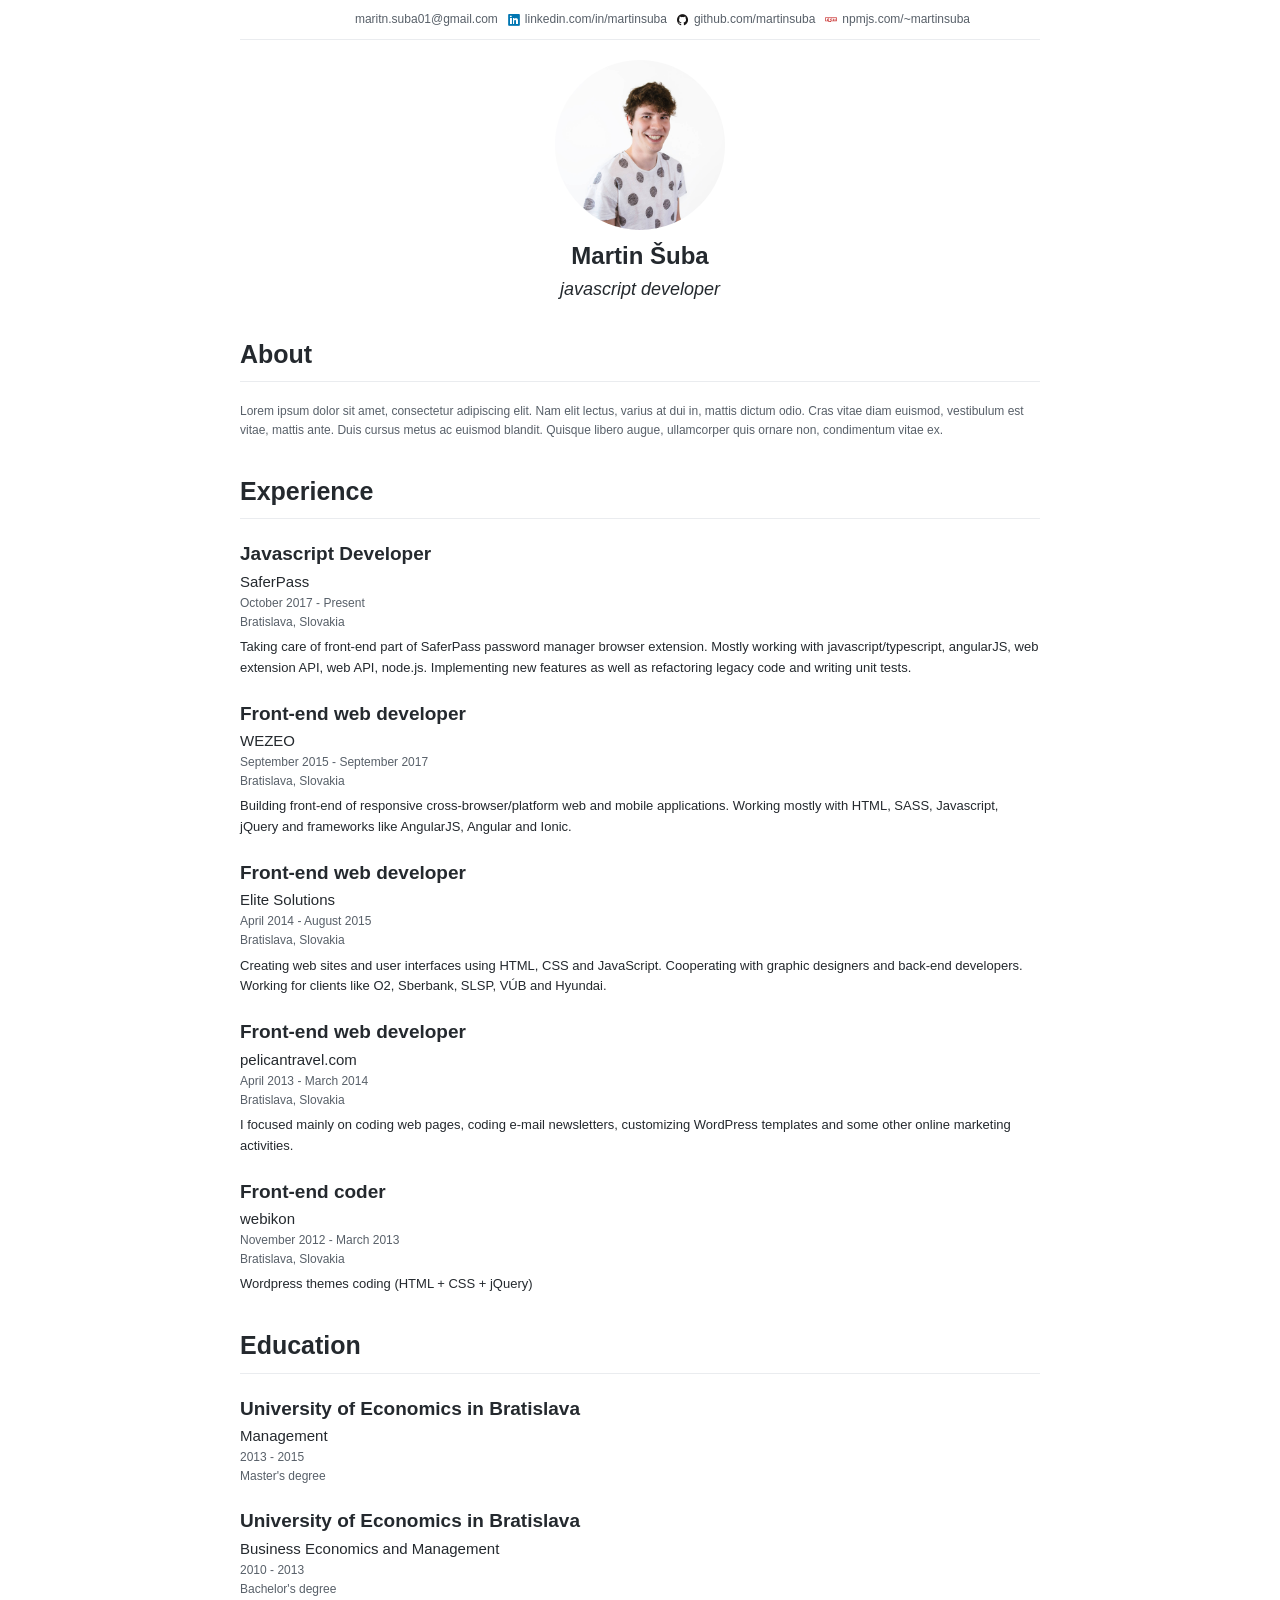
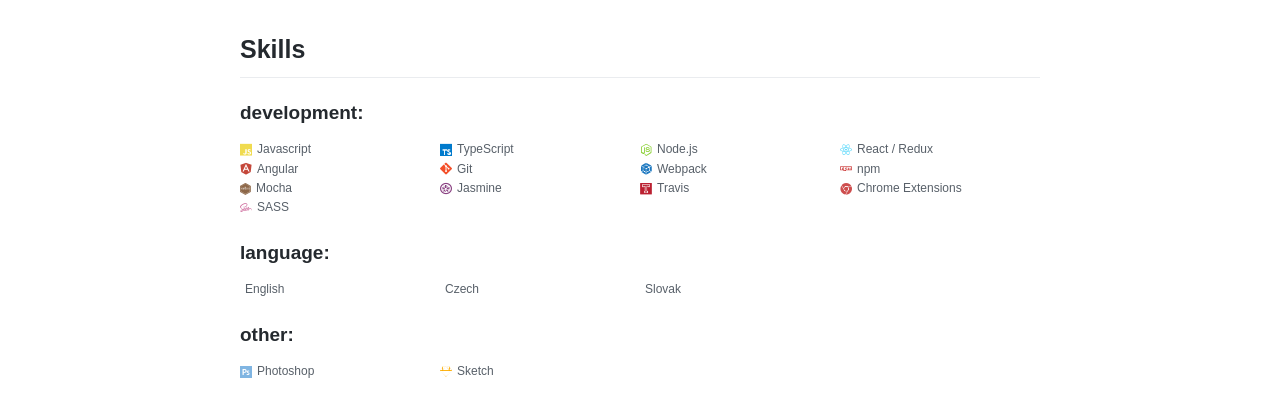
==== index.html @ a65c4b2e "Init" ====
<!DOCTYPE html><html lang="en"><head><meta charset="utf-8"><title>cv</title><meta name="viewport" content="width=device-width,initial-scale=1"><meta name="mobile-web-app-capable" content="yes"><meta name="apple-mobile-web-app-capable" content="yes"><link rel="manifest" href="/manifest.json"><style>.photo{display:inline-block;width:170px;height:170px;overflow:hidden;border-radius:50%}.photo img{width:100%}header h2{font-weight:400;font-style:italic;margin:0}.contact{margin:10px 0 20px;list-style:none;color:#586069;padding-bottom:10px;border-bottom:1px solid #eaecef}.contact li{display:inline-block;margin:0 5px}.contact li>*{vertical-align:middle}.about div{margin-top:20px}.skills ul{padding:0}.skills ul li{margin:0;padding:0;display:inline-block;width:25%}.skills ul li>*{vertical-align:middle}body,html{font:12px/1.21 -apple-system,BlinkMacSystemFont,Segoe UI,Helvetica,Arial,sans-serif,Apple Color Emoji,Segoe UI Emoji;font-weight:400;text-align:center;line-height:1.6}a,body,html{color:#586069}a{text-decoration:none}h1,h2,h3{font-weight:600;margin:0;color:#24292e}i[class^=devicon]{margin-right:5px}section{text-align:left;margin:30px 0}section a{color:#24292e}section h1{font-size:25px;padding-bottom:.3em;border-bottom:1px solid #eaecef}section h2{font-size:19px}section h3{font-size:15px;font-weight:500}.container{width:800px;margin:0 auto}.item{margin:20px 0}.item .description{color:#24292e;margin-top:5px;font-size:13px}[class^=devicon-]{font-family:devicon;speak:none;font-style:normal;font-weight:400;font-variant:normal;text-transform:none;line-height:1;-webkit-font-smoothing:antialiased;-moz-osx-font-smoothing:grayscale}.devicon-sketch-line:before{content:"\e94d"}.devicon-npm-original-wordmark:before{content:"\e952"}.devicon-linkedin-plain:before{content:"\e947"}.devicon-webpack-plain:before{content:"\e929"}.devicon-typescript-plain:before{content:"\e920"}.devicon-mocha-plain:before{content:"\e919"}.devicon-jasmine-plain:before{content:"\e91a"}.devicon-github-plain:before{content:"\e909"}.devicon-angularjs-plain:before{content:"\e61d"}.devicon-chrome-plain:before{content:"\e666"}.devicon-git-plain:before{content:"\e7a8"}.devicon-javascript-plain:before{content:"\e845"}.devicon-nodejs-plain:before{content:"\eb6a"}.devicon-photoshop-plain:before{content:"\eb6d"}.devicon-react-original:before{content:"\e601"}.devicon-sass-original:before{content:"\ebcb"}.devicon-travis-plain:before{content:"\ebcd"}.devicon-sketch-line.colored{color:#fdad00}.devicon-npm-original-wordmark.colored{color:#cb3837}.devicon-linkedin-plain.colored{color:#0076b2}.devicon-webpack-plain.colored{color:#1c78c0}.devicon-github-plain.colored{color:#181616}.devicon-angularjs-plain.colored{color:#c4473a}.devicon-chrome-plain.colored{color:#ce4e4e}.devicon-git-plain.colored{color:#f34f29}.devicon-jasmine-plain.colored{color:#8a4182}.devicon-javascript-plain.colored{color:#f0db4f}.devicon-mocha-plain.colored{color:#8d6748}.devicon-nodejs-plain.colored{color:#83cd29}.devicon-photoshop-plain.colored{color:#80b5e2}.devicon-react-original.colored{color:#61dafb}.devicon-sass-original.colored{color:#c69}.devicon-travis-plain.colored{color:#bb2031}.devicon-typescript-plain.colored{color:#007acc}</style><link href="/bundle.f0334.css" rel="preload" as="style"></head><body><div class="container"><header><ul class="contact"><li><i class="devicon-null colored"></i><a href="mailto:maritn.suba01@gmail.com" target="_blank">maritn.suba01@gmail.com</a></li><li><i class="devicon-linkedin-plain colored"></i><a href="https://linkedin.com/in/martinsuba" target="_blank">linkedin.com/in/martinsuba</a></li><li><i class="devicon-github-plain colored"></i><a href="https://github.com/martinsuba" target="_blank">github.com/martinsuba</a></li><li><i class="devicon-npm-original-wordmark colored"></i><a href="https://npmjs.com/~martinsuba" target="_blank">npmjs.com/~martinsuba</a></li></ul><div class="photo"><img src="/6a4fb73b2607c39f4966632fc3dfd135.jpg"></div><h1>Martin Šuba</h1><h2>javascript developer</h2></header><section class="about"><h1>About</h1><div>Lorem ipsum dolor sit amet, consectetur adipiscing elit. Nam elit lectus, varius at dui in, mattis dictum odio. Cras vitae diam euismod, vestibulum est vitae, mattis ante. Duis cursus metus ac euismod blandit. Quisque libero augue, ullamcorper quis ornare non, condimentum vitae ex.</div></section><section class="experience"><h1>Experience</h1><div class="item"><h2>Javascript Developer</h2><h3><a href="https://saferpass.net" target="_blank">SaferPass</a></h3><span>October 2017 - Present</span><div>Bratislava, Slovakia</div><div class="description">Taking care of front-end part of SaferPass password manager browser extension. Mostly working with javascript/typescript, angularJS, web extension API, web API, node.js. Implementing new features as well as refactoring legacy code and writing unit tests.</div></div><div class="item"><h2>Front-end web developer</h2><h3><a href="https://www.wezeo.com/" target="_blank">WEZEO</a></h3><span>September 2015 - September 2017</span><div>Bratislava, Slovakia</div><div class="description">Building front-end of responsive cross-browser/platform web and mobile applications. Working mostly with HTML, SASS, Javascript, jQuery and frameworks like AngularJS, Angular and Ionic.</div></div><div class="item"><h2>Front-end web developer</h2><h3><a href="https://www.elitesolutions.sk" target="_blank">Elite Solutions</a></h3><span>April 2014 - August 2015</span><div>Bratislava, Slovakia</div><div class="description">Creating web sites and user interfaces using HTML, CSS and JavaScript. Cooperating with graphic designers and back-end developers. Working for clients like O2, Sberbank, SLSP, VÚB and Hyundai.</div></div><div class="item"><h2>Front-end web developer</h2><h3><a href="https://www.pelikan.sk/sk" target="_blank">pelicantravel.com</a></h3><span>April 2013 - March 2014</span><div>Bratislava, Slovakia</div><div class="description">I focused mainly on coding web pages, coding e-mail newsletters, customizing WordPress templates and some other online marketing activities.</div></div><div class="item"><h2>Front-end coder</h2><h3><a href="https://webikon.sk/" target="_blank">webikon</a></h3><span>November 2012 - March 2013</span><div>Bratislava, Slovakia</div><div class="description">Wordpress themes coding (HTML + CSS + jQuery)</div></div></section><section class="education"><h1>Education</h1><div class="item"><h2>University of Economics in Bratislava</h2><h3>Management</h3><span>2013 - 2015</span><div>Master's degree</div></div><div class="item"><h2>University of Economics in Bratislava</h2><h3>Business Economics and Management</h3><span>2010 - 2013</span><div>Bachelor's degree</div></div></section><section class="skills"><h1>Skills</h1><div class="item"><h2>development:</h2><ul><li><i class="devicon-javascript-plain colored"></i><span>Javascript</span></li><li><i class="devicon-typescript-plain colored"></i><span>TypeScript</span></li><li><i class="devicon-nodejs-plain colored"></i><span>Node.js</span></li><li><i class="devicon-react-original colored"></i><span>React / Redux</span></li><li><i class="devicon-angularjs-plain colored"></i><span>Angular</span></li><li><i class="devicon-git-plain colored"></i><span>Git</span></li><li><i class="devicon-webpack-plain colored"></i><span>Webpack</span></li><li><i class="devicon-npm-original-wordmark colored"></i><span>npm</span></li><li><i class="devicon-mocha-plain colored"></i><span>Mocha</span></li><li><i class="devicon-jasmine-plain colored"></i><span>Jasmine</span></li><li><i class="devicon-travis-plain colored"></i><span>Travis</span></li><li><i class="devicon-chrome-plain colored"></i><span>Chrome Extensions</span></li><li><i class="devicon-sass-original colored"></i><span>SASS</span></li></ul></div><div class="item"><h2>language:</h2><ul><li><i class="devicon-null colored"></i><span>English</span></li><li><i class="devicon-null colored"></i><span>Czech</span></li><li><i class="devicon-null colored"></i><span>Slovak</span></li></ul></div><div class="item"><h2>other:</h2><ul><li><i class="devicon-photoshop-plain colored"></i><span>Photoshop</span></li><li><i class="devicon-sketch-line colored"></i><span>Sketch</span></li></ul></div></section></div><script type="__PREACT_CLI_DATA__">{"preRenderData":{"url":"/"}}</script><script nomodule="">!function(){var e=document,t=e.createElement("script");if(!("noModule"in t)&&"onbeforeload"in t){var n=!1;e.addEventListener("beforeload",function(e){if(e.target===t)n=!0;else if(!e.target.hasAttribute("nomodule")||!n)return;e.preventDefault()},!0),t.type="module",t.src=".",e.head.appendChild(t),t.remove()}}();</script><script crossorigin="anonymous" src="/bundle.2d855.esm.js" type="module"></script><script nomodule="" src="/polyfills.ea3a1.js"></script><script nomodule="" defer="defer" src="/bundle.e63c0.js"></script><link rel="stylesheet" href="/bundle.f0334.css"></body></html>
---- bundle.f0334.css ----
.photo{display:inline-block;width:170px;height:170px;overflow:hidden;border-radius:50%}.photo img{width:100%}header h2{font-weight:400;font-style:italic;margin:0}.contact{margin:10px 0 20px;list-style:none;color:#586069;padding-bottom:10px;border-bottom:1px solid #eaecef}.contact li{display:inline-block;margin:0 5px}.contact li>*{vertical-align:middle}.about div{margin-top:20px}.skills ul{padding:0}.skills ul li{margin:0;padding:0;display:inline-block;width:25%}.skills ul li>*{vertical-align:middle}body,html{font:12px/1.21 -apple-system,BlinkMacSystemFont,Segoe UI,Helvetica,Arial,sans-serif,Apple Color Emoji,Segoe UI Emoji;font-weight:400;text-align:center;line-height:1.6}a,body,html{color:#586069}a{text-decoration:none}h1,h2,h3,h4{font-weight:600;margin:0;color:#24292e}i[class^=devicon]{margin-right:5px}section{text-align:left;margin:30px 0}section a{color:#24292e}section h1{font-size:25px;padding-bottom:.3em;border-bottom:1px solid #eaecef}section h2{font-size:19px}section h3{font-size:15px;font-weight:500}.container{width:800px;margin:0 auto}.item{margin:20px 0}.item .description{color:#24292e;margin-top:5px;font-size:13px}@font-face{font-family:devicon;src:url(/681fa39a79c22f0035a0720e2b2bda3b.eot);src:url(/681fa39a79c22f0035a0720e2b2bda3b.eot?#iefix-hdf3wh) format("embedded-opentype"),url(/0f964a72f8fbdf9c8d4e0122b8effb40.woff) format("woff"),url(/29f80b00a7b4641183f96f08be374697.ttf) format("truetype"),url(/74e6e6c3dcfca56767adabe83a510f2e.svg#devicon) format("svg");font-weight:400;font-style:normal}[class*=" devicon-"],[class^=devicon-]{font-family:devicon;speak:none;font-style:normal;font-weight:400;font-variant:normal;text-transform:none;line-height:1;-webkit-font-smoothing:antialiased;-moz-osx-font-smoothing:grayscale}.devicon-sketch-line-wordmark:before{content:"\e94c"}.devicon-sketch-line:before{content:"\e94d"}.devicon-npm-original-wordmark:before{content:"\e952"}.devicon-ionic-original-wordmark:before{content:"\e953"}.devicon-ionic-original:before{content:"\e954"}.devicon-ember-original-wordmark:before{content:"\e955"}.devicon-electron-original-wordmark:before{content:"\e956"}.devicon-electron-original:before{content:"\e957"}.devicon-vagrant-plain-wordmark:before{content:"\e94e"}.devicon-vagrant-plain:before{content:"\e94f"}.devicon-yarn-plain-wordmark:before{content:"\e950"}.devicon-yarn-plain:before{content:"\e951"}.devicon-handlebars-plain-wordmark:before{content:"\e94a"}.devicon-handlebars-plain:before{content:"\e94b"}.devicon-couchdb-plain-wordmark:before{content:"\e948"}.devicon-couchdb-plain:before{content:"\e949"}.devicon-behance-plain-wordmark:before{content:"\e943"}.devicon-behance-plain:before{content:"\e945"}.devicon-linkedin-plain-wordmark:before{content:"\e946"}.devicon-linkedin-plain:before{content:"\e947"}.devicon-ceylon-plain-wordmark:before{content:"\e943"}.devicon-ceylon-plain:before{content:"\e944"}.devicon-elm-plain-wordmark:before{content:"\e941"}.devicon-elm-plain:before{content:"\e942"}.devicon-cakephp-plain-wordmark:before{content:"\e93f"}.devicon-cakephp-plain:before{content:"\e940"}.devicon-stylus-original:before{content:"\e93e"}.devicon-express-original-wordmark:before{content:"\e93c"}.devicon-express-original:before{content:"\e93d"}.devicon-devicon-plain-wordmark:before{content:"\e93a"}.devicon-devicon-plain:before{content:"\e93b"}.devicon-intellij-plain-wordmark:before{content:"\e932"}.devicon-intellij-plain:before{content:"\e933"}.devicon-pycharm-plain-wordmark:before{content:"\e934"}.devicon-pycharm-plain:before{content:"\e935"}.devicon-rubymine-plain-wordmark:before{content:"\e936"}.devicon-rubymine-plain:before{content:"\e937"}.devicon-webstorm-plain-wordmark:before{content:"\e938"}.devicon-webstorm-plain:before{content:"\e939"}.devicon-tomcat-line-wordmark:before{content:"\e92c"}.devicon-tomcat-line:before{content:"\e92d"}.devicon-vuejs-line-wordmark:before{content:"\e92e"}.devicon-vuejs-line:before{content:"\e92f"}.devicon-vuejs-plain-wordmark:before{content:"\e930"}.devicon-vuejs-plain:before{content:"\e931"}.devicon-swift-plain-wordmark:before{content:"\e92a"}.devicon-swift-plain:before{content:"\e92b"}.devicon-webpack-plain-wordmark:before{content:"\e928"}.devicon-webpack-plain:before{content:"\e929"}.devicon-visualstudio-plain-wordmark:before{content:"\e926"}.devicon-visualstudio-plain:before{content:"\e927"}.devicon-slack-plain-wordmark:before{content:"\e924"}.devicon-slack-plain:before{content:"\e925"}.devicon-facebook-original:before,.devicon-facebook-plain:before{content:"\e91c"}.devicon-typescript-original:before,.devicon-typescript-plain:before{content:"\e920"}.devicon-babel-original:before,.devicon-babel-plain:before{content:"\e921"}.devicon-mocha-plain:before{content:"\e919"}.devicon-jasmine-plain-wordmark:before{content:"\e91b"}.devicon-jasmine-plain:before{content:"\e91a"}.devicon-gatling-plain-wordmark:before{content:"\e918"}.devicon-gatling-plain:before{content:"\e917"}.devicon-ssh-original-wordmark:before,.devicon-ssh-plain-wordmark:before{content:"\e916"}.devicon-ssh-original:before,.devicon-ssh-plain:before{content:"\e915"}.devicon-sourcetree-original-wordmark:before,.devicon-sourcetree-plain-wordmark:before{content:"\e914"}.devicon-sourcetree-original:before,.devicon-sourcetree-plain:before{content:"\e913"}.devicon-phpstorm-plain-wordmark:before{content:"\e912"}.devicon-phpstorm-plain:before{content:"\e911"}.devicon-protractor-plain-wordmark:before{content:"\e901"}.devicon-protractor-plain:before{content:"\e900"}.devicon-gradle-plain-wordmark:before{content:"\e8f1"}.devicon-gradle-plain:before{content:"\e902"}.devicon-cucumber-plain-wordmark:before{content:"\e905"}.devicon-cucumber-plain:before{content:"\e904"}.devicon-jeet-plain-wordmark:before{content:"\e906"}.devicon-jeet-plain:before{content:"\e903"}.devicon-gitlab-plain-wordmark:before{content:"\e908"}.devicon-gitlab-plain:before{content:"\e907"}.devicon-github-original-wordmark:before,.devicon-github-plain-wordmark:before{content:"\e90a"}.devicon-github-original:before,.devicon-github-plain:before{content:"\e909"}.devicon-d3js-plain:before{content:"\e90c"}.devicon-confluence-original-wordmark:before,.devicon-confluence-plain-wordmark:before{content:"\e90e"}.devicon-confluence-original:before,.devicon-confluence-plain:before{content:"\e90d"}.devicon-bitbucket-original-wordmark:before,.devicon-bitbucket-plain-wordmark:before{content:"\e910"}.devicon-bitbucket-original:before,.devicon-bitbucket-plain:before{content:"\e90f"}.devicon-safari-line-wordmark:before{content:"\e632"}.devicon-safari-line:before{content:"\e63a"}.devicon-safari-plain-wordmark:before{content:"\e63b"}.devicon-safari-plain:before{content:"\e63c"}.devicon-jetbrains-line-wordmark:before,.devicon-jetbrains-line:before,.devicon-jetbrains-plain-wordmark:before,.devicon-jetbrains-plain:before{content:"\e63d"}.devicon-django-line-wordmark:before,.devicon-django-line:before{content:"\e63e"}.devicon-django-plain-wordmark:before,.devicon-django-plain:before{content:"\e63f"}.devicon-gimp-plain:before{content:"\e633"}.devicon-redhat-plain-wordmark:before{content:"\e62a"}.devicon-redhat-plain:before{content:"\e62b"}.devicon-cplusplus-line-wordmark:before,.devicon-cplusplus-line:before{content:"\e634"}.devicon-cplusplus-plain-wordmark:before,.devicon-cplusplus-plain:before{content:"\e635"}.devicon-csharp-line-wordmark:before,.devicon-csharp-line:before{content:"\e636"}.devicon-csharp-plain-wordmark:before,.devicon-csharp-plain:before{content:"\e637"}.devicon-c-line-wordmark:before,.devicon-c-line:before{content:"\e638"}.devicon-c-plain-wordmark:before,.devicon-c-plain:before{content:"\e639"}.devicon-nodewebkit-line-wordmark:before{content:"\e611"}.devicon-nodewebkit-line:before{content:"\e612"}.devicon-nodewebkit-plain-wordmark:before{content:"\e613"}.devicon-nodewebkit-plain:before{content:"\e614"}.devicon-nginx-original-wordmark:before,.devicon-nginx-original:before,.devicon-nginx-plain-wordmark:before,.devicon-nginx-plain:before{content:"\e615"}.devicon-erlang-plain-wordmark:before{content:"\e616"}.devicon-erlang-plain:before{content:"\e617"}.devicon-doctrine-line-wordmark:before{content:"\e618"}.devicon-doctrine-line:before{content:"\e619"}.devicon-doctrine-plain-wordmark:before{content:"\e61a"}.devicon-doctrine-plain:before{content:"\e625"}.devicon-apache-line-wordmark:before{content:"\e626"}.devicon-apache-line:before{content:"\e627"}.devicon-apache-plain-wordmark:before{content:"\e628"}.devicon-apache-plain:before{content:"\e629"}.devicon-go-line:before{content:"\e610"}.devicon-redis-plain-wordmark:before{content:"\e606"}.devicon-redis-plain:before{content:"\e607"}.devicon-meteor-plain-wordmark:before{content:"\e608"}.devicon-meteor-plain:before{content:"\e609"}.devicon-heroku-line-wordmark:before,.devicon-heroku-original-wordmark:before{content:"\e60a"}.devicon-heroku-line:before,.devicon-heroku-original:before{content:"\e60b"}.devicon-heroku-plain-wordmark:before{content:"\e60c"}.devicon-heroku-plain:before{content:"\e60f"}.devicon-go-plain:before{content:"\e61b"}.devicon-docker-plain-wordmark:before{content:"\e61e"}.devicon-docker-plain:before{content:"\e61f"}.devicon-amazonwebservices-original:before,.devicon-amazonwebservices-plain:before{content:"\e603"}.devicon-amazonwebservices-plain-wordmark:before{content:"\e604"}.devicon-android-plain-wordmark:before{content:"\e60d"}.devicon-android-plain:before{content:"\e60e"}.devicon-angularjs-plain-wordmark:before{content:"\e61c"}.devicon-angularjs-plain:before{content:"\e61d"}.devicon-appcelerator-original:before,.devicon-appcelerator-plain:before{content:"\e620"}.devicon-appcelerator-plain-wordmark:before{content:"\e621"}.devicon-apple-original:before,.devicon-apple-plain:before{content:"\e622"}.devicon-atom-original-wordmark:before,.devicon-atom-plain-wordmark:before{content:"\e623"}.devicon-atom-original:before,.devicon-atom-plain:before{content:"\e624"}.devicon-backbonejs-plain-wordmark:before{content:"\e62c"}.devicon-backbonejs-plain:before{content:"\e62d"}.devicon-bootstrap-plain-wordmark:before{content:"\e62e"}.devicon-bootstrap-plain:before{content:"\e62f"}.devicon-bower-line-wordmark:before{content:"\e630"}.devicon-bower-line:before{content:"\e631"}.devicon-bower-plain-wordmark:before{content:"\e64e"}.devicon-bower-plain:before{content:"\e64f"}.devicon-chrome-plain-wordmark:before{content:"\e665"}.devicon-chrome-plain:before{content:"\e666"}.devicon-codeigniter-plain-wordmark:before{content:"\e667"}.devicon-codeigniter-plain:before{content:"\e668"}.devicon-coffeescript-original-wordmark:before,.devicon-coffeescript-plain-wordmark:before{content:"\e669"}.devicon-coffeescript-original:before,.devicon-coffeescript-plain:before{content:"\e66a"}.devicon-css3-plain-wordmark:before{content:"\e678"}.devicon-css3-plain:before{content:"\e679"}.devicon-debian-plain-wordmark:before{content:"\e67e"}.devicon-debian-plain:before{content:"\e67f"}.devicon-dot-net-plain-wordmark:before{content:"\e6d3"}.devicon-dot-net-plain:before{content:"\e6d4"}.devicon-drupal-plain-wordmark:before{content:"\e6e2"}.devicon-drupal-plain:before{content:"\e6e3"}.devicon-firefox-plain-wordmark:before{content:"\e75d"}.devicon-firefox-plain:before{content:"\e75e"}.devicon-foundation-plain-wordmark:before{content:"\e7a2"}.devicon-foundation-plain:before{content:"\e7a3"}.devicon-git-plain-wordmark:before{content:"\e7a7"}.devicon-git-plain:before{content:"\e7a8"}.devicon-google-original-wordmark:before,.devicon-google-plain-wordmark:before{content:"\e91d"}.devicon-google-original:before,.devicon-google-plain:before{content:"\e91e"}.devicon-grunt-line-wordmark:before{content:"\e7a9"}.devicon-grunt-line:before{content:"\e7aa"}.devicon-grunt-plain-wordmark:before{content:"\e7ea"}.devicon-grunt-plain:before{content:"\e7eb"}.devicon-gulp-plain:before{content:"\e7ec"}.devicon-html5-plain-wordmark:before{content:"\e7f6"}.devicon-html5-plain:before{content:"\e7f7"}.devicon-ie10-original:before,.devicon-ie10-plain:before{content:"\e7f8"}.devicon-illustrator-line:before{content:"\e7f9"}.devicon-illustrator-plain:before{content:"\e7fa"}.devicon-inkscape-plain-wordmark:before{content:"\e834"}.devicon-inkscape-plain:before{content:"\e835"}.devicon-java-plain-wordmark:before{content:"\e841"}.devicon-java-plain:before{content:"\e842"}.devicon-javascript-plain:before{content:"\e845"}.devicon-jquery-plain-wordmark:before{content:"\e849"}.devicon-jquery-plain:before{content:"\e84a"}.devicon-krakenjs-plain-wordmark:before{content:"\e84f"}.devicon-krakenjs-plain:before{content:"\e850"}.devicon-laravel-plain-wordmark:before{content:"\e851"}.devicon-laravel-plain:before{content:"\e852"}.devicon-less-plain-wordmark:before{content:"\e853"}.devicon-linux-plain:before{content:"\eb1c"}.devicon-mongodb-plain-wordmark:before{content:"\eb43"}.devicon-mongodb-plain:before{content:"\eb44"}.devicon-moodle-plain-wordmark:before{content:"\eb5a"}.devicon-moodle-plain:before{content:"\eb5b"}.devicon-mysql-plain-wordmark:before{content:"\eb60"}.devicon-mysql-plain:before{content:"\eb61"}.devicon-nodejs-plain-wordmark:before{content:"\eb69"}.devicon-nodejs-plain:before{content:"\eb6a"}.devicon-oracle-original:before,.devicon-oracle-plain:before{content:"\eb6b"}.devicon-photoshop-line:before{content:"\eb6c"}.devicon-photoshop-plain:before{content:"\eb6d"}.devicon-php-plain:before{content:"\eb71"}.devicon-postgresql-plain-wordmark:before{content:"\eb7c"}.devicon-postgresql-plain:before{content:"\eb7d"}.devicon-python-plain-wordmark:before{content:"\eb88"}.devicon-python-plain:before{content:"\eb89"}.devicon-rails-plain-wordmark:before{content:"\eba2"}.devicon-rails-plain:before{content:"\eba3"}.devicon-react-original-wordmark:before,.devicon-react-plain-wordmark:before{content:"\e600"}.devicon-react-original:before,.devicon-react-plain:before{content:"\e601"}.devicon-ruby-plain-wordmark:before{content:"\ebc9"}.devicon-ruby-plain:before{content:"\ebca"}.devicon-sass-original:before,.devicon-sass-plain:before{content:"\ebcb"}.devicon-sequelize-original-wordmark:before,.devicon-sequelize-plain-wordmark:before{content:"\e922"}.devicon-sequelize-original:before,.devicon-sequelize-plain:before{content:"\e923"}.devicon-symfony-original-wordmark:before,.devicon-symfony-plain-wordmark:before{content:"\e602"}.devicon-symfony-original:before,.devicon-symfony-plain:before{content:"\e605"}.devicon-travis-plain-wordmark:before{content:"\ebcc"}.devicon-travis-plain:before{content:"\ebcd"}.devicon-trello-plain-wordmark:before{content:"\ebce"}.devicon-trello-plain:before{content:"\ebcf"}.devicon-twitter-original:before,.devicon-twitter-plain:before{content:"\e91f"}.devicon-ubuntu-plain-wordmark:before{content:"\ebd0"}.devicon-ubuntu-plain:before{content:"\ebd1"}.devicon-vim-plain:before{content:"\ebf3"}.devicon-windows8-original-wordmark:before,.devicon-windows8-plain-wordmark:before{content:"\ebf4"}.devicon-windows8-original:before,.devicon-windows8-plain:before{content:"\ebf5"}.devicon-wordpress-plain-wordmark:before{content:"\ebfd"}.devicon-wordpress-plain:before{content:"\ebfe"}.devicon-yii-plain-wordmark:before{content:"\ec01"}.devicon-yii-plain:before{content:"\ec02"}.devicon-zend-plain-wordmark:before{content:"\ec03"}.devicon-zend-plain:before{content:"\ec04"}.devicon-sketch-line-wordmark.colored,.devicon-sketch-line.colored{color:#fdad00}.devicon-npm-original-wordmark.colored{color:#cb3837}.devicon-ionic-original-wordmark.colored,.devicon-ionic-original.colored{color:#4e8ef7}.devicon-ember-original-wordmark.colored{color:#dd3f24}.devicon-electron-original-wordmark.colored,.devicon-electron-original.colored{color:#47848f}.devicon-vagrant-plain-wordmark.colored,.devicon-vagrant-plain.colored{color:#127eff}.devicon-yarn-plain-wordmark.colored,.devicon-yarn-plain.colored{color:#2c8ebb}.devicon-handlebars-plain-wordmark.colored,.devicon-handlebars-plain.colored{color:#000}.devicon-couchdb-plain-wordmark.colored,.devicon-couchdb-plain.colored{color:#e42528}.devicon-behance-plain-wordmark.colored,.devicon-behance-plain.colored{color:#0071e0}.devicon-linkedin-plain-wordmark.colored,.devicon-linkedin-plain.colored{color:#0076b2}.devicon-ceylon-plain-wordmark.colored,.devicon-ceylon-plain.colored{color:#ab710a}.devicon-elm-plain-wordmark.colored,.devicon-elm-plain.colored{color:#34495e}.devicon-cakephp-plain-wordmark.colored,.devicon-cakephp-plain.colored{color:#d43d44}.devicon-stylus-original.colored{color:#333}.devicon-express-original-wordmark.colored,.devicon-express-original.colored{color:#444}.devicon-devicon-plain-wordmark.colored,.devicon-devicon-plain.colored{color:#60be86}.devicon-intellij-plain-wordmark.colored,.devicon-intellij-plain.colored{color:#136ba2}.devicon-pycharm-plain-wordmark.colored,.devicon-pycharm-plain.colored{color:#4d8548}.devicon-rubymine-plain-wordmark.colored,.devicon-rubymine-plain.colored{color:#c12c4c}.devicon-webstorm-plain-wordmark.colored,.devicon-webstorm-plain.colored{color:#2788b5}.devicon-tomcat-line-wordmark.colored,.devicon-tomcat-line.colored{color:#d1a41a}.devicon-vuejs-line-wordmark.colored,.devicon-vuejs-line.colored,.devicon-vuejs-plain-wordmark.colored,.devicon-vuejs-plain.colored{color:#41b883}.devicon-swift-plain-wordmark.colored,.devicon-swift-plain.colored{color:#f05138}.devicon-webpack-plain-wordmark.colored,.devicon-webpack-plain.colored{color:#1c78c0}.devicon-visualstudio-plain-wordmark.colored,.devicon-visualstudio-plain.colored{color:#68217a}.devicon-slack-plain-wordmark.colored,.devicon-slack-plain.colored{color:#2d333a}.devicon-gatling-plain-wordmark.colored,.devicon-gatling-plain.colored{color:#e77500}.devicon-ssh-original-wordmark.colored,.devicon-ssh-original.colored,.devicon-ssh-plain-wordmark.colored,.devicon-ssh-plain.colored{color:#231f20}.devicon-sourcetree-original-wordmark.colored,.devicon-sourcetree-original.colored,.devicon-sourcetree-plain-wordmark.colored,.devicon-sourcetree-plain.colored{color:#205081}.devicon-phpstorm-plain-wordmark.colored,.devicon-phpstorm-plain.colored{color:#5058a6}.devicon-protractor-plain-wordmark.colored,.devicon-protractor-plain.colored{color:#b7111d}.devicon-cucumber-plain-wordmark.colored,.devicon-cucumber-plain.colored{color:#00a818}.devicon-gradle-plain-wordmark.colored,.devicon-gradle-plain.colored{color:#02303a}.devicon-jeet-plain-wordmark.colored,.devicon-jeet-plain.colored{color:#ff664a}.devicon-gitlab-plain-wordmark.colored,.devicon-gitlab-plain.colored{color:#e24329}.devicon-github-original-wordmark.colored,.devicon-github-original.colored,.devicon-github-plain-wordmark.colored,.devicon-github-plain.colored{color:#181616}.devicon-d3js-plain.colored{color:#f7974e}.devicon-bitbucket-original-wordmark.colored,.devicon-bitbucket-original.colored,.devicon-bitbucket-plain-wordmark.colored,.devicon-bitbucket-plain.colored,.devicon-confluence-original-wordmark.colored,.devicon-confluence-original.colored,.devicon-confluence-plain-wordmark.colored,.devicon-confluence-plain.colored{color:#205081}.devicon-amazonwebservices-original.colored,.devicon-amazonwebservices-plain-wordmark.colored,.devicon-amazonwebservices-plain.colored{color:#f7a80d}.devicon-android-plain-wordmark.colored,.devicon-android-plain.colored{color:#a4c439}.devicon-angularjs-plain-wordmark.colored,.devicon-angularjs-plain.colored{color:#c4473a}.devicon-apache-line-wordmark.colored,.devicon-apache-line.colored,.devicon-apache-plain-wordmark.colored,.devicon-apache-plain.colored{color:#303284}.devicon-appcelerator-original.colored,.devicon-appcelerator-plain-wordmark.colored,.devicon-appcelerator-plain.colored{color:#ac162c}.devicon-apple-original.colored,.devicon-apple-plain.colored{color:#000}.devicon-atom-original-wordmark.colored,.devicon-atom-original.colored,.devicon-atom-plain-wordmark.colored,.devicon-atom-plain.colored{color:#67595d}.devicon-babel-original.colored,.devicon-babel-plain.colored{color:#f9dc3e}.devicon-backbonejs-plain-wordmark.colored,.devicon-backbonejs-plain.colored{color:#002a41}.devicon-bootstrap-plain-wordmark.colored,.devicon-bootstrap-plain.colored{color:#59407f}.devicon-bower-line-wordmark.colored,.devicon-bower-line.colored,.devicon-bower-plain-wordmark.colored,.devicon-bower-plain.colored{color:#ef5734}.devicon-c-line-wordmark.colored,.devicon-c-line.colored,.devicon-c-plain-wordmark.colored,.devicon-c-plain.colored{color:#03599c}.devicon-chrome-plain-wordmark.colored,.devicon-chrome-plain.colored{color:#ce4e4e}.devicon-codeigniter-plain-wordmark.colored,.devicon-codeigniter-plain.colored{color:#ee4323}.devicon-coffeescript-original-wordmark.colored,.devicon-coffeescript-original.colored,.devicon-coffeescript-plain-wordmark.colored,.devicon-coffeescript-plain.colored{color:#28334c}.devicon-cplusplus-line-wordmark.colored,.devicon-cplusplus-line.colored,.devicon-cplusplus-plain-wordmark.colored,.devicon-cplusplus-plain.colored{color:#9c033a}.devicon-csharp-line-wordmark.colored,.devicon-csharp-line.colored,.devicon-csharp-plain-wordmark.colored,.devicon-csharp-plain.colored{color:#68217a}.devicon-css3-plain-wordmark.colored,.devicon-css3-plain.colored{color:#3d8fc6}.devicon-debian-plain-wordmark.colored,.devicon-debian-plain.colored{color:#a80030}.devicon-django-line-wordmark.colored,.devicon-django-line.colored,.devicon-django-plain-wordmark.colored,.devicon-django-plain.colored{color:#003a2b}.devicon-docker-plain-wordmark.colored,.devicon-docker-plain.colored{color:#019bc6}.devicon-doctrine-line-wordmark.colored,.devicon-doctrine-line.colored,.devicon-doctrine-plain-wordmark.colored,.devicon-doctrine-plain.colored{color:#f56d39}.devicon-dot-net-plain-wordmark.colored,.devicon-dot-net-plain.colored{color:#1384c8}.devicon-drupal-plain-wordmark.colored,.devicon-drupal-plain.colored{color:#0073ba}.devicon-erlang-plain-wordmark.colored,.devicon-erlang-plain.colored{color:#a90533}.devicon-facebook-original.colored,.devicon-facebook-plain.colored{color:#3d5a98}.devicon-firefox-plain-wordmark.colored,.devicon-firefox-plain.colored{color:#dd732a}.devicon-foundation-plain-wordmark.colored,.devicon-foundation-plain.colored{color:#008cba}.devicon-gimp-plain-wordmark.colored,.devicon-gimp-plain.colored{color:#716955}.devicon-git-plain-wordmark.colored,.devicon-git-plain.colored{color:#f34f29}.devicon-go-line.colored,.devicon-go-plain.colored{color:#000}.devicon-google-original-wordmark.colored,.devicon-google-original.colored,.devicon-google-plain-wordmark.colored,.devicon-google-plain.colored{color:#587dbd}.devicon-grunt-line-wordmark.colored,.devicon-grunt-line.colored,.devicon-grunt-plain-wordmark.colored,.devicon-grunt-plain.colored{color:#fcaa1a}.devicon-gulp-plain.colored{color:#eb4a4b}.devicon-heroku-line-wordmark.colored,.devicon-heroku-line.colored,.devicon-heroku-original-wordmark.colored,.devicon-heroku-original.colored,.devicon-heroku-plain-wordmark.colored,.devicon-heroku-plain.colored{color:#6762a6}.devicon-html5-plain-wordmark.colored,.devicon-html5-plain.colored{color:#e54d26}.devicon-ie10-original.colored,.devicon-ie10-plain.colored{color:#1ebbee}.devicon-illustrator-line.colored,.devicon-illustrator-plain.colored{color:#faa625}.devicon-inkscape-plain-wordmark.colored,.devicon-inkscape-plain.colored{color:#000}.devicon-java-plain-wordmark.colored,.devicon-java-plain.colored{color:#ea2d2e}.devicon-jasmine-plain-wordmark.colored,.devicon-jasmine-plain.colored{color:#8a4182}.devicon-javascript-plain.colored{color:#f0db4f}.devicon-jetbrains-line-wordmark.colored,.devicon-jetbrains-line.colored,.devicon-jetbrains-plain-wordmark.colored,.devicon-jetbrains-plain.colored{color:#f68b1f}.devicon-jquery-plain-wordmark.colored,.devicon-jquery-plain.colored{color:#0769ad}.devicon-krakenjs-plain-wordmark.colored,.devicon-krakenjs-plain.colored{color:#0081c2}.devicon-laravel-plain-wordmark.colored,.devicon-laravel-plain.colored{color:#fd4f31}.devicon-less-plain-wordmark.colored{color:#2a4d80}.devicon-linux-plain.colored{color:#000}.devicon-meteor-plain-wordmark.colored,.devicon-meteor-plain.colored{color:#df5052}.devicon-mocha-plain.colored{color:#8d6748}.devicon-mongodb-plain-wordmark.colored,.devicon-mongodb-plain.colored{color:#4faa41}.devicon-moodle-plain-wordmark.colored,.devicon-moodle-plain.colored{color:#f7931e}.devicon-mysql-plain-wordmark.colored,.devicon-mysql-plain.colored{color:#00618a}.devicon-nginx-original-wordmark.colored,.devicon-nginx-original.colored,.devicon-nginx-plain-wordmark.colored,.devicon-nginx-plain.colored{color:#090}.devicon-nodejs-plain-wordmark.colored,.devicon-nodejs-plain.colored{color:#83cd29}.devicon-nodewebkit-line-wordmark.colored,.devicon-nodewebkit-line.colored,.devicon-nodewebkit-plain-wordmark.colored,.devicon-nodewebkit-plain.colored{color:#3d3b47}.devicon-oracle-original.colored,.devicon-oracle-plain-wordmark.colored,.devicon-oracle-plain.colored{color:#ea1b22}.devicon-photoshop-line.colored,.devicon-photoshop-plain.colored{color:#80b5e2}.devicon-php-plain.colored{color:#6181b6}.devicon-postgresql-plain-wordmark.colored,.devicon-postgresql-plain.colored{color:#336791}.devicon-python-plain-wordmark.colored,.devicon-python-plain.colored{color:#ffd845}.devicon-rails-plain-wordmark.colored,.devicon-rails-plain.colored{color:#a62c46}.devicon-ruby-plain-wordmark.colored,.devicon-ruby-plain.colored{color:#d91404}.devicon-safari-line-wordmark.colored,.devicon-safari-line.colored,.devicon-safari-plain-wordmark.colored,.devicon-safari-plain.colored{color:#1b88ca}.devicon-react-original-wordmark.colored,.devicon-react-original.colored,.devicon-react-plain-wordmark.colored,.devicon-react-plain.colored{color:#61dafb}.devicon-redhat-original-wordmark.colored,.devicon-redhat-original.colored,.devicon-redhat-plain-wordmark.colored,.devicon-redhat-plain.colored{color:#e93442}.devicon-redis-plain-wordmark.colored,.devicon-redis-plain.colored{color:#d82c20}.devicon-sass-original.colored,.devicon-sass-plain-wordmark.colored,.devicon-sass-plain.colored{color:#c69}.devicon-sequelize-original-wordmark.colored,.devicon-sequelize-original.colored,.devicon-sequelize-plain-wordmark.colored,.devicon-sequelize-plain.colored{color:#3b4b72}.devicon-symfony-original-wordmark.colored,.devicon-symfony-original.colored,.devicon-symfony-plain-wordmark.colored,.devicon-symfony-plain.colored{color:#1a171b}.devicon-travis-plain-wordmark.colored,.devicon-travis-plain.colored{color:#bb2031}.devicon-trello-plain-wordmark.colored,.devicon-trello-plain.colored{color:#23719f}.devicon-twitter-original.colored,.devicon-twitter-plain.colored{color:#1da1f2}.devicon-typescript-original.colored,.devicon-typescript-plain.colored{color:#007acc}.devicon-ubuntu-plain-wordmark.colored,.devicon-ubuntu-plain.colored{color:#dd4814}.devicon-vim-plain.colored{color:#179a33}.devicon-windows8-original-wordmark.colored,.devicon-windows8-original.colored,.devicon-windows8-plain-wordmark.colored,.devicon-windows8-plain.colored{color:#00adef}.devicon-wordpress-plain-wordmark.colored,.devicon-wordpress-plain.colored{color:#494949}.devicon-yii-plain-wordmark.colored,.devicon-yii-plain.colored{color:#0073bb}.devicon-zend-plain-wordmark.colored,.devicon-zend-plain.colored{color:#68b604}
---- bundle.f0334.css ----
.photo{display:inline-block;width:170px;height:170px;overflow:hidden;border-radius:50%}.photo img{width:100%}header h2{font-weight:400;font-style:italic;margin:0}.contact{margin:10px 0 20px;list-style:none;color:#586069;padding-bottom:10px;border-bottom:1px solid #eaecef}.contact li{display:inline-block;margin:0 5px}.contact li>*{vertical-align:middle}.about div{margin-top:20px}.skills ul{padding:0}.skills ul li{margin:0;padding:0;display:inline-block;width:25%}.skills ul li>*{vertical-align:middle}body,html{font:12px/1.21 -apple-system,BlinkMacSystemFont,Segoe UI,Helvetica,Arial,sans-serif,Apple Color Emoji,Segoe UI Emoji;font-weight:400;text-align:center;line-height:1.6}a,body,html{color:#586069}a{text-decoration:none}h1,h2,h3,h4{font-weight:600;margin:0;color:#24292e}i[class^=devicon]{margin-right:5px}section{text-align:left;margin:30px 0}section a{color:#24292e}section h1{font-size:25px;padding-bottom:.3em;border-bottom:1px solid #eaecef}section h2{font-size:19px}section h3{font-size:15px;font-weight:500}.container{width:800px;margin:0 auto}.item{margin:20px 0}.item .description{color:#24292e;margin-top:5px;font-size:13px}@font-face{font-family:devicon;src:url(/681fa39a79c22f0035a0720e2b2bda3b.eot);src:url(/681fa39a79c22f0035a0720e2b2bda3b.eot?#iefix-hdf3wh) format("embedded-opentype"),url(/0f964a72f8fbdf9c8d4e0122b8effb40.woff) format("woff"),url(/29f80b00a7b4641183f96f08be374697.ttf) format("truetype"),url(/74e6e6c3dcfca56767adabe83a510f2e.svg#devicon) format("svg");font-weight:400;font-style:normal}[class*=" devicon-"],[class^=devicon-]{font-family:devicon;speak:none;font-style:normal;font-weight:400;font-variant:normal;text-transform:none;line-height:1;-webkit-font-smoothing:antialiased;-moz-osx-font-smoothing:grayscale}.devicon-sketch-line-wordmark:before{content:"\e94c"}.devicon-sketch-line:before{content:"\e94d"}.devicon-npm-original-wordmark:before{content:"\e952"}.devicon-ionic-original-wordmark:before{content:"\e953"}.devicon-ionic-original:before{content:"\e954"}.devicon-ember-original-wordmark:before{content:"\e955"}.devicon-electron-original-wordmark:before{content:"\e956"}.devicon-electron-original:before{content:"\e957"}.devicon-vagrant-plain-wordmark:before{content:"\e94e"}.devicon-vagrant-plain:before{content:"\e94f"}.devicon-yarn-plain-wordmark:before{content:"\e950"}.devicon-yarn-plain:before{content:"\e951"}.devicon-handlebars-plain-wordmark:before{content:"\e94a"}.devicon-handlebars-plain:before{content:"\e94b"}.devicon-couchdb-plain-wordmark:before{content:"\e948"}.devicon-couchdb-plain:before{content:"\e949"}.devicon-behance-plain-wordmark:before{content:"\e943"}.devicon-behance-plain:before{content:"\e945"}.devicon-linkedin-plain-wordmark:before{content:"\e946"}.devicon-linkedin-plain:before{content:"\e947"}.devicon-ceylon-plain-wordmark:before{content:"\e943"}.devicon-ceylon-plain:before{content:"\e944"}.devicon-elm-plain-wordmark:before{content:"\e941"}.devicon-elm-plain:before{content:"\e942"}.devicon-cakephp-plain-wordmark:before{content:"\e93f"}.devicon-cakephp-plain:before{content:"\e940"}.devicon-stylus-original:before{content:"\e93e"}.devicon-express-original-wordmark:before{content:"\e93c"}.devicon-express-original:before{content:"\e93d"}.devicon-devicon-plain-wordmark:before{content:"\e93a"}.devicon-devicon-plain:before{content:"\e93b"}.devicon-intellij-plain-wordmark:before{content:"\e932"}.devicon-intellij-plain:before{content:"\e933"}.devicon-pycharm-plain-wordmark:before{content:"\e934"}.devicon-pycharm-plain:before{content:"\e935"}.devicon-rubymine-plain-wordmark:before{content:"\e936"}.devicon-rubymine-plain:before{content:"\e937"}.devicon-webstorm-plain-wordmark:before{content:"\e938"}.devicon-webstorm-plain:before{content:"\e939"}.devicon-tomcat-line-wordmark:before{content:"\e92c"}.devicon-tomcat-line:before{content:"\e92d"}.devicon-vuejs-line-wordmark:before{content:"\e92e"}.devicon-vuejs-line:before{content:"\e92f"}.devicon-vuejs-plain-wordmark:before{content:"\e930"}.devicon-vuejs-plain:before{content:"\e931"}.devicon-swift-plain-wordmark:before{content:"\e92a"}.devicon-swift-plain:before{content:"\e92b"}.devicon-webpack-plain-wordmark:before{content:"\e928"}.devicon-webpack-plain:before{content:"\e929"}.devicon-visualstudio-plain-wordmark:before{content:"\e926"}.devicon-visualstudio-plain:before{content:"\e927"}.devicon-slack-plain-wordmark:before{content:"\e924"}.devicon-slack-plain:before{content:"\e925"}.devicon-facebook-original:before,.devicon-facebook-plain:before{content:"\e91c"}.devicon-typescript-original:before,.devicon-typescript-plain:before{content:"\e920"}.devicon-babel-original:before,.devicon-babel-plain:before{content:"\e921"}.devicon-mocha-plain:before{content:"\e919"}.devicon-jasmine-plain-wordmark:before{content:"\e91b"}.devicon-jasmine-plain:before{content:"\e91a"}.devicon-gatling-plain-wordmark:before{content:"\e918"}.devicon-gatling-plain:before{content:"\e917"}.devicon-ssh-original-wordmark:before,.devicon-ssh-plain-wordmark:before{content:"\e916"}.devicon-ssh-original:before,.devicon-ssh-plain:before{content:"\e915"}.devicon-sourcetree-original-wordmark:before,.devicon-sourcetree-plain-wordmark:before{content:"\e914"}.devicon-sourcetree-original:before,.devicon-sourcetree-plain:before{content:"\e913"}.devicon-phpstorm-plain-wordmark:before{content:"\e912"}.devicon-phpstorm-plain:before{content:"\e911"}.devicon-protractor-plain-wordmark:before{content:"\e901"}.devicon-protractor-plain:before{content:"\e900"}.devicon-gradle-plain-wordmark:before{content:"\e8f1"}.devicon-gradle-plain:before{content:"\e902"}.devicon-cucumber-plain-wordmark:before{content:"\e905"}.devicon-cucumber-plain:before{content:"\e904"}.devicon-jeet-plain-wordmark:before{content:"\e906"}.devicon-jeet-plain:before{content:"\e903"}.devicon-gitlab-plain-wordmark:before{content:"\e908"}.devicon-gitlab-plain:before{content:"\e907"}.devicon-github-original-wordmark:before,.devicon-github-plain-wordmark:before{content:"\e90a"}.devicon-github-original:before,.devicon-github-plain:before{content:"\e909"}.devicon-d3js-plain:before{content:"\e90c"}.devicon-confluence-original-wordmark:before,.devicon-confluence-plain-wordmark:before{content:"\e90e"}.devicon-confluence-original:before,.devicon-confluence-plain:before{content:"\e90d"}.devicon-bitbucket-original-wordmark:before,.devicon-bitbucket-plain-wordmark:before{content:"\e910"}.devicon-bitbucket-original:before,.devicon-bitbucket-plain:before{content:"\e90f"}.devicon-safari-line-wordmark:before{content:"\e632"}.devicon-safari-line:before{content:"\e63a"}.devicon-safari-plain-wordmark:before{content:"\e63b"}.devicon-safari-plain:before{content:"\e63c"}.devicon-jetbrains-line-wordmark:before,.devicon-jetbrains-line:before,.devicon-jetbrains-plain-wordmark:before,.devicon-jetbrains-plain:before{content:"\e63d"}.devicon-django-line-wordmark:before,.devicon-django-line:before{content:"\e63e"}.devicon-django-plain-wordmark:before,.devicon-django-plain:before{content:"\e63f"}.devicon-gimp-plain:before{content:"\e633"}.devicon-redhat-plain-wordmark:before{content:"\e62a"}.devicon-redhat-plain:before{content:"\e62b"}.devicon-cplusplus-line-wordmark:before,.devicon-cplusplus-line:before{content:"\e634"}.devicon-cplusplus-plain-wordmark:before,.devicon-cplusplus-plain:before{content:"\e635"}.devicon-csharp-line-wordmark:before,.devicon-csharp-line:before{content:"\e636"}.devicon-csharp-plain-wordmark:before,.devicon-csharp-plain:before{content:"\e637"}.devicon-c-line-wordmark:before,.devicon-c-line:before{content:"\e638"}.devicon-c-plain-wordmark:before,.devicon-c-plain:before{content:"\e639"}.devicon-nodewebkit-line-wordmark:before{content:"\e611"}.devicon-nodewebkit-line:before{content:"\e612"}.devicon-nodewebkit-plain-wordmark:before{content:"\e613"}.devicon-nodewebkit-plain:before{content:"\e614"}.devicon-nginx-original-wordmark:before,.devicon-nginx-original:before,.devicon-nginx-plain-wordmark:before,.devicon-nginx-plain:before{content:"\e615"}.devicon-erlang-plain-wordmark:before{content:"\e616"}.devicon-erlang-plain:before{content:"\e617"}.devicon-doctrine-line-wordmark:before{content:"\e618"}.devicon-doctrine-line:before{content:"\e619"}.devicon-doctrine-plain-wordmark:before{content:"\e61a"}.devicon-doctrine-plain:before{content:"\e625"}.devicon-apache-line-wordmark:before{content:"\e626"}.devicon-apache-line:before{content:"\e627"}.devicon-apache-plain-wordmark:before{content:"\e628"}.devicon-apache-plain:before{content:"\e629"}.devicon-go-line:before{content:"\e610"}.devicon-redis-plain-wordmark:before{content:"\e606"}.devicon-redis-plain:before{content:"\e607"}.devicon-meteor-plain-wordmark:before{content:"\e608"}.devicon-meteor-plain:before{content:"\e609"}.devicon-heroku-line-wordmark:before,.devicon-heroku-original-wordmark:before{content:"\e60a"}.devicon-heroku-line:before,.devicon-heroku-original:before{content:"\e60b"}.devicon-heroku-plain-wordmark:before{content:"\e60c"}.devicon-heroku-plain:before{content:"\e60f"}.devicon-go-plain:before{content:"\e61b"}.devicon-docker-plain-wordmark:before{content:"\e61e"}.devicon-docker-plain:before{content:"\e61f"}.devicon-amazonwebservices-original:before,.devicon-amazonwebservices-plain:before{content:"\e603"}.devicon-amazonwebservices-plain-wordmark:before{content:"\e604"}.devicon-android-plain-wordmark:before{content:"\e60d"}.devicon-android-plain:before{content:"\e60e"}.devicon-angularjs-plain-wordmark:before{content:"\e61c"}.devicon-angularjs-plain:before{content:"\e61d"}.devicon-appcelerator-original:before,.devicon-appcelerator-plain:before{content:"\e620"}.devicon-appcelerator-plain-wordmark:before{content:"\e621"}.devicon-apple-original:before,.devicon-apple-plain:before{content:"\e622"}.devicon-atom-original-wordmark:before,.devicon-atom-plain-wordmark:before{content:"\e623"}.devicon-atom-original:before,.devicon-atom-plain:before{content:"\e624"}.devicon-backbonejs-plain-wordmark:before{content:"\e62c"}.devicon-backbonejs-plain:before{content:"\e62d"}.devicon-bootstrap-plain-wordmark:before{content:"\e62e"}.devicon-bootstrap-plain:before{content:"\e62f"}.devicon-bower-line-wordmark:before{content:"\e630"}.devicon-bower-line:before{content:"\e631"}.devicon-bower-plain-wordmark:before{content:"\e64e"}.devicon-bower-plain:before{content:"\e64f"}.devicon-chrome-plain-wordmark:before{content:"\e665"}.devicon-chrome-plain:before{content:"\e666"}.devicon-codeigniter-plain-wordmark:before{content:"\e667"}.devicon-codeigniter-plain:before{content:"\e668"}.devicon-coffeescript-original-wordmark:before,.devicon-coffeescript-plain-wordmark:before{content:"\e669"}.devicon-coffeescript-original:before,.devicon-coffeescript-plain:before{content:"\e66a"}.devicon-css3-plain-wordmark:before{content:"\e678"}.devicon-css3-plain:before{content:"\e679"}.devicon-debian-plain-wordmark:before{content:"\e67e"}.devicon-debian-plain:before{content:"\e67f"}.devicon-dot-net-plain-wordmark:before{content:"\e6d3"}.devicon-dot-net-plain:before{content:"\e6d4"}.devicon-drupal-plain-wordmark:before{content:"\e6e2"}.devicon-drupal-plain:before{content:"\e6e3"}.devicon-firefox-plain-wordmark:before{content:"\e75d"}.devicon-firefox-plain:before{content:"\e75e"}.devicon-foundation-plain-wordmark:before{content:"\e7a2"}.devicon-foundation-plain:before{content:"\e7a3"}.devicon-git-plain-wordmark:before{content:"\e7a7"}.devicon-git-plain:before{content:"\e7a8"}.devicon-google-original-wordmark:before,.devicon-google-plain-wordmark:before{content:"\e91d"}.devicon-google-original:before,.devicon-google-plain:before{content:"\e91e"}.devicon-grunt-line-wordmark:before{content:"\e7a9"}.devicon-grunt-line:before{content:"\e7aa"}.devicon-grunt-plain-wordmark:before{content:"\e7ea"}.devicon-grunt-plain:before{content:"\e7eb"}.devicon-gulp-plain:before{content:"\e7ec"}.devicon-html5-plain-wordmark:before{content:"\e7f6"}.devicon-html5-plain:before{content:"\e7f7"}.devicon-ie10-original:before,.devicon-ie10-plain:before{content:"\e7f8"}.devicon-illustrator-line:before{content:"\e7f9"}.devicon-illustrator-plain:before{content:"\e7fa"}.devicon-inkscape-plain-wordmark:before{content:"\e834"}.devicon-inkscape-plain:before{content:"\e835"}.devicon-java-plain-wordmark:before{content:"\e841"}.devicon-java-plain:before{content:"\e842"}.devicon-javascript-plain:before{content:"\e845"}.devicon-jquery-plain-wordmark:before{content:"\e849"}.devicon-jquery-plain:before{content:"\e84a"}.devicon-krakenjs-plain-wordmark:before{content:"\e84f"}.devicon-krakenjs-plain:before{content:"\e850"}.devicon-laravel-plain-wordmark:before{content:"\e851"}.devicon-laravel-plain:before{content:"\e852"}.devicon-less-plain-wordmark:before{content:"\e853"}.devicon-linux-plain:before{content:"\eb1c"}.devicon-mongodb-plain-wordmark:before{content:"\eb43"}.devicon-mongodb-plain:before{content:"\eb44"}.devicon-moodle-plain-wordmark:before{content:"\eb5a"}.devicon-moodle-plain:before{content:"\eb5b"}.devicon-mysql-plain-wordmark:before{content:"\eb60"}.devicon-mysql-plain:before{content:"\eb61"}.devicon-nodejs-plain-wordmark:before{content:"\eb69"}.devicon-nodejs-plain:before{content:"\eb6a"}.devicon-oracle-original:before,.devicon-oracle-plain:before{content:"\eb6b"}.devicon-photoshop-line:before{content:"\eb6c"}.devicon-photoshop-plain:before{content:"\eb6d"}.devicon-php-plain:before{content:"\eb71"}.devicon-postgresql-plain-wordmark:before{content:"\eb7c"}.devicon-postgresql-plain:before{content:"\eb7d"}.devicon-python-plain-wordmark:before{content:"\eb88"}.devicon-python-plain:before{content:"\eb89"}.devicon-rails-plain-wordmark:before{content:"\eba2"}.devicon-rails-plain:before{content:"\eba3"}.devicon-react-original-wordmark:before,.devicon-react-plain-wordmark:before{content:"\e600"}.devicon-react-original:before,.devicon-react-plain:before{content:"\e601"}.devicon-ruby-plain-wordmark:before{content:"\ebc9"}.devicon-ruby-plain:before{content:"\ebca"}.devicon-sass-original:before,.devicon-sass-plain:before{content:"\ebcb"}.devicon-sequelize-original-wordmark:before,.devicon-sequelize-plain-wordmark:before{content:"\e922"}.devicon-sequelize-original:before,.devicon-sequelize-plain:before{content:"\e923"}.devicon-symfony-original-wordmark:before,.devicon-symfony-plain-wordmark:before{content:"\e602"}.devicon-symfony-original:before,.devicon-symfony-plain:before{content:"\e605"}.devicon-travis-plain-wordmark:before{content:"\ebcc"}.devicon-travis-plain:before{content:"\ebcd"}.devicon-trello-plain-wordmark:before{content:"\ebce"}.devicon-trello-plain:before{content:"\ebcf"}.devicon-twitter-original:before,.devicon-twitter-plain:before{content:"\e91f"}.devicon-ubuntu-plain-wordmark:before{content:"\ebd0"}.devicon-ubuntu-plain:before{content:"\ebd1"}.devicon-vim-plain:before{content:"\ebf3"}.devicon-windows8-original-wordmark:before,.devicon-windows8-plain-wordmark:before{content:"\ebf4"}.devicon-windows8-original:before,.devicon-windows8-plain:before{content:"\ebf5"}.devicon-wordpress-plain-wordmark:before{content:"\ebfd"}.devicon-wordpress-plain:before{content:"\ebfe"}.devicon-yii-plain-wordmark:before{content:"\ec01"}.devicon-yii-plain:before{content:"\ec02"}.devicon-zend-plain-wordmark:before{content:"\ec03"}.devicon-zend-plain:before{content:"\ec04"}.devicon-sketch-line-wordmark.colored,.devicon-sketch-line.colored{color:#fdad00}.devicon-npm-original-wordmark.colored{color:#cb3837}.devicon-ionic-original-wordmark.colored,.devicon-ionic-original.colored{color:#4e8ef7}.devicon-ember-original-wordmark.colored{color:#dd3f24}.devicon-electron-original-wordmark.colored,.devicon-electron-original.colored{color:#47848f}.devicon-vagrant-plain-wordmark.colored,.devicon-vagrant-plain.colored{color:#127eff}.devicon-yarn-plain-wordmark.colored,.devicon-yarn-plain.colored{color:#2c8ebb}.devicon-handlebars-plain-wordmark.colored,.devicon-handlebars-plain.colored{color:#000}.devicon-couchdb-plain-wordmark.colored,.devicon-couchdb-plain.colored{color:#e42528}.devicon-behance-plain-wordmark.colored,.devicon-behance-plain.colored{color:#0071e0}.devicon-linkedin-plain-wordmark.colored,.devicon-linkedin-plain.colored{color:#0076b2}.devicon-ceylon-plain-wordmark.colored,.devicon-ceylon-plain.colored{color:#ab710a}.devicon-elm-plain-wordmark.colored,.devicon-elm-plain.colored{color:#34495e}.devicon-cakephp-plain-wordmark.colored,.devicon-cakephp-plain.colored{color:#d43d44}.devicon-stylus-original.colored{color:#333}.devicon-express-original-wordmark.colored,.devicon-express-original.colored{color:#444}.devicon-devicon-plain-wordmark.colored,.devicon-devicon-plain.colored{color:#60be86}.devicon-intellij-plain-wordmark.colored,.devicon-intellij-plain.colored{color:#136ba2}.devicon-pycharm-plain-wordmark.colored,.devicon-pycharm-plain.colored{color:#4d8548}.devicon-rubymine-plain-wordmark.colored,.devicon-rubymine-plain.colored{color:#c12c4c}.devicon-webstorm-plain-wordmark.colored,.devicon-webstorm-plain.colored{color:#2788b5}.devicon-tomcat-line-wordmark.colored,.devicon-tomcat-line.colored{color:#d1a41a}.devicon-vuejs-line-wordmark.colored,.devicon-vuejs-line.colored,.devicon-vuejs-plain-wordmark.colored,.devicon-vuejs-plain.colored{color:#41b883}.devicon-swift-plain-wordmark.colored,.devicon-swift-plain.colored{color:#f05138}.devicon-webpack-plain-wordmark.colored,.devicon-webpack-plain.colored{color:#1c78c0}.devicon-visualstudio-plain-wordmark.colored,.devicon-visualstudio-plain.colored{color:#68217a}.devicon-slack-plain-wordmark.colored,.devicon-slack-plain.colored{color:#2d333a}.devicon-gatling-plain-wordmark.colored,.devicon-gatling-plain.colored{color:#e77500}.devicon-ssh-original-wordmark.colored,.devicon-ssh-original.colored,.devicon-ssh-plain-wordmark.colored,.devicon-ssh-plain.colored{color:#231f20}.devicon-sourcetree-original-wordmark.colored,.devicon-sourcetree-original.colored,.devicon-sourcetree-plain-wordmark.colored,.devicon-sourcetree-plain.colored{color:#205081}.devicon-phpstorm-plain-wordmark.colored,.devicon-phpstorm-plain.colored{color:#5058a6}.devicon-protractor-plain-wordmark.colored,.devicon-protractor-plain.colored{color:#b7111d}.devicon-cucumber-plain-wordmark.colored,.devicon-cucumber-plain.colored{color:#00a818}.devicon-gradle-plain-wordmark.colored,.devicon-gradle-plain.colored{color:#02303a}.devicon-jeet-plain-wordmark.colored,.devicon-jeet-plain.colored{color:#ff664a}.devicon-gitlab-plain-wordmark.colored,.devicon-gitlab-plain.colored{color:#e24329}.devicon-github-original-wordmark.colored,.devicon-github-original.colored,.devicon-github-plain-wordmark.colored,.devicon-github-plain.colored{color:#181616}.devicon-d3js-plain.colored{color:#f7974e}.devicon-bitbucket-original-wordmark.colored,.devicon-bitbucket-original.colored,.devicon-bitbucket-plain-wordmark.colored,.devicon-bitbucket-plain.colored,.devicon-confluence-original-wordmark.colored,.devicon-confluence-original.colored,.devicon-confluence-plain-wordmark.colored,.devicon-confluence-plain.colored{color:#205081}.devicon-amazonwebservices-original.colored,.devicon-amazonwebservices-plain-wordmark.colored,.devicon-amazonwebservices-plain.colored{color:#f7a80d}.devicon-android-plain-wordmark.colored,.devicon-android-plain.colored{color:#a4c439}.devicon-angularjs-plain-wordmark.colored,.devicon-angularjs-plain.colored{color:#c4473a}.devicon-apache-line-wordmark.colored,.devicon-apache-line.colored,.devicon-apache-plain-wordmark.colored,.devicon-apache-plain.colored{color:#303284}.devicon-appcelerator-original.colored,.devicon-appcelerator-plain-wordmark.colored,.devicon-appcelerator-plain.colored{color:#ac162c}.devicon-apple-original.colored,.devicon-apple-plain.colored{color:#000}.devicon-atom-original-wordmark.colored,.devicon-atom-original.colored,.devicon-atom-plain-wordmark.colored,.devicon-atom-plain.colored{color:#67595d}.devicon-babel-original.colored,.devicon-babel-plain.colored{color:#f9dc3e}.devicon-backbonejs-plain-wordmark.colored,.devicon-backbonejs-plain.colored{color:#002a41}.devicon-bootstrap-plain-wordmark.colored,.devicon-bootstrap-plain.colored{color:#59407f}.devicon-bower-line-wordmark.colored,.devicon-bower-line.colored,.devicon-bower-plain-wordmark.colored,.devicon-bower-plain.colored{color:#ef5734}.devicon-c-line-wordmark.colored,.devicon-c-line.colored,.devicon-c-plain-wordmark.colored,.devicon-c-plain.colored{color:#03599c}.devicon-chrome-plain-wordmark.colored,.devicon-chrome-plain.colored{color:#ce4e4e}.devicon-codeigniter-plain-wordmark.colored,.devicon-codeigniter-plain.colored{color:#ee4323}.devicon-coffeescript-original-wordmark.colored,.devicon-coffeescript-original.colored,.devicon-coffeescript-plain-wordmark.colored,.devicon-coffeescript-plain.colored{color:#28334c}.devicon-cplusplus-line-wordmark.colored,.devicon-cplusplus-line.colored,.devicon-cplusplus-plain-wordmark.colored,.devicon-cplusplus-plain.colored{color:#9c033a}.devicon-csharp-line-wordmark.colored,.devicon-csharp-line.colored,.devicon-csharp-plain-wordmark.colored,.devicon-csharp-plain.colored{color:#68217a}.devicon-css3-plain-wordmark.colored,.devicon-css3-plain.colored{color:#3d8fc6}.devicon-debian-plain-wordmark.colored,.devicon-debian-plain.colored{color:#a80030}.devicon-django-line-wordmark.colored,.devicon-django-line.colored,.devicon-django-plain-wordmark.colored,.devicon-django-plain.colored{color:#003a2b}.devicon-docker-plain-wordmark.colored,.devicon-docker-plain.colored{color:#019bc6}.devicon-doctrine-line-wordmark.colored,.devicon-doctrine-line.colored,.devicon-doctrine-plain-wordmark.colored,.devicon-doctrine-plain.colored{color:#f56d39}.devicon-dot-net-plain-wordmark.colored,.devicon-dot-net-plain.colored{color:#1384c8}.devicon-drupal-plain-wordmark.colored,.devicon-drupal-plain.colored{color:#0073ba}.devicon-erlang-plain-wordmark.colored,.devicon-erlang-plain.colored{color:#a90533}.devicon-facebook-original.colored,.devicon-facebook-plain.colored{color:#3d5a98}.devicon-firefox-plain-wordmark.colored,.devicon-firefox-plain.colored{color:#dd732a}.devicon-foundation-plain-wordmark.colored,.devicon-foundation-plain.colored{color:#008cba}.devicon-gimp-plain-wordmark.colored,.devicon-gimp-plain.colored{color:#716955}.devicon-git-plain-wordmark.colored,.devicon-git-plain.colored{color:#f34f29}.devicon-go-line.colored,.devicon-go-plain.colored{color:#000}.devicon-google-original-wordmark.colored,.devicon-google-original.colored,.devicon-google-plain-wordmark.colored,.devicon-google-plain.colored{color:#587dbd}.devicon-grunt-line-wordmark.colored,.devicon-grunt-line.colored,.devicon-grunt-plain-wordmark.colored,.devicon-grunt-plain.colored{color:#fcaa1a}.devicon-gulp-plain.colored{color:#eb4a4b}.devicon-heroku-line-wordmark.colored,.devicon-heroku-line.colored,.devicon-heroku-original-wordmark.colored,.devicon-heroku-original.colored,.devicon-heroku-plain-wordmark.colored,.devicon-heroku-plain.colored{color:#6762a6}.devicon-html5-plain-wordmark.colored,.devicon-html5-plain.colored{color:#e54d26}.devicon-ie10-original.colored,.devicon-ie10-plain.colored{color:#1ebbee}.devicon-illustrator-line.colored,.devicon-illustrator-plain.colored{color:#faa625}.devicon-inkscape-plain-wordmark.colored,.devicon-inkscape-plain.colored{color:#000}.devicon-java-plain-wordmark.colored,.devicon-java-plain.colored{color:#ea2d2e}.devicon-jasmine-plain-wordmark.colored,.devicon-jasmine-plain.colored{color:#8a4182}.devicon-javascript-plain.colored{color:#f0db4f}.devicon-jetbrains-line-wordmark.colored,.devicon-jetbrains-line.colored,.devicon-jetbrains-plain-wordmark.colored,.devicon-jetbrains-plain.colored{color:#f68b1f}.devicon-jquery-plain-wordmark.colored,.devicon-jquery-plain.colored{color:#0769ad}.devicon-krakenjs-plain-wordmark.colored,.devicon-krakenjs-plain.colored{color:#0081c2}.devicon-laravel-plain-wordmark.colored,.devicon-laravel-plain.colored{color:#fd4f31}.devicon-less-plain-wordmark.colored{color:#2a4d80}.devicon-linux-plain.colored{color:#000}.devicon-meteor-plain-wordmark.colored,.devicon-meteor-plain.colored{color:#df5052}.devicon-mocha-plain.colored{color:#8d6748}.devicon-mongodb-plain-wordmark.colored,.devicon-mongodb-plain.colored{color:#4faa41}.devicon-moodle-plain-wordmark.colored,.devicon-moodle-plain.colored{color:#f7931e}.devicon-mysql-plain-wordmark.colored,.devicon-mysql-plain.colored{color:#00618a}.devicon-nginx-original-wordmark.colored,.devicon-nginx-original.colored,.devicon-nginx-plain-wordmark.colored,.devicon-nginx-plain.colored{color:#090}.devicon-nodejs-plain-wordmark.colored,.devicon-nodejs-plain.colored{color:#83cd29}.devicon-nodewebkit-line-wordmark.colored,.devicon-nodewebkit-line.colored,.devicon-nodewebkit-plain-wordmark.colored,.devicon-nodewebkit-plain.colored{color:#3d3b47}.devicon-oracle-original.colored,.devicon-oracle-plain-wordmark.colored,.devicon-oracle-plain.colored{color:#ea1b22}.devicon-photoshop-line.colored,.devicon-photoshop-plain.colored{color:#80b5e2}.devicon-php-plain.colored{color:#6181b6}.devicon-postgresql-plain-wordmark.colored,.devicon-postgresql-plain.colored{color:#336791}.devicon-python-plain-wordmark.colored,.devicon-python-plain.colored{color:#ffd845}.devicon-rails-plain-wordmark.colored,.devicon-rails-plain.colored{color:#a62c46}.devicon-ruby-plain-wordmark.colored,.devicon-ruby-plain.colored{color:#d91404}.devicon-safari-line-wordmark.colored,.devicon-safari-line.colored,.devicon-safari-plain-wordmark.colored,.devicon-safari-plain.colored{color:#1b88ca}.devicon-react-original-wordmark.colored,.devicon-react-original.colored,.devicon-react-plain-wordmark.colored,.devicon-react-plain.colored{color:#61dafb}.devicon-redhat-original-wordmark.colored,.devicon-redhat-original.colored,.devicon-redhat-plain-wordmark.colored,.devicon-redhat-plain.colored{color:#e93442}.devicon-redis-plain-wordmark.colored,.devicon-redis-plain.colored{color:#d82c20}.devicon-sass-original.colored,.devicon-sass-plain-wordmark.colored,.devicon-sass-plain.colored{color:#c69}.devicon-sequelize-original-wordmark.colored,.devicon-sequelize-original.colored,.devicon-sequelize-plain-wordmark.colored,.devicon-sequelize-plain.colored{color:#3b4b72}.devicon-symfony-original-wordmark.colored,.devicon-symfony-original.colored,.devicon-symfony-plain-wordmark.colored,.devicon-symfony-plain.colored{color:#1a171b}.devicon-travis-plain-wordmark.colored,.devicon-travis-plain.colored{color:#bb2031}.devicon-trello-plain-wordmark.colored,.devicon-trello-plain.colored{color:#23719f}.devicon-twitter-original.colored,.devicon-twitter-plain.colored{color:#1da1f2}.devicon-typescript-original.colored,.devicon-typescript-plain.colored{color:#007acc}.devicon-ubuntu-plain-wordmark.colored,.devicon-ubuntu-plain.colored{color:#dd4814}.devicon-vim-plain.colored{color:#179a33}.devicon-windows8-original-wordmark.colored,.devicon-windows8-original.colored,.devicon-windows8-plain-wordmark.colored,.devicon-windows8-plain.colored{color:#00adef}.devicon-wordpress-plain-wordmark.colored,.devicon-wordpress-plain.colored{color:#494949}.devicon-yii-plain-wordmark.colored,.devicon-yii-plain.colored{color:#0073bb}.devicon-zend-plain-wordmark.colored,.devicon-zend-plain.colored{color:#68b604}
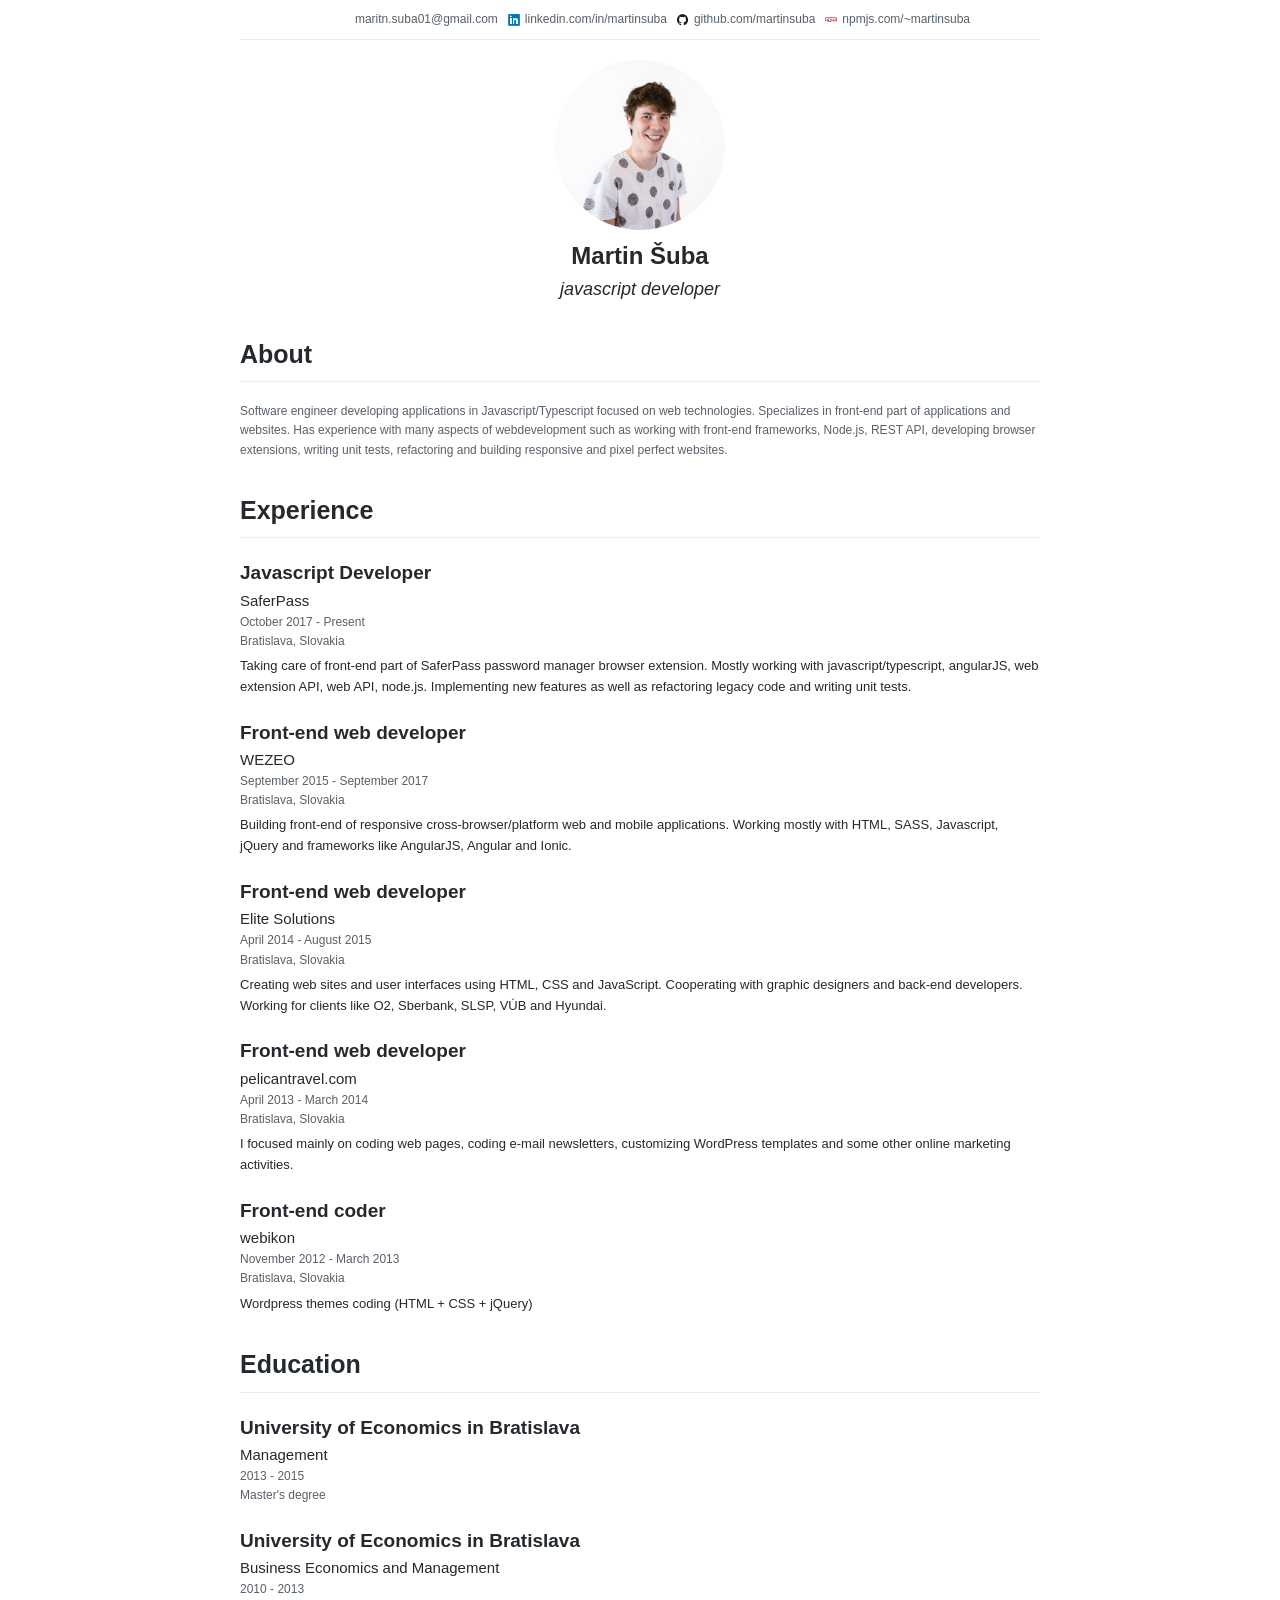
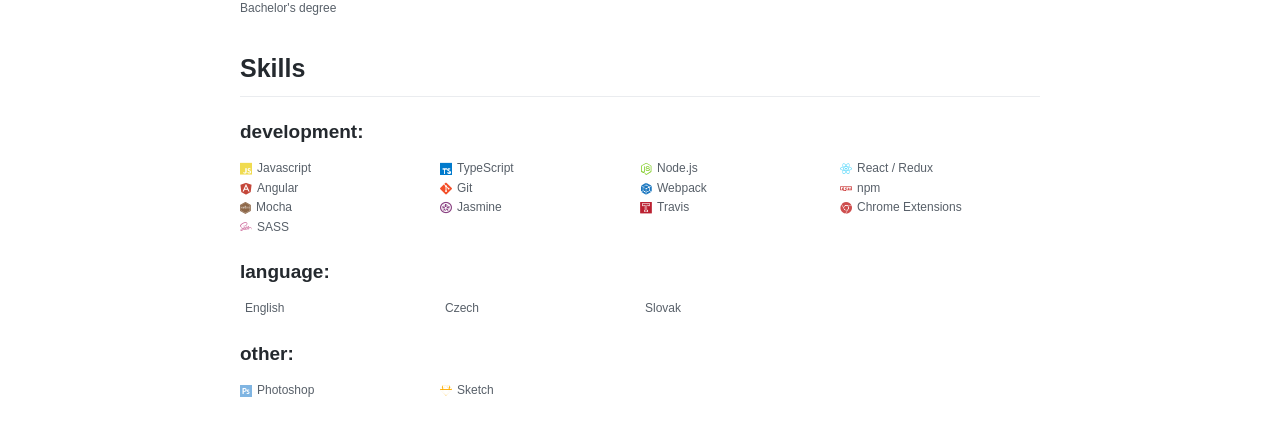
==== commit 38b796f2: "build" ====
--- a/index.html
+++ b/index.html
@@ -1 +1 @@
-<!DOCTYPE html><html lang="en"><head><meta charset="utf-8"><title>cv</title><meta name="viewport" content="width=device-width,initial-scale=1"><meta name="mobile-web-app-capable" content="yes"><meta name="apple-mobile-web-app-capable" content="yes"><link rel="manifest" href="/manifest.json"><style>.photo{display:inline-block;width:170px;height:170px;overflow:hidden;border-radius:50%}.photo img{width:100%}header h2{font-weight:400;font-style:italic;margin:0}.contact{margin:10px 0 20px;list-style:none;color:#586069;padding-bottom:10px;border-bottom:1px solid #eaecef}.contact li{display:inline-block;margin:0 5px}.contact li>*{vertical-align:middle}.about div{margin-top:20px}.skills ul{padding:0}.skills ul li{margin:0;padding:0;display:inline-block;width:25%}.skills ul li>*{vertical-align:middle}body,html{font:12px/1.21 -apple-system,BlinkMacSystemFont,Segoe UI,Helvetica,Arial,sans-serif,Apple Color Emoji,Segoe UI Emoji;font-weight:400;text-align:center;line-height:1.6}a,body,html{color:#586069}a{text-decoration:none}h1,h2,h3{font-weight:600;margin:0;color:#24292e}i[class^=devicon]{margin-right:5px}section{text-align:left;margin:30px 0}section a{color:#24292e}section h1{font-size:25px;padding-bottom:.3em;border-bottom:1px solid #eaecef}section h2{font-size:19px}section h3{font-size:15px;font-weight:500}.container{width:800px;margin:0 auto}.item{margin:20px 0}.item .description{color:#24292e;margin-top:5px;font-size:13px}[class^=devicon-]{font-family:devicon;speak:none;font-style:normal;font-weight:400;font-variant:normal;text-transform:none;line-height:1;-webkit-font-smoothing:antialiased;-moz-osx-font-smoothing:grayscale}.devicon-sketch-line:before{content:"\e94d"}.devicon-npm-original-wordmark:before{content:"\e952"}.devicon-linkedin-plain:before{content:"\e947"}.devicon-webpack-plain:before{content:"\e929"}.devicon-typescript-plain:before{content:"\e920"}.devicon-mocha-plain:before{content:"\e919"}.devicon-jasmine-plain:before{content:"\e91a"}.devicon-github-plain:before{content:"\e909"}.devicon-angularjs-plain:before{content:"\e61d"}.devicon-chrome-plain:before{content:"\e666"}.devicon-git-plain:before{content:"\e7a8"}.devicon-javascript-plain:before{content:"\e845"}.devicon-nodejs-plain:before{content:"\eb6a"}.devicon-photoshop-plain:before{content:"\eb6d"}.devicon-react-original:before{content:"\e601"}.devicon-sass-original:before{content:"\ebcb"}.devicon-travis-plain:before{content:"\ebcd"}.devicon-sketch-line.colored{color:#fdad00}.devicon-npm-original-wordmark.colored{color:#cb3837}.devicon-linkedin-plain.colored{color:#0076b2}.devicon-webpack-plain.colored{color:#1c78c0}.devicon-github-plain.colored{color:#181616}.devicon-angularjs-plain.colored{color:#c4473a}.devicon-chrome-plain.colored{color:#ce4e4e}.devicon-git-plain.colored{color:#f34f29}.devicon-jasmine-plain.colored{color:#8a4182}.devicon-javascript-plain.colored{color:#f0db4f}.devicon-mocha-plain.colored{color:#8d6748}.devicon-nodejs-plain.colored{color:#83cd29}.devicon-photoshop-plain.colored{color:#80b5e2}.devicon-react-original.colored{color:#61dafb}.devicon-sass-original.colored{color:#c69}.devicon-travis-plain.colored{color:#bb2031}.devicon-typescript-plain.colored{color:#007acc}</style><link href="/bundle.f0334.css" rel="preload" as="style"></head><body><div class="container"><header><ul class="contact"><li><i class="devicon-null colored"></i><a href="mailto:maritn.suba01@gmail.com" target="_blank">maritn.suba01@gmail.com</a></li><li><i class="devicon-linkedin-plain colored"></i><a href="https://linkedin.com/in/martinsuba" target="_blank">linkedin.com/in/martinsuba</a></li><li><i class="devicon-github-plain colored"></i><a href="https://github.com/martinsuba" target="_blank">github.com/martinsuba</a></li><li><i class="devicon-npm-original-wordmark colored"></i><a href="https://npmjs.com/~martinsuba" target="_blank">npmjs.com/~martinsuba</a></li></ul><div class="photo"><img src="/6a4fb73b2607c39f4966632fc3dfd135.jpg"></div><h1>Martin Šuba</h1><h2>javascript developer</h2></header><section class="about"><h1>About</h1><div>Lorem ipsum dolor sit amet, consectetur adipiscing elit. Nam elit lectus, varius at dui in, mattis dictum odio. Cras vitae diam euismod, vestibulum est vitae, mattis ante. Duis cursus metus ac euismod blandit. Quisque libero augue, ullamcorper quis ornare non, condimentum vitae ex.</div></section><section class="experience"><h1>Experience</h1><div class="item"><h2>Javascript Developer</h2><h3><a href="https://saferpass.net" target="_blank">SaferPass</a></h3><span>October 2017 - Present</span><div>Bratislava, Slovakia</div><div class="description">Taking care of front-end part of SaferPass password manager browser extension. Mostly working with javascript/typescript, angularJS, web extension API, web API, node.js. Implementing new features as well as refactoring legacy code and writing unit tests.</div></div><div class="item"><h2>Front-end web developer</h2><h3><a href="https://www.wezeo.com/" target="_blank">WEZEO</a></h3><span>September 2015 - September 2017</span><div>Bratislava, Slovakia</div><div class="description">Building front-end of responsive cross-browser/platform web and mobile applications. Working mostly with HTML, SASS, Javascript, jQuery and frameworks like AngularJS, Angular and Ionic.</div></div><div class="item"><h2>Front-end web developer</h2><h3><a href="https://www.elitesolutions.sk" target="_blank">Elite Solutions</a></h3><span>April 2014 - August 2015</span><div>Bratislava, Slovakia</div><div class="description">Creating web sites and user interfaces using HTML, CSS and JavaScript. Cooperating with graphic designers and back-end developers. Working for clients like O2, Sberbank, SLSP, VÚB and Hyundai.</div></div><div class="item"><h2>Front-end web developer</h2><h3><a href="https://www.pelikan.sk/sk" target="_blank">pelicantravel.com</a></h3><span>April 2013 - March 2014</span><div>Bratislava, Slovakia</div><div class="description">I focused mainly on coding web pages, coding e-mail newsletters, customizing WordPress templates and some other online marketing activities.</div></div><div class="item"><h2>Front-end coder</h2><h3><a href="https://webikon.sk/" target="_blank">webikon</a></h3><span>November 2012 - March 2013</span><div>Bratislava, Slovakia</div><div class="description">Wordpress themes coding (HTML + CSS + jQuery)</div></div></section><section class="education"><h1>Education</h1><div class="item"><h2>University of Economics in Bratislava</h2><h3>Management</h3><span>2013 - 2015</span><div>Master's degree</div></div><div class="item"><h2>University of Economics in Bratislava</h2><h3>Business Economics and Management</h3><span>2010 - 2013</span><div>Bachelor's degree</div></div></section><section class="skills"><h1>Skills</h1><div class="item"><h2>development:</h2><ul><li><i class="devicon-javascript-plain colored"></i><span>Javascript</span></li><li><i class="devicon-typescript-plain colored"></i><span>TypeScript</span></li><li><i class="devicon-nodejs-plain colored"></i><span>Node.js</span></li><li><i class="devicon-react-original colored"></i><span>React / Redux</span></li><li><i class="devicon-angularjs-plain colored"></i><span>Angular</span></li><li><i class="devicon-git-plain colored"></i><span>Git</span></li><li><i class="devicon-webpack-plain colored"></i><span>Webpack</span></li><li><i class="devicon-npm-original-wordmark colored"></i><span>npm</span></li><li><i class="devicon-mocha-plain colored"></i><span>Mocha</span></li><li><i class="devicon-jasmine-plain colored"></i><span>Jasmine</span></li><li><i class="devicon-travis-plain colored"></i><span>Travis</span></li><li><i class="devicon-chrome-plain colored"></i><span>Chrome Extensions</span></li><li><i class="devicon-sass-original colored"></i><span>SASS</span></li></ul></div><div class="item"><h2>language:</h2><ul><li><i class="devicon-null colored"></i><span>English</span></li><li><i class="devicon-null colored"></i><span>Czech</span></li><li><i class="devicon-null colored"></i><span>Slovak</span></li></ul></div><div class="item"><h2>other:</h2><ul><li><i class="devicon-photoshop-plain colored"></i><span>Photoshop</span></li><li><i class="devicon-sketch-line colored"></i><span>Sketch</span></li></ul></div></section></div><script type="__PREACT_CLI_DATA__">{"preRenderData":{"url":"/"}}</script><script nomodule="">!function(){var e=document,t=e.createElement("script");if(!("noModule"in t)&&"onbeforeload"in t){var n=!1;e.addEventListener("beforeload",function(e){if(e.target===t)n=!0;else if(!e.target.hasAttribute("nomodule")||!n)return;e.preventDefault()},!0),t.type="module",t.src=".",e.head.appendChild(t),t.remove()}}();</script><script crossorigin="anonymous" src="/bundle.2d855.esm.js" type="module"></script><script nomodule="" src="/polyfills.ea3a1.js"></script><script nomodule="" defer="defer" src="/bundle.e63c0.js"></script><link rel="stylesheet" href="/bundle.f0334.css"></body></html>+<!DOCTYPE html><html lang="en"><head><meta charset="utf-8"><title>cv</title><meta name="viewport" content="width=device-width,initial-scale=1"><meta name="mobile-web-app-capable" content="yes"><meta name="apple-mobile-web-app-capable" content="yes"><link rel="manifest" href="/manifest.json"><style>.photo{display:inline-block;width:170px;height:170px;overflow:hidden;border-radius:50%}.photo img{width:100%}header h2{font-weight:400;font-style:italic;margin:0}.contact{margin:10px 0 20px;list-style:none;color:#586069;padding-bottom:10px;border-bottom:1px solid #eaecef}.contact li{display:inline-block;margin:0 5px}.contact li>*{vertical-align:middle}.about div{margin-top:20px}.skills ul{padding:0}.skills ul li{margin:0;padding:0;display:inline-block;width:25%}.skills ul li>*{vertical-align:middle}body,html{font:12px/1.21 -apple-system,BlinkMacSystemFont,Segoe UI,Helvetica,Arial,sans-serif,Apple Color Emoji,Segoe UI Emoji;font-weight:400;text-align:center;line-height:1.6}a,body,html{color:#586069}a{text-decoration:none}h1,h2,h3{font-weight:600;margin:0;color:#24292e}i[class^=devicon]{margin-right:5px}section{text-align:left;margin:30px 0}section a{color:#24292e}section h1{font-size:25px;padding-bottom:.3em;border-bottom:1px solid #eaecef}section h2{font-size:19px}section h3{font-size:15px;font-weight:500}.container{width:800px;margin:0 auto}.item{margin:20px 0}.item .description{color:#24292e;margin-top:5px;font-size:13px}@media print{.item{page-break-inside:avoid}}[class^=devicon-]{font-family:devicon;speak:none;font-style:normal;font-weight:400;font-variant:normal;text-transform:none;line-height:1;-webkit-font-smoothing:antialiased;-moz-osx-font-smoothing:grayscale}.devicon-sketch-line:before{content:"\e94d"}.devicon-npm-original-wordmark:before{content:"\e952"}.devicon-linkedin-plain:before{content:"\e947"}.devicon-webpack-plain:before{content:"\e929"}.devicon-typescript-plain:before{content:"\e920"}.devicon-mocha-plain:before{content:"\e919"}.devicon-jasmine-plain:before{content:"\e91a"}.devicon-github-plain:before{content:"\e909"}.devicon-angularjs-plain:before{content:"\e61d"}.devicon-chrome-plain:before{content:"\e666"}.devicon-git-plain:before{content:"\e7a8"}.devicon-javascript-plain:before{content:"\e845"}.devicon-nodejs-plain:before{content:"\eb6a"}.devicon-photoshop-plain:before{content:"\eb6d"}.devicon-react-original:before{content:"\e601"}.devicon-sass-original:before{content:"\ebcb"}.devicon-travis-plain:before{content:"\ebcd"}.devicon-sketch-line.colored{color:#fdad00}.devicon-npm-original-wordmark.colored{color:#cb3837}.devicon-linkedin-plain.colored{color:#0076b2}.devicon-webpack-plain.colored{color:#1c78c0}.devicon-github-plain.colored{color:#181616}.devicon-angularjs-plain.colored{color:#c4473a}.devicon-chrome-plain.colored{color:#ce4e4e}.devicon-git-plain.colored{color:#f34f29}.devicon-jasmine-plain.colored{color:#8a4182}.devicon-javascript-plain.colored{color:#f0db4f}.devicon-mocha-plain.colored{color:#8d6748}.devicon-nodejs-plain.colored{color:#83cd29}.devicon-photoshop-plain.colored{color:#80b5e2}.devicon-react-original.colored{color:#61dafb}.devicon-sass-original.colored{color:#c69}.devicon-travis-plain.colored{color:#bb2031}.devicon-typescript-plain.colored{color:#007acc}</style><link href="/bundle.d82a9.css" rel="preload" as="style"></head><body><div class="container"><header><ul class="contact"><li><i class="devicon-null colored"></i><a href="mailto:maritn.suba01@gmail.com" target="_blank">maritn.suba01@gmail.com</a></li><li><i class="devicon-linkedin-plain colored"></i><a href="https://linkedin.com/in/martinsuba" target="_blank">linkedin.com/in/martinsuba</a></li><li><i class="devicon-github-plain colored"></i><a href="https://github.com/martinsuba" target="_blank">github.com/martinsuba</a></li><li><i class="devicon-npm-original-wordmark colored"></i><a href="https://npmjs.com/~martinsuba" target="_blank">npmjs.com/~martinsuba</a></li></ul><div class="photo"><img src="/6a4fb73b2607c39f4966632fc3dfd135.jpg"></div><h1>Martin Šuba</h1><h2>javascript developer</h2></header><section class="about"><h1>About</h1><div>Software engineer developing applications in Javascript/Typescript focused on web technologies. Specializes in front-end part of applications and websites. Has experience with many aspects of webdevelopment such as working with front-end frameworks, Node.js, REST API, developing browser extensions, writing unit tests, refactoring and building responsive and pixel perfect websites.</div></section><section class="experience"><h1>Experience</h1><div class="item"><h2>Javascript Developer</h2><h3><a href="https://saferpass.net" target="_blank">SaferPass</a></h3><span>October 2017 - Present</span><div>Bratislava, Slovakia</div><div class="description">Taking care of front-end part of SaferPass password manager browser extension. Mostly working with javascript/typescript, angularJS, web extension API, web API, node.js. Implementing new features as well as refactoring legacy code and writing unit tests.</div></div><div class="item"><h2>Front-end web developer</h2><h3><a href="https://www.wezeo.com/" target="_blank">WEZEO</a></h3><span>September 2015 - September 2017</span><div>Bratislava, Slovakia</div><div class="description">Building front-end of responsive cross-browser/platform web and mobile applications. Working mostly with HTML, SASS, Javascript, jQuery and frameworks like AngularJS, Angular and Ionic.</div></div><div class="item"><h2>Front-end web developer</h2><h3><a href="https://www.elitesolutions.sk" target="_blank">Elite Solutions</a></h3><span>April 2014 - August 2015</span><div>Bratislava, Slovakia</div><div class="description">Creating web sites and user interfaces using HTML, CSS and JavaScript. Cooperating with graphic designers and back-end developers. Working for clients like O2, Sberbank, SLSP, VÚB and Hyundai.</div></div><div class="item"><h2>Front-end web developer</h2><h3><a href="https://www.pelikan.sk/sk" target="_blank">pelicantravel.com</a></h3><span>April 2013 - March 2014</span><div>Bratislava, Slovakia</div><div class="description">I focused mainly on coding web pages, coding e-mail newsletters, customizing WordPress templates and some other online marketing activities.</div></div><div class="item"><h2>Front-end coder</h2><h3><a href="https://webikon.sk/" target="_blank">webikon</a></h3><span>November 2012 - March 2013</span><div>Bratislava, Slovakia</div><div class="description">Wordpress themes coding (HTML + CSS + jQuery)</div></div></section><section class="education"><h1>Education</h1><div class="item"><h2>University of Economics in Bratislava</h2><h3>Management</h3><span>2013 - 2015</span><div>Master's degree</div></div><div class="item"><h2>University of Economics in Bratislava</h2><h3>Business Economics and Management</h3><span>2010 - 2013</span><div>Bachelor's degree</div></div></section><section class="skills"><h1>Skills</h1><div class="item"><h2>development:</h2><ul><li><i class="devicon-javascript-plain colored"></i><span>Javascript</span></li><li><i class="devicon-typescript-plain colored"></i><span>TypeScript</span></li><li><i class="devicon-nodejs-plain colored"></i><span>Node.js</span></li><li><i class="devicon-react-original colored"></i><span>React / Redux</span></li><li><i class="devicon-angularjs-plain colored"></i><span>Angular</span></li><li><i class="devicon-git-plain colored"></i><span>Git</span></li><li><i class="devicon-webpack-plain colored"></i><span>Webpack</span></li><li><i class="devicon-npm-original-wordmark colored"></i><span>npm</span></li><li><i class="devicon-mocha-plain colored"></i><span>Mocha</span></li><li><i class="devicon-jasmine-plain colored"></i><span>Jasmine</span></li><li><i class="devicon-travis-plain colored"></i><span>Travis</span></li><li><i class="devicon-chrome-plain colored"></i><span>Chrome Extensions</span></li><li><i class="devicon-sass-original colored"></i><span>SASS</span></li></ul></div><div class="item"><h2>language:</h2><ul><li><i class="devicon-null colored"></i><span>English</span></li><li><i class="devicon-null colored"></i><span>Czech</span></li><li><i class="devicon-null colored"></i><span>Slovak</span></li></ul></div><div class="item"><h2>other:</h2><ul><li><i class="devicon-photoshop-plain colored"></i><span>Photoshop</span></li><li><i class="devicon-sketch-line colored"></i><span>Sketch</span></li></ul></div></section></div><script type="__PREACT_CLI_DATA__">{"preRenderData":{"url":"/"}}</script><script nomodule="">!function(){var e=document,t=e.createElement("script");if(!("noModule"in t)&&"onbeforeload"in t){var n=!1;e.addEventListener("beforeload",function(e){if(e.target===t)n=!0;else if(!e.target.hasAttribute("nomodule")||!n)return;e.preventDefault()},!0),t.type="module",t.src=".",e.head.appendChild(t),t.remove()}}();</script><script crossorigin="anonymous" src="/bundle.d9c6a.esm.js" type="module"></script><script nomodule="" src="/polyfills.ea3a1.js"></script><script nomodule="" defer="defer" src="/bundle.2158d.js"></script><link rel="stylesheet" href="/bundle.d82a9.css"></body></html>
--- a/bundle.d82a9.css
+++ b/bundle.d82a9.css
@@ -0,0 +1 @@
+.photo{display:inline-block;width:170px;height:170px;overflow:hidden;border-radius:50%}.photo img{width:100%}header h2{font-weight:400;font-style:italic;margin:0}.contact{margin:10px 0 20px;list-style:none;color:#586069;padding-bottom:10px;border-bottom:1px solid #eaecef}.contact li{display:inline-block;margin:0 5px}.contact li>*{vertical-align:middle}.about div{margin-top:20px}.skills ul{padding:0}.skills ul li{margin:0;padding:0;display:inline-block;width:25%}.skills ul li>*{vertical-align:middle}body,html{font:12px/1.21 -apple-system,BlinkMacSystemFont,Segoe UI,Helvetica,Arial,sans-serif,Apple Color Emoji,Segoe UI Emoji;font-weight:400;text-align:center;line-height:1.6}a,body,html{color:#586069}a{text-decoration:none}h1,h2,h3,h4{font-weight:600;margin:0;color:#24292e}i[class^=devicon]{margin-right:5px}section{text-align:left;margin:30px 0}section a{color:#24292e}section h1{font-size:25px;padding-bottom:.3em;border-bottom:1px solid #eaecef}section h2{font-size:19px}section h3{font-size:15px;font-weight:500}.container{width:800px;margin:0 auto}.item{margin:20px 0}.item .description{color:#24292e;margin-top:5px;font-size:13px}@media print{.item{page-break-inside:avoid}}@font-face{font-family:devicon;src:url(/681fa39a79c22f0035a0720e2b2bda3b.eot);src:url(/681fa39a79c22f0035a0720e2b2bda3b.eot?#iefix-hdf3wh) format("embedded-opentype"),url(/0f964a72f8fbdf9c8d4e0122b8effb40.woff) format("woff"),url(/29f80b00a7b4641183f96f08be374697.ttf) format("truetype"),url(/74e6e6c3dcfca56767adabe83a510f2e.svg#devicon) format("svg");font-weight:400;font-style:normal}[class*=" devicon-"],[class^=devicon-]{font-family:devicon;speak:none;font-style:normal;font-weight:400;font-variant:normal;text-transform:none;line-height:1;-webkit-font-smoothing:antialiased;-moz-osx-font-smoothing:grayscale}.devicon-sketch-line-wordmark:before{content:"\e94c"}.devicon-sketch-line:before{content:"\e94d"}.devicon-npm-original-wordmark:before{content:"\e952"}.devicon-ionic-original-wordmark:before{content:"\e953"}.devicon-ionic-original:before{content:"\e954"}.devicon-ember-original-wordmark:before{content:"\e955"}.devicon-electron-original-wordmark:before{content:"\e956"}.devicon-electron-original:before{content:"\e957"}.devicon-vagrant-plain-wordmark:before{content:"\e94e"}.devicon-vagrant-plain:before{content:"\e94f"}.devicon-yarn-plain-wordmark:before{content:"\e950"}.devicon-yarn-plain:before{content:"\e951"}.devicon-handlebars-plain-wordmark:before{content:"\e94a"}.devicon-handlebars-plain:before{content:"\e94b"}.devicon-couchdb-plain-wordmark:before{content:"\e948"}.devicon-couchdb-plain:before{content:"\e949"}.devicon-behance-plain-wordmark:before{content:"\e943"}.devicon-behance-plain:before{content:"\e945"}.devicon-linkedin-plain-wordmark:before{content:"\e946"}.devicon-linkedin-plain:before{content:"\e947"}.devicon-ceylon-plain-wordmark:before{content:"\e943"}.devicon-ceylon-plain:before{content:"\e944"}.devicon-elm-plain-wordmark:before{content:"\e941"}.devicon-elm-plain:before{content:"\e942"}.devicon-cakephp-plain-wordmark:before{content:"\e93f"}.devicon-cakephp-plain:before{content:"\e940"}.devicon-stylus-original:before{content:"\e93e"}.devicon-express-original-wordmark:before{content:"\e93c"}.devicon-express-original:before{content:"\e93d"}.devicon-devicon-plain-wordmark:before{content:"\e93a"}.devicon-devicon-plain:before{content:"\e93b"}.devicon-intellij-plain-wordmark:before{content:"\e932"}.devicon-intellij-plain:before{content:"\e933"}.devicon-pycharm-plain-wordmark:before{content:"\e934"}.devicon-pycharm-plain:before{content:"\e935"}.devicon-rubymine-plain-wordmark:before{content:"\e936"}.devicon-rubymine-plain:before{content:"\e937"}.devicon-webstorm-plain-wordmark:before{content:"\e938"}.devicon-webstorm-plain:before{content:"\e939"}.devicon-tomcat-line-wordmark:before{content:"\e92c"}.devicon-tomcat-line:before{content:"\e92d"}.devicon-vuejs-line-wordmark:before{content:"\e92e"}.devicon-vuejs-line:before{content:"\e92f"}.devicon-vuejs-plain-wordmark:before{content:"\e930"}.devicon-vuejs-plain:before{content:"\e931"}.devicon-swift-plain-wordmark:before{content:"\e92a"}.devicon-swift-plain:before{content:"\e92b"}.devicon-webpack-plain-wordmark:before{content:"\e928"}.devicon-webpack-plain:before{content:"\e929"}.devicon-visualstudio-plain-wordmark:before{content:"\e926"}.devicon-visualstudio-plain:before{content:"\e927"}.devicon-slack-plain-wordmark:before{content:"\e924"}.devicon-slack-plain:before{content:"\e925"}.devicon-facebook-original:before,.devicon-facebook-plain:before{content:"\e91c"}.devicon-typescript-original:before,.devicon-typescript-plain:before{content:"\e920"}.devicon-babel-original:before,.devicon-babel-plain:before{content:"\e921"}.devicon-mocha-plain:before{content:"\e919"}.devicon-jasmine-plain-wordmark:before{content:"\e91b"}.devicon-jasmine-plain:before{content:"\e91a"}.devicon-gatling-plain-wordmark:before{content:"\e918"}.devicon-gatling-plain:before{content:"\e917"}.devicon-ssh-original-wordmark:before,.devicon-ssh-plain-wordmark:before{content:"\e916"}.devicon-ssh-original:before,.devicon-ssh-plain:before{content:"\e915"}.devicon-sourcetree-original-wordmark:before,.devicon-sourcetree-plain-wordmark:before{content:"\e914"}.devicon-sourcetree-original:before,.devicon-sourcetree-plain:before{content:"\e913"}.devicon-phpstorm-plain-wordmark:before{content:"\e912"}.devicon-phpstorm-plain:before{content:"\e911"}.devicon-protractor-plain-wordmark:before{content:"\e901"}.devicon-protractor-plain:before{content:"\e900"}.devicon-gradle-plain-wordmark:before{content:"\e8f1"}.devicon-gradle-plain:before{content:"\e902"}.devicon-cucumber-plain-wordmark:before{content:"\e905"}.devicon-cucumber-plain:before{content:"\e904"}.devicon-jeet-plain-wordmark:before{content:"\e906"}.devicon-jeet-plain:before{content:"\e903"}.devicon-gitlab-plain-wordmark:before{content:"\e908"}.devicon-gitlab-plain:before{content:"\e907"}.devicon-github-original-wordmark:before,.devicon-github-plain-wordmark:before{content:"\e90a"}.devicon-github-original:before,.devicon-github-plain:before{content:"\e909"}.devicon-d3js-plain:before{content:"\e90c"}.devicon-confluence-original-wordmark:before,.devicon-confluence-plain-wordmark:before{content:"\e90e"}.devicon-confluence-original:before,.devicon-confluence-plain:before{content:"\e90d"}.devicon-bitbucket-original-wordmark:before,.devicon-bitbucket-plain-wordmark:before{content:"\e910"}.devicon-bitbucket-original:before,.devicon-bitbucket-plain:before{content:"\e90f"}.devicon-safari-line-wordmark:before{content:"\e632"}.devicon-safari-line:before{content:"\e63a"}.devicon-safari-plain-wordmark:before{content:"\e63b"}.devicon-safari-plain:before{content:"\e63c"}.devicon-jetbrains-line-wordmark:before,.devicon-jetbrains-line:before,.devicon-jetbrains-plain-wordmark:before,.devicon-jetbrains-plain:before{content:"\e63d"}.devicon-django-line-wordmark:before,.devicon-django-line:before{content:"\e63e"}.devicon-django-plain-wordmark:before,.devicon-django-plain:before{content:"\e63f"}.devicon-gimp-plain:before{content:"\e633"}.devicon-redhat-plain-wordmark:before{content:"\e62a"}.devicon-redhat-plain:before{content:"\e62b"}.devicon-cplusplus-line-wordmark:before,.devicon-cplusplus-line:before{content:"\e634"}.devicon-cplusplus-plain-wordmark:before,.devicon-cplusplus-plain:before{content:"\e635"}.devicon-csharp-line-wordmark:before,.devicon-csharp-line:before{content:"\e636"}.devicon-csharp-plain-wordmark:before,.devicon-csharp-plain:before{content:"\e637"}.devicon-c-line-wordmark:before,.devicon-c-line:before{content:"\e638"}.devicon-c-plain-wordmark:before,.devicon-c-plain:before{content:"\e639"}.devicon-nodewebkit-line-wordmark:before{content:"\e611"}.devicon-nodewebkit-line:before{content:"\e612"}.devicon-nodewebkit-plain-wordmark:before{content:"\e613"}.devicon-nodewebkit-plain:before{content:"\e614"}.devicon-nginx-original-wordmark:before,.devicon-nginx-original:before,.devicon-nginx-plain-wordmark:before,.devicon-nginx-plain:before{content:"\e615"}.devicon-erlang-plain-wordmark:before{content:"\e616"}.devicon-erlang-plain:before{content:"\e617"}.devicon-doctrine-line-wordmark:before{content:"\e618"}.devicon-doctrine-line:before{content:"\e619"}.devicon-doctrine-plain-wordmark:before{content:"\e61a"}.devicon-doctrine-plain:before{content:"\e625"}.devicon-apache-line-wordmark:before{content:"\e626"}.devicon-apache-line:before{content:"\e627"}.devicon-apache-plain-wordmark:before{content:"\e628"}.devicon-apache-plain:before{content:"\e629"}.devicon-go-line:before{content:"\e610"}.devicon-redis-plain-wordmark:before{content:"\e606"}.devicon-redis-plain:before{content:"\e607"}.devicon-meteor-plain-wordmark:before{content:"\e608"}.devicon-meteor-plain:before{content:"\e609"}.devicon-heroku-line-wordmark:before,.devicon-heroku-original-wordmark:before{content:"\e60a"}.devicon-heroku-line:before,.devicon-heroku-original:before{content:"\e60b"}.devicon-heroku-plain-wordmark:before{content:"\e60c"}.devicon-heroku-plain:before{content:"\e60f"}.devicon-go-plain:before{content:"\e61b"}.devicon-docker-plain-wordmark:before{content:"\e61e"}.devicon-docker-plain:before{content:"\e61f"}.devicon-amazonwebservices-original:before,.devicon-amazonwebservices-plain:before{content:"\e603"}.devicon-amazonwebservices-plain-wordmark:before{content:"\e604"}.devicon-android-plain-wordmark:before{content:"\e60d"}.devicon-android-plain:before{content:"\e60e"}.devicon-angularjs-plain-wordmark:before{content:"\e61c"}.devicon-angularjs-plain:before{content:"\e61d"}.devicon-appcelerator-original:before,.devicon-appcelerator-plain:before{content:"\e620"}.devicon-appcelerator-plain-wordmark:before{content:"\e621"}.devicon-apple-original:before,.devicon-apple-plain:before{content:"\e622"}.devicon-atom-original-wordmark:before,.devicon-atom-plain-wordmark:before{content:"\e623"}.devicon-atom-original:before,.devicon-atom-plain:before{content:"\e624"}.devicon-backbonejs-plain-wordmark:before{content:"\e62c"}.devicon-backbonejs-plain:before{content:"\e62d"}.devicon-bootstrap-plain-wordmark:before{content:"\e62e"}.devicon-bootstrap-plain:before{content:"\e62f"}.devicon-bower-line-wordmark:before{content:"\e630"}.devicon-bower-line:before{content:"\e631"}.devicon-bower-plain-wordmark:before{content:"\e64e"}.devicon-bower-plain:before{content:"\e64f"}.devicon-chrome-plain-wordmark:before{content:"\e665"}.devicon-chrome-plain:before{content:"\e666"}.devicon-codeigniter-plain-wordmark:before{content:"\e667"}.devicon-codeigniter-plain:before{content:"\e668"}.devicon-coffeescript-original-wordmark:before,.devicon-coffeescript-plain-wordmark:before{content:"\e669"}.devicon-coffeescript-original:before,.devicon-coffeescript-plain:before{content:"\e66a"}.devicon-css3-plain-wordmark:before{content:"\e678"}.devicon-css3-plain:before{content:"\e679"}.devicon-debian-plain-wordmark:before{content:"\e67e"}.devicon-debian-plain:before{content:"\e67f"}.devicon-dot-net-plain-wordmark:before{content:"\e6d3"}.devicon-dot-net-plain:before{content:"\e6d4"}.devicon-drupal-plain-wordmark:before{content:"\e6e2"}.devicon-drupal-plain:before{content:"\e6e3"}.devicon-firefox-plain-wordmark:before{content:"\e75d"}.devicon-firefox-plain:before{content:"\e75e"}.devicon-foundation-plain-wordmark:before{content:"\e7a2"}.devicon-foundation-plain:before{content:"\e7a3"}.devicon-git-plain-wordmark:before{content:"\e7a7"}.devicon-git-plain:before{content:"\e7a8"}.devicon-google-original-wordmark:before,.devicon-google-plain-wordmark:before{content:"\e91d"}.devicon-google-original:before,.devicon-google-plain:before{content:"\e91e"}.devicon-grunt-line-wordmark:before{content:"\e7a9"}.devicon-grunt-line:before{content:"\e7aa"}.devicon-grunt-plain-wordmark:before{content:"\e7ea"}.devicon-grunt-plain:before{content:"\e7eb"}.devicon-gulp-plain:before{content:"\e7ec"}.devicon-html5-plain-wordmark:before{content:"\e7f6"}.devicon-html5-plain:before{content:"\e7f7"}.devicon-ie10-original:before,.devicon-ie10-plain:before{content:"\e7f8"}.devicon-illustrator-line:before{content:"\e7f9"}.devicon-illustrator-plain:before{content:"\e7fa"}.devicon-inkscape-plain-wordmark:before{content:"\e834"}.devicon-inkscape-plain:before{content:"\e835"}.devicon-java-plain-wordmark:before{content:"\e841"}.devicon-java-plain:before{content:"\e842"}.devicon-javascript-plain:before{content:"\e845"}.devicon-jquery-plain-wordmark:before{content:"\e849"}.devicon-jquery-plain:before{content:"\e84a"}.devicon-krakenjs-plain-wordmark:before{content:"\e84f"}.devicon-krakenjs-plain:before{content:"\e850"}.devicon-laravel-plain-wordmark:before{content:"\e851"}.devicon-laravel-plain:before{content:"\e852"}.devicon-less-plain-wordmark:before{content:"\e853"}.devicon-linux-plain:before{content:"\eb1c"}.devicon-mongodb-plain-wordmark:before{content:"\eb43"}.devicon-mongodb-plain:before{content:"\eb44"}.devicon-moodle-plain-wordmark:before{content:"\eb5a"}.devicon-moodle-plain:before{content:"\eb5b"}.devicon-mysql-plain-wordmark:before{content:"\eb60"}.devicon-mysql-plain:before{content:"\eb61"}.devicon-nodejs-plain-wordmark:before{content:"\eb69"}.devicon-nodejs-plain:before{content:"\eb6a"}.devicon-oracle-original:before,.devicon-oracle-plain:before{content:"\eb6b"}.devicon-photoshop-line:before{content:"\eb6c"}.devicon-photoshop-plain:before{content:"\eb6d"}.devicon-php-plain:before{content:"\eb71"}.devicon-postgresql-plain-wordmark:before{content:"\eb7c"}.devicon-postgresql-plain:before{content:"\eb7d"}.devicon-python-plain-wordmark:before{content:"\eb88"}.devicon-python-plain:before{content:"\eb89"}.devicon-rails-plain-wordmark:before{content:"\eba2"}.devicon-rails-plain:before{content:"\eba3"}.devicon-react-original-wordmark:before,.devicon-react-plain-wordmark:before{content:"\e600"}.devicon-react-original:before,.devicon-react-plain:before{content:"\e601"}.devicon-ruby-plain-wordmark:before{content:"\ebc9"}.devicon-ruby-plain:before{content:"\ebca"}.devicon-sass-original:before,.devicon-sass-plain:before{content:"\ebcb"}.devicon-sequelize-original-wordmark:before,.devicon-sequelize-plain-wordmark:before{content:"\e922"}.devicon-sequelize-original:before,.devicon-sequelize-plain:before{content:"\e923"}.devicon-symfony-original-wordmark:before,.devicon-symfony-plain-wordmark:before{content:"\e602"}.devicon-symfony-original:before,.devicon-symfony-plain:before{content:"\e605"}.devicon-travis-plain-wordmark:before{content:"\ebcc"}.devicon-travis-plain:before{content:"\ebcd"}.devicon-trello-plain-wordmark:before{content:"\ebce"}.devicon-trello-plain:before{content:"\ebcf"}.devicon-twitter-original:before,.devicon-twitter-plain:before{content:"\e91f"}.devicon-ubuntu-plain-wordmark:before{content:"\ebd0"}.devicon-ubuntu-plain:before{content:"\ebd1"}.devicon-vim-plain:before{content:"\ebf3"}.devicon-windows8-original-wordmark:before,.devicon-windows8-plain-wordmark:before{content:"\ebf4"}.devicon-windows8-original:before,.devicon-windows8-plain:before{content:"\ebf5"}.devicon-wordpress-plain-wordmark:before{content:"\ebfd"}.devicon-wordpress-plain:before{content:"\ebfe"}.devicon-yii-plain-wordmark:before{content:"\ec01"}.devicon-yii-plain:before{content:"\ec02"}.devicon-zend-plain-wordmark:before{content:"\ec03"}.devicon-zend-plain:before{content:"\ec04"}.devicon-sketch-line-wordmark.colored,.devicon-sketch-line.colored{color:#fdad00}.devicon-npm-original-wordmark.colored{color:#cb3837}.devicon-ionic-original-wordmark.colored,.devicon-ionic-original.colored{color:#4e8ef7}.devicon-ember-original-wordmark.colored{color:#dd3f24}.devicon-electron-original-wordmark.colored,.devicon-electron-original.colored{color:#47848f}.devicon-vagrant-plain-wordmark.colored,.devicon-vagrant-plain.colored{color:#127eff}.devicon-yarn-plain-wordmark.colored,.devicon-yarn-plain.colored{color:#2c8ebb}.devicon-handlebars-plain-wordmark.colored,.devicon-handlebars-plain.colored{color:#000}.devicon-couchdb-plain-wordmark.colored,.devicon-couchdb-plain.colored{color:#e42528}.devicon-behance-plain-wordmark.colored,.devicon-behance-plain.colored{color:#0071e0}.devicon-linkedin-plain-wordmark.colored,.devicon-linkedin-plain.colored{color:#0076b2}.devicon-ceylon-plain-wordmark.colored,.devicon-ceylon-plain.colored{color:#ab710a}.devicon-elm-plain-wordmark.colored,.devicon-elm-plain.colored{color:#34495e}.devicon-cakephp-plain-wordmark.colored,.devicon-cakephp-plain.colored{color:#d43d44}.devicon-stylus-original.colored{color:#333}.devicon-express-original-wordmark.colored,.devicon-express-original.colored{color:#444}.devicon-devicon-plain-wordmark.colored,.devicon-devicon-plain.colored{color:#60be86}.devicon-intellij-plain-wordmark.colored,.devicon-intellij-plain.colored{color:#136ba2}.devicon-pycharm-plain-wordmark.colored,.devicon-pycharm-plain.colored{color:#4d8548}.devicon-rubymine-plain-wordmark.colored,.devicon-rubymine-plain.colored{color:#c12c4c}.devicon-webstorm-plain-wordmark.colored,.devicon-webstorm-plain.colored{color:#2788b5}.devicon-tomcat-line-wordmark.colored,.devicon-tomcat-line.colored{color:#d1a41a}.devicon-vuejs-line-wordmark.colored,.devicon-vuejs-line.colored,.devicon-vuejs-plain-wordmark.colored,.devicon-vuejs-plain.colored{color:#41b883}.devicon-swift-plain-wordmark.colored,.devicon-swift-plain.colored{color:#f05138}.devicon-webpack-plain-wordmark.colored,.devicon-webpack-plain.colored{color:#1c78c0}.devicon-visualstudio-plain-wordmark.colored,.devicon-visualstudio-plain.colored{color:#68217a}.devicon-slack-plain-wordmark.colored,.devicon-slack-plain.colored{color:#2d333a}.devicon-gatling-plain-wordmark.colored,.devicon-gatling-plain.colored{color:#e77500}.devicon-ssh-original-wordmark.colored,.devicon-ssh-original.colored,.devicon-ssh-plain-wordmark.colored,.devicon-ssh-plain.colored{color:#231f20}.devicon-sourcetree-original-wordmark.colored,.devicon-sourcetree-original.colored,.devicon-sourcetree-plain-wordmark.colored,.devicon-sourcetree-plain.colored{color:#205081}.devicon-phpstorm-plain-wordmark.colored,.devicon-phpstorm-plain.colored{color:#5058a6}.devicon-protractor-plain-wordmark.colored,.devicon-protractor-plain.colored{color:#b7111d}.devicon-cucumber-plain-wordmark.colored,.devicon-cucumber-plain.colored{color:#00a818}.devicon-gradle-plain-wordmark.colored,.devicon-gradle-plain.colored{color:#02303a}.devicon-jeet-plain-wordmark.colored,.devicon-jeet-plain.colored{color:#ff664a}.devicon-gitlab-plain-wordmark.colored,.devicon-gitlab-plain.colored{color:#e24329}.devicon-github-original-wordmark.colored,.devicon-github-original.colored,.devicon-github-plain-wordmark.colored,.devicon-github-plain.colored{color:#181616}.devicon-d3js-plain.colored{color:#f7974e}.devicon-bitbucket-original-wordmark.colored,.devicon-bitbucket-original.colored,.devicon-bitbucket-plain-wordmark.colored,.devicon-bitbucket-plain.colored,.devicon-confluence-original-wordmark.colored,.devicon-confluence-original.colored,.devicon-confluence-plain-wordmark.colored,.devicon-confluence-plain.colored{color:#205081}.devicon-amazonwebservices-original.colored,.devicon-amazonwebservices-plain-wordmark.colored,.devicon-amazonwebservices-plain.colored{color:#f7a80d}.devicon-android-plain-wordmark.colored,.devicon-android-plain.colored{color:#a4c439}.devicon-angularjs-plain-wordmark.colored,.devicon-angularjs-plain.colored{color:#c4473a}.devicon-apache-line-wordmark.colored,.devicon-apache-line.colored,.devicon-apache-plain-wordmark.colored,.devicon-apache-plain.colored{color:#303284}.devicon-appcelerator-original.colored,.devicon-appcelerator-plain-wordmark.colored,.devicon-appcelerator-plain.colored{color:#ac162c}.devicon-apple-original.colored,.devicon-apple-plain.colored{color:#000}.devicon-atom-original-wordmark.colored,.devicon-atom-original.colored,.devicon-atom-plain-wordmark.colored,.devicon-atom-plain.colored{color:#67595d}.devicon-babel-original.colored,.devicon-babel-plain.colored{color:#f9dc3e}.devicon-backbonejs-plain-wordmark.colored,.devicon-backbonejs-plain.colored{color:#002a41}.devicon-bootstrap-plain-wordmark.colored,.devicon-bootstrap-plain.colored{color:#59407f}.devicon-bower-line-wordmark.colored,.devicon-bower-line.colored,.devicon-bower-plain-wordmark.colored,.devicon-bower-plain.colored{color:#ef5734}.devicon-c-line-wordmark.colored,.devicon-c-line.colored,.devicon-c-plain-wordmark.colored,.devicon-c-plain.colored{color:#03599c}.devicon-chrome-plain-wordmark.colored,.devicon-chrome-plain.colored{color:#ce4e4e}.devicon-codeigniter-plain-wordmark.colored,.devicon-codeigniter-plain.colored{color:#ee4323}.devicon-coffeescript-original-wordmark.colored,.devicon-coffeescript-original.colored,.devicon-coffeescript-plain-wordmark.colored,.devicon-coffeescript-plain.colored{color:#28334c}.devicon-cplusplus-line-wordmark.colored,.devicon-cplusplus-line.colored,.devicon-cplusplus-plain-wordmark.colored,.devicon-cplusplus-plain.colored{color:#9c033a}.devicon-csharp-line-wordmark.colored,.devicon-csharp-line.colored,.devicon-csharp-plain-wordmark.colored,.devicon-csharp-plain.colored{color:#68217a}.devicon-css3-plain-wordmark.colored,.devicon-css3-plain.colored{color:#3d8fc6}.devicon-debian-plain-wordmark.colored,.devicon-debian-plain.colored{color:#a80030}.devicon-django-line-wordmark.colored,.devicon-django-line.colored,.devicon-django-plain-wordmark.colored,.devicon-django-plain.colored{color:#003a2b}.devicon-docker-plain-wordmark.colored,.devicon-docker-plain.colored{color:#019bc6}.devicon-doctrine-line-wordmark.colored,.devicon-doctrine-line.colored,.devicon-doctrine-plain-wordmark.colored,.devicon-doctrine-plain.colored{color:#f56d39}.devicon-dot-net-plain-wordmark.colored,.devicon-dot-net-plain.colored{color:#1384c8}.devicon-drupal-plain-wordmark.colored,.devicon-drupal-plain.colored{color:#0073ba}.devicon-erlang-plain-wordmark.colored,.devicon-erlang-plain.colored{color:#a90533}.devicon-facebook-original.colored,.devicon-facebook-plain.colored{color:#3d5a98}.devicon-firefox-plain-wordmark.colored,.devicon-firefox-plain.colored{color:#dd732a}.devicon-foundation-plain-wordmark.colored,.devicon-foundation-plain.colored{color:#008cba}.devicon-gimp-plain-wordmark.colored,.devicon-gimp-plain.colored{color:#716955}.devicon-git-plain-wordmark.colored,.devicon-git-plain.colored{color:#f34f29}.devicon-go-line.colored,.devicon-go-plain.colored{color:#000}.devicon-google-original-wordmark.colored,.devicon-google-original.colored,.devicon-google-plain-wordmark.colored,.devicon-google-plain.colored{color:#587dbd}.devicon-grunt-line-wordmark.colored,.devicon-grunt-line.colored,.devicon-grunt-plain-wordmark.colored,.devicon-grunt-plain.colored{color:#fcaa1a}.devicon-gulp-plain.colored{color:#eb4a4b}.devicon-heroku-line-wordmark.colored,.devicon-heroku-line.colored,.devicon-heroku-original-wordmark.colored,.devicon-heroku-original.colored,.devicon-heroku-plain-wordmark.colored,.devicon-heroku-plain.colored{color:#6762a6}.devicon-html5-plain-wordmark.colored,.devicon-html5-plain.colored{color:#e54d26}.devicon-ie10-original.colored,.devicon-ie10-plain.colored{color:#1ebbee}.devicon-illustrator-line.colored,.devicon-illustrator-plain.colored{color:#faa625}.devicon-inkscape-plain-wordmark.colored,.devicon-inkscape-plain.colored{color:#000}.devicon-java-plain-wordmark.colored,.devicon-java-plain.colored{color:#ea2d2e}.devicon-jasmine-plain-wordmark.colored,.devicon-jasmine-plain.colored{color:#8a4182}.devicon-javascript-plain.colored{color:#f0db4f}.devicon-jetbrains-line-wordmark.colored,.devicon-jetbrains-line.colored,.devicon-jetbrains-plain-wordmark.colored,.devicon-jetbrains-plain.colored{color:#f68b1f}.devicon-jquery-plain-wordmark.colored,.devicon-jquery-plain.colored{color:#0769ad}.devicon-krakenjs-plain-wordmark.colored,.devicon-krakenjs-plain.colored{color:#0081c2}.devicon-laravel-plain-wordmark.colored,.devicon-laravel-plain.colored{color:#fd4f31}.devicon-less-plain-wordmark.colored{color:#2a4d80}.devicon-linux-plain.colored{color:#000}.devicon-meteor-plain-wordmark.colored,.devicon-meteor-plain.colored{color:#df5052}.devicon-mocha-plain.colored{color:#8d6748}.devicon-mongodb-plain-wordmark.colored,.devicon-mongodb-plain.colored{color:#4faa41}.devicon-moodle-plain-wordmark.colored,.devicon-moodle-plain.colored{color:#f7931e}.devicon-mysql-plain-wordmark.colored,.devicon-mysql-plain.colored{color:#00618a}.devicon-nginx-original-wordmark.colored,.devicon-nginx-original.colored,.devicon-nginx-plain-wordmark.colored,.devicon-nginx-plain.colored{color:#090}.devicon-nodejs-plain-wordmark.colored,.devicon-nodejs-plain.colored{color:#83cd29}.devicon-nodewebkit-line-wordmark.colored,.devicon-nodewebkit-line.colored,.devicon-nodewebkit-plain-wordmark.colored,.devicon-nodewebkit-plain.colored{color:#3d3b47}.devicon-oracle-original.colored,.devicon-oracle-plain-wordmark.colored,.devicon-oracle-plain.colored{color:#ea1b22}.devicon-photoshop-line.colored,.devicon-photoshop-plain.colored{color:#80b5e2}.devicon-php-plain.colored{color:#6181b6}.devicon-postgresql-plain-wordmark.colored,.devicon-postgresql-plain.colored{color:#336791}.devicon-python-plain-wordmark.colored,.devicon-python-plain.colored{color:#ffd845}.devicon-rails-plain-wordmark.colored,.devicon-rails-plain.colored{color:#a62c46}.devicon-ruby-plain-wordmark.colored,.devicon-ruby-plain.colored{color:#d91404}.devicon-safari-line-wordmark.colored,.devicon-safari-line.colored,.devicon-safari-plain-wordmark.colored,.devicon-safari-plain.colored{color:#1b88ca}.devicon-react-original-wordmark.colored,.devicon-react-original.colored,.devicon-react-plain-wordmark.colored,.devicon-react-plain.colored{color:#61dafb}.devicon-redhat-original-wordmark.colored,.devicon-redhat-original.colored,.devicon-redhat-plain-wordmark.colored,.devicon-redhat-plain.colored{color:#e93442}.devicon-redis-plain-wordmark.colored,.devicon-redis-plain.colored{color:#d82c20}.devicon-sass-original.colored,.devicon-sass-plain-wordmark.colored,.devicon-sass-plain.colored{color:#c69}.devicon-sequelize-original-wordmark.colored,.devicon-sequelize-original.colored,.devicon-sequelize-plain-wordmark.colored,.devicon-sequelize-plain.colored{color:#3b4b72}.devicon-symfony-original-wordmark.colored,.devicon-symfony-original.colored,.devicon-symfony-plain-wordmark.colored,.devicon-symfony-plain.colored{color:#1a171b}.devicon-travis-plain-wordmark.colored,.devicon-travis-plain.colored{color:#bb2031}.devicon-trello-plain-wordmark.colored,.devicon-trello-plain.colored{color:#23719f}.devicon-twitter-original.colored,.devicon-twitter-plain.colored{color:#1da1f2}.devicon-typescript-original.colored,.devicon-typescript-plain.colored{color:#007acc}.devicon-ubuntu-plain-wordmark.colored,.devicon-ubuntu-plain.colored{color:#dd4814}.devicon-vim-plain.colored{color:#179a33}.devicon-windows8-original-wordmark.colored,.devicon-windows8-original.colored,.devicon-windows8-plain-wordmark.colored,.devicon-windows8-plain.colored{color:#00adef}.devicon-wordpress-plain-wordmark.colored,.devicon-wordpress-plain.colored{color:#494949}.devicon-yii-plain-wordmark.colored,.devicon-yii-plain.colored{color:#0073bb}.devicon-zend-plain-wordmark.colored,.devicon-zend-plain.colored{color:#68b604}
--- a/bundle.d82a9.css
+++ b/bundle.d82a9.css
@@ -0,0 +1 @@
+.photo{display:inline-block;width:170px;height:170px;overflow:hidden;border-radius:50%}.photo img{width:100%}header h2{font-weight:400;font-style:italic;margin:0}.contact{margin:10px 0 20px;list-style:none;color:#586069;padding-bottom:10px;border-bottom:1px solid #eaecef}.contact li{display:inline-block;margin:0 5px}.contact li>*{vertical-align:middle}.about div{margin-top:20px}.skills ul{padding:0}.skills ul li{margin:0;padding:0;display:inline-block;width:25%}.skills ul li>*{vertical-align:middle}body,html{font:12px/1.21 -apple-system,BlinkMacSystemFont,Segoe UI,Helvetica,Arial,sans-serif,Apple Color Emoji,Segoe UI Emoji;font-weight:400;text-align:center;line-height:1.6}a,body,html{color:#586069}a{text-decoration:none}h1,h2,h3,h4{font-weight:600;margin:0;color:#24292e}i[class^=devicon]{margin-right:5px}section{text-align:left;margin:30px 0}section a{color:#24292e}section h1{font-size:25px;padding-bottom:.3em;border-bottom:1px solid #eaecef}section h2{font-size:19px}section h3{font-size:15px;font-weight:500}.container{width:800px;margin:0 auto}.item{margin:20px 0}.item .description{color:#24292e;margin-top:5px;font-size:13px}@media print{.item{page-break-inside:avoid}}@font-face{font-family:devicon;src:url(/681fa39a79c22f0035a0720e2b2bda3b.eot);src:url(/681fa39a79c22f0035a0720e2b2bda3b.eot?#iefix-hdf3wh) format("embedded-opentype"),url(/0f964a72f8fbdf9c8d4e0122b8effb40.woff) format("woff"),url(/29f80b00a7b4641183f96f08be374697.ttf) format("truetype"),url(/74e6e6c3dcfca56767adabe83a510f2e.svg#devicon) format("svg");font-weight:400;font-style:normal}[class*=" devicon-"],[class^=devicon-]{font-family:devicon;speak:none;font-style:normal;font-weight:400;font-variant:normal;text-transform:none;line-height:1;-webkit-font-smoothing:antialiased;-moz-osx-font-smoothing:grayscale}.devicon-sketch-line-wordmark:before{content:"\e94c"}.devicon-sketch-line:before{content:"\e94d"}.devicon-npm-original-wordmark:before{content:"\e952"}.devicon-ionic-original-wordmark:before{content:"\e953"}.devicon-ionic-original:before{content:"\e954"}.devicon-ember-original-wordmark:before{content:"\e955"}.devicon-electron-original-wordmark:before{content:"\e956"}.devicon-electron-original:before{content:"\e957"}.devicon-vagrant-plain-wordmark:before{content:"\e94e"}.devicon-vagrant-plain:before{content:"\e94f"}.devicon-yarn-plain-wordmark:before{content:"\e950"}.devicon-yarn-plain:before{content:"\e951"}.devicon-handlebars-plain-wordmark:before{content:"\e94a"}.devicon-handlebars-plain:before{content:"\e94b"}.devicon-couchdb-plain-wordmark:before{content:"\e948"}.devicon-couchdb-plain:before{content:"\e949"}.devicon-behance-plain-wordmark:before{content:"\e943"}.devicon-behance-plain:before{content:"\e945"}.devicon-linkedin-plain-wordmark:before{content:"\e946"}.devicon-linkedin-plain:before{content:"\e947"}.devicon-ceylon-plain-wordmark:before{content:"\e943"}.devicon-ceylon-plain:before{content:"\e944"}.devicon-elm-plain-wordmark:before{content:"\e941"}.devicon-elm-plain:before{content:"\e942"}.devicon-cakephp-plain-wordmark:before{content:"\e93f"}.devicon-cakephp-plain:before{content:"\e940"}.devicon-stylus-original:before{content:"\e93e"}.devicon-express-original-wordmark:before{content:"\e93c"}.devicon-express-original:before{content:"\e93d"}.devicon-devicon-plain-wordmark:before{content:"\e93a"}.devicon-devicon-plain:before{content:"\e93b"}.devicon-intellij-plain-wordmark:before{content:"\e932"}.devicon-intellij-plain:before{content:"\e933"}.devicon-pycharm-plain-wordmark:before{content:"\e934"}.devicon-pycharm-plain:before{content:"\e935"}.devicon-rubymine-plain-wordmark:before{content:"\e936"}.devicon-rubymine-plain:before{content:"\e937"}.devicon-webstorm-plain-wordmark:before{content:"\e938"}.devicon-webstorm-plain:before{content:"\e939"}.devicon-tomcat-line-wordmark:before{content:"\e92c"}.devicon-tomcat-line:before{content:"\e92d"}.devicon-vuejs-line-wordmark:before{content:"\e92e"}.devicon-vuejs-line:before{content:"\e92f"}.devicon-vuejs-plain-wordmark:before{content:"\e930"}.devicon-vuejs-plain:before{content:"\e931"}.devicon-swift-plain-wordmark:before{content:"\e92a"}.devicon-swift-plain:before{content:"\e92b"}.devicon-webpack-plain-wordmark:before{content:"\e928"}.devicon-webpack-plain:before{content:"\e929"}.devicon-visualstudio-plain-wordmark:before{content:"\e926"}.devicon-visualstudio-plain:before{content:"\e927"}.devicon-slack-plain-wordmark:before{content:"\e924"}.devicon-slack-plain:before{content:"\e925"}.devicon-facebook-original:before,.devicon-facebook-plain:before{content:"\e91c"}.devicon-typescript-original:before,.devicon-typescript-plain:before{content:"\e920"}.devicon-babel-original:before,.devicon-babel-plain:before{content:"\e921"}.devicon-mocha-plain:before{content:"\e919"}.devicon-jasmine-plain-wordmark:before{content:"\e91b"}.devicon-jasmine-plain:before{content:"\e91a"}.devicon-gatling-plain-wordmark:before{content:"\e918"}.devicon-gatling-plain:before{content:"\e917"}.devicon-ssh-original-wordmark:before,.devicon-ssh-plain-wordmark:before{content:"\e916"}.devicon-ssh-original:before,.devicon-ssh-plain:before{content:"\e915"}.devicon-sourcetree-original-wordmark:before,.devicon-sourcetree-plain-wordmark:before{content:"\e914"}.devicon-sourcetree-original:before,.devicon-sourcetree-plain:before{content:"\e913"}.devicon-phpstorm-plain-wordmark:before{content:"\e912"}.devicon-phpstorm-plain:before{content:"\e911"}.devicon-protractor-plain-wordmark:before{content:"\e901"}.devicon-protractor-plain:before{content:"\e900"}.devicon-gradle-plain-wordmark:before{content:"\e8f1"}.devicon-gradle-plain:before{content:"\e902"}.devicon-cucumber-plain-wordmark:before{content:"\e905"}.devicon-cucumber-plain:before{content:"\e904"}.devicon-jeet-plain-wordmark:before{content:"\e906"}.devicon-jeet-plain:before{content:"\e903"}.devicon-gitlab-plain-wordmark:before{content:"\e908"}.devicon-gitlab-plain:before{content:"\e907"}.devicon-github-original-wordmark:before,.devicon-github-plain-wordmark:before{content:"\e90a"}.devicon-github-original:before,.devicon-github-plain:before{content:"\e909"}.devicon-d3js-plain:before{content:"\e90c"}.devicon-confluence-original-wordmark:before,.devicon-confluence-plain-wordmark:before{content:"\e90e"}.devicon-confluence-original:before,.devicon-confluence-plain:before{content:"\e90d"}.devicon-bitbucket-original-wordmark:before,.devicon-bitbucket-plain-wordmark:before{content:"\e910"}.devicon-bitbucket-original:before,.devicon-bitbucket-plain:before{content:"\e90f"}.devicon-safari-line-wordmark:before{content:"\e632"}.devicon-safari-line:before{content:"\e63a"}.devicon-safari-plain-wordmark:before{content:"\e63b"}.devicon-safari-plain:before{content:"\e63c"}.devicon-jetbrains-line-wordmark:before,.devicon-jetbrains-line:before,.devicon-jetbrains-plain-wordmark:before,.devicon-jetbrains-plain:before{content:"\e63d"}.devicon-django-line-wordmark:before,.devicon-django-line:before{content:"\e63e"}.devicon-django-plain-wordmark:before,.devicon-django-plain:before{content:"\e63f"}.devicon-gimp-plain:before{content:"\e633"}.devicon-redhat-plain-wordmark:before{content:"\e62a"}.devicon-redhat-plain:before{content:"\e62b"}.devicon-cplusplus-line-wordmark:before,.devicon-cplusplus-line:before{content:"\e634"}.devicon-cplusplus-plain-wordmark:before,.devicon-cplusplus-plain:before{content:"\e635"}.devicon-csharp-line-wordmark:before,.devicon-csharp-line:before{content:"\e636"}.devicon-csharp-plain-wordmark:before,.devicon-csharp-plain:before{content:"\e637"}.devicon-c-line-wordmark:before,.devicon-c-line:before{content:"\e638"}.devicon-c-plain-wordmark:before,.devicon-c-plain:before{content:"\e639"}.devicon-nodewebkit-line-wordmark:before{content:"\e611"}.devicon-nodewebkit-line:before{content:"\e612"}.devicon-nodewebkit-plain-wordmark:before{content:"\e613"}.devicon-nodewebkit-plain:before{content:"\e614"}.devicon-nginx-original-wordmark:before,.devicon-nginx-original:before,.devicon-nginx-plain-wordmark:before,.devicon-nginx-plain:before{content:"\e615"}.devicon-erlang-plain-wordmark:before{content:"\e616"}.devicon-erlang-plain:before{content:"\e617"}.devicon-doctrine-line-wordmark:before{content:"\e618"}.devicon-doctrine-line:before{content:"\e619"}.devicon-doctrine-plain-wordmark:before{content:"\e61a"}.devicon-doctrine-plain:before{content:"\e625"}.devicon-apache-line-wordmark:before{content:"\e626"}.devicon-apache-line:before{content:"\e627"}.devicon-apache-plain-wordmark:before{content:"\e628"}.devicon-apache-plain:before{content:"\e629"}.devicon-go-line:before{content:"\e610"}.devicon-redis-plain-wordmark:before{content:"\e606"}.devicon-redis-plain:before{content:"\e607"}.devicon-meteor-plain-wordmark:before{content:"\e608"}.devicon-meteor-plain:before{content:"\e609"}.devicon-heroku-line-wordmark:before,.devicon-heroku-original-wordmark:before{content:"\e60a"}.devicon-heroku-line:before,.devicon-heroku-original:before{content:"\e60b"}.devicon-heroku-plain-wordmark:before{content:"\e60c"}.devicon-heroku-plain:before{content:"\e60f"}.devicon-go-plain:before{content:"\e61b"}.devicon-docker-plain-wordmark:before{content:"\e61e"}.devicon-docker-plain:before{content:"\e61f"}.devicon-amazonwebservices-original:before,.devicon-amazonwebservices-plain:before{content:"\e603"}.devicon-amazonwebservices-plain-wordmark:before{content:"\e604"}.devicon-android-plain-wordmark:before{content:"\e60d"}.devicon-android-plain:before{content:"\e60e"}.devicon-angularjs-plain-wordmark:before{content:"\e61c"}.devicon-angularjs-plain:before{content:"\e61d"}.devicon-appcelerator-original:before,.devicon-appcelerator-plain:before{content:"\e620"}.devicon-appcelerator-plain-wordmark:before{content:"\e621"}.devicon-apple-original:before,.devicon-apple-plain:before{content:"\e622"}.devicon-atom-original-wordmark:before,.devicon-atom-plain-wordmark:before{content:"\e623"}.devicon-atom-original:before,.devicon-atom-plain:before{content:"\e624"}.devicon-backbonejs-plain-wordmark:before{content:"\e62c"}.devicon-backbonejs-plain:before{content:"\e62d"}.devicon-bootstrap-plain-wordmark:before{content:"\e62e"}.devicon-bootstrap-plain:before{content:"\e62f"}.devicon-bower-line-wordmark:before{content:"\e630"}.devicon-bower-line:before{content:"\e631"}.devicon-bower-plain-wordmark:before{content:"\e64e"}.devicon-bower-plain:before{content:"\e64f"}.devicon-chrome-plain-wordmark:before{content:"\e665"}.devicon-chrome-plain:before{content:"\e666"}.devicon-codeigniter-plain-wordmark:before{content:"\e667"}.devicon-codeigniter-plain:before{content:"\e668"}.devicon-coffeescript-original-wordmark:before,.devicon-coffeescript-plain-wordmark:before{content:"\e669"}.devicon-coffeescript-original:before,.devicon-coffeescript-plain:before{content:"\e66a"}.devicon-css3-plain-wordmark:before{content:"\e678"}.devicon-css3-plain:before{content:"\e679"}.devicon-debian-plain-wordmark:before{content:"\e67e"}.devicon-debian-plain:before{content:"\e67f"}.devicon-dot-net-plain-wordmark:before{content:"\e6d3"}.devicon-dot-net-plain:before{content:"\e6d4"}.devicon-drupal-plain-wordmark:before{content:"\e6e2"}.devicon-drupal-plain:before{content:"\e6e3"}.devicon-firefox-plain-wordmark:before{content:"\e75d"}.devicon-firefox-plain:before{content:"\e75e"}.devicon-foundation-plain-wordmark:before{content:"\e7a2"}.devicon-foundation-plain:before{content:"\e7a3"}.devicon-git-plain-wordmark:before{content:"\e7a7"}.devicon-git-plain:before{content:"\e7a8"}.devicon-google-original-wordmark:before,.devicon-google-plain-wordmark:before{content:"\e91d"}.devicon-google-original:before,.devicon-google-plain:before{content:"\e91e"}.devicon-grunt-line-wordmark:before{content:"\e7a9"}.devicon-grunt-line:before{content:"\e7aa"}.devicon-grunt-plain-wordmark:before{content:"\e7ea"}.devicon-grunt-plain:before{content:"\e7eb"}.devicon-gulp-plain:before{content:"\e7ec"}.devicon-html5-plain-wordmark:before{content:"\e7f6"}.devicon-html5-plain:before{content:"\e7f7"}.devicon-ie10-original:before,.devicon-ie10-plain:before{content:"\e7f8"}.devicon-illustrator-line:before{content:"\e7f9"}.devicon-illustrator-plain:before{content:"\e7fa"}.devicon-inkscape-plain-wordmark:before{content:"\e834"}.devicon-inkscape-plain:before{content:"\e835"}.devicon-java-plain-wordmark:before{content:"\e841"}.devicon-java-plain:before{content:"\e842"}.devicon-javascript-plain:before{content:"\e845"}.devicon-jquery-plain-wordmark:before{content:"\e849"}.devicon-jquery-plain:before{content:"\e84a"}.devicon-krakenjs-plain-wordmark:before{content:"\e84f"}.devicon-krakenjs-plain:before{content:"\e850"}.devicon-laravel-plain-wordmark:before{content:"\e851"}.devicon-laravel-plain:before{content:"\e852"}.devicon-less-plain-wordmark:before{content:"\e853"}.devicon-linux-plain:before{content:"\eb1c"}.devicon-mongodb-plain-wordmark:before{content:"\eb43"}.devicon-mongodb-plain:before{content:"\eb44"}.devicon-moodle-plain-wordmark:before{content:"\eb5a"}.devicon-moodle-plain:before{content:"\eb5b"}.devicon-mysql-plain-wordmark:before{content:"\eb60"}.devicon-mysql-plain:before{content:"\eb61"}.devicon-nodejs-plain-wordmark:before{content:"\eb69"}.devicon-nodejs-plain:before{content:"\eb6a"}.devicon-oracle-original:before,.devicon-oracle-plain:before{content:"\eb6b"}.devicon-photoshop-line:before{content:"\eb6c"}.devicon-photoshop-plain:before{content:"\eb6d"}.devicon-php-plain:before{content:"\eb71"}.devicon-postgresql-plain-wordmark:before{content:"\eb7c"}.devicon-postgresql-plain:before{content:"\eb7d"}.devicon-python-plain-wordmark:before{content:"\eb88"}.devicon-python-plain:before{content:"\eb89"}.devicon-rails-plain-wordmark:before{content:"\eba2"}.devicon-rails-plain:before{content:"\eba3"}.devicon-react-original-wordmark:before,.devicon-react-plain-wordmark:before{content:"\e600"}.devicon-react-original:before,.devicon-react-plain:before{content:"\e601"}.devicon-ruby-plain-wordmark:before{content:"\ebc9"}.devicon-ruby-plain:before{content:"\ebca"}.devicon-sass-original:before,.devicon-sass-plain:before{content:"\ebcb"}.devicon-sequelize-original-wordmark:before,.devicon-sequelize-plain-wordmark:before{content:"\e922"}.devicon-sequelize-original:before,.devicon-sequelize-plain:before{content:"\e923"}.devicon-symfony-original-wordmark:before,.devicon-symfony-plain-wordmark:before{content:"\e602"}.devicon-symfony-original:before,.devicon-symfony-plain:before{content:"\e605"}.devicon-travis-plain-wordmark:before{content:"\ebcc"}.devicon-travis-plain:before{content:"\ebcd"}.devicon-trello-plain-wordmark:before{content:"\ebce"}.devicon-trello-plain:before{content:"\ebcf"}.devicon-twitter-original:before,.devicon-twitter-plain:before{content:"\e91f"}.devicon-ubuntu-plain-wordmark:before{content:"\ebd0"}.devicon-ubuntu-plain:before{content:"\ebd1"}.devicon-vim-plain:before{content:"\ebf3"}.devicon-windows8-original-wordmark:before,.devicon-windows8-plain-wordmark:before{content:"\ebf4"}.devicon-windows8-original:before,.devicon-windows8-plain:before{content:"\ebf5"}.devicon-wordpress-plain-wordmark:before{content:"\ebfd"}.devicon-wordpress-plain:before{content:"\ebfe"}.devicon-yii-plain-wordmark:before{content:"\ec01"}.devicon-yii-plain:before{content:"\ec02"}.devicon-zend-plain-wordmark:before{content:"\ec03"}.devicon-zend-plain:before{content:"\ec04"}.devicon-sketch-line-wordmark.colored,.devicon-sketch-line.colored{color:#fdad00}.devicon-npm-original-wordmark.colored{color:#cb3837}.devicon-ionic-original-wordmark.colored,.devicon-ionic-original.colored{color:#4e8ef7}.devicon-ember-original-wordmark.colored{color:#dd3f24}.devicon-electron-original-wordmark.colored,.devicon-electron-original.colored{color:#47848f}.devicon-vagrant-plain-wordmark.colored,.devicon-vagrant-plain.colored{color:#127eff}.devicon-yarn-plain-wordmark.colored,.devicon-yarn-plain.colored{color:#2c8ebb}.devicon-handlebars-plain-wordmark.colored,.devicon-handlebars-plain.colored{color:#000}.devicon-couchdb-plain-wordmark.colored,.devicon-couchdb-plain.colored{color:#e42528}.devicon-behance-plain-wordmark.colored,.devicon-behance-plain.colored{color:#0071e0}.devicon-linkedin-plain-wordmark.colored,.devicon-linkedin-plain.colored{color:#0076b2}.devicon-ceylon-plain-wordmark.colored,.devicon-ceylon-plain.colored{color:#ab710a}.devicon-elm-plain-wordmark.colored,.devicon-elm-plain.colored{color:#34495e}.devicon-cakephp-plain-wordmark.colored,.devicon-cakephp-plain.colored{color:#d43d44}.devicon-stylus-original.colored{color:#333}.devicon-express-original-wordmark.colored,.devicon-express-original.colored{color:#444}.devicon-devicon-plain-wordmark.colored,.devicon-devicon-plain.colored{color:#60be86}.devicon-intellij-plain-wordmark.colored,.devicon-intellij-plain.colored{color:#136ba2}.devicon-pycharm-plain-wordmark.colored,.devicon-pycharm-plain.colored{color:#4d8548}.devicon-rubymine-plain-wordmark.colored,.devicon-rubymine-plain.colored{color:#c12c4c}.devicon-webstorm-plain-wordmark.colored,.devicon-webstorm-plain.colored{color:#2788b5}.devicon-tomcat-line-wordmark.colored,.devicon-tomcat-line.colored{color:#d1a41a}.devicon-vuejs-line-wordmark.colored,.devicon-vuejs-line.colored,.devicon-vuejs-plain-wordmark.colored,.devicon-vuejs-plain.colored{color:#41b883}.devicon-swift-plain-wordmark.colored,.devicon-swift-plain.colored{color:#f05138}.devicon-webpack-plain-wordmark.colored,.devicon-webpack-plain.colored{color:#1c78c0}.devicon-visualstudio-plain-wordmark.colored,.devicon-visualstudio-plain.colored{color:#68217a}.devicon-slack-plain-wordmark.colored,.devicon-slack-plain.colored{color:#2d333a}.devicon-gatling-plain-wordmark.colored,.devicon-gatling-plain.colored{color:#e77500}.devicon-ssh-original-wordmark.colored,.devicon-ssh-original.colored,.devicon-ssh-plain-wordmark.colored,.devicon-ssh-plain.colored{color:#231f20}.devicon-sourcetree-original-wordmark.colored,.devicon-sourcetree-original.colored,.devicon-sourcetree-plain-wordmark.colored,.devicon-sourcetree-plain.colored{color:#205081}.devicon-phpstorm-plain-wordmark.colored,.devicon-phpstorm-plain.colored{color:#5058a6}.devicon-protractor-plain-wordmark.colored,.devicon-protractor-plain.colored{color:#b7111d}.devicon-cucumber-plain-wordmark.colored,.devicon-cucumber-plain.colored{color:#00a818}.devicon-gradle-plain-wordmark.colored,.devicon-gradle-plain.colored{color:#02303a}.devicon-jeet-plain-wordmark.colored,.devicon-jeet-plain.colored{color:#ff664a}.devicon-gitlab-plain-wordmark.colored,.devicon-gitlab-plain.colored{color:#e24329}.devicon-github-original-wordmark.colored,.devicon-github-original.colored,.devicon-github-plain-wordmark.colored,.devicon-github-plain.colored{color:#181616}.devicon-d3js-plain.colored{color:#f7974e}.devicon-bitbucket-original-wordmark.colored,.devicon-bitbucket-original.colored,.devicon-bitbucket-plain-wordmark.colored,.devicon-bitbucket-plain.colored,.devicon-confluence-original-wordmark.colored,.devicon-confluence-original.colored,.devicon-confluence-plain-wordmark.colored,.devicon-confluence-plain.colored{color:#205081}.devicon-amazonwebservices-original.colored,.devicon-amazonwebservices-plain-wordmark.colored,.devicon-amazonwebservices-plain.colored{color:#f7a80d}.devicon-android-plain-wordmark.colored,.devicon-android-plain.colored{color:#a4c439}.devicon-angularjs-plain-wordmark.colored,.devicon-angularjs-plain.colored{color:#c4473a}.devicon-apache-line-wordmark.colored,.devicon-apache-line.colored,.devicon-apache-plain-wordmark.colored,.devicon-apache-plain.colored{color:#303284}.devicon-appcelerator-original.colored,.devicon-appcelerator-plain-wordmark.colored,.devicon-appcelerator-plain.colored{color:#ac162c}.devicon-apple-original.colored,.devicon-apple-plain.colored{color:#000}.devicon-atom-original-wordmark.colored,.devicon-atom-original.colored,.devicon-atom-plain-wordmark.colored,.devicon-atom-plain.colored{color:#67595d}.devicon-babel-original.colored,.devicon-babel-plain.colored{color:#f9dc3e}.devicon-backbonejs-plain-wordmark.colored,.devicon-backbonejs-plain.colored{color:#002a41}.devicon-bootstrap-plain-wordmark.colored,.devicon-bootstrap-plain.colored{color:#59407f}.devicon-bower-line-wordmark.colored,.devicon-bower-line.colored,.devicon-bower-plain-wordmark.colored,.devicon-bower-plain.colored{color:#ef5734}.devicon-c-line-wordmark.colored,.devicon-c-line.colored,.devicon-c-plain-wordmark.colored,.devicon-c-plain.colored{color:#03599c}.devicon-chrome-plain-wordmark.colored,.devicon-chrome-plain.colored{color:#ce4e4e}.devicon-codeigniter-plain-wordmark.colored,.devicon-codeigniter-plain.colored{color:#ee4323}.devicon-coffeescript-original-wordmark.colored,.devicon-coffeescript-original.colored,.devicon-coffeescript-plain-wordmark.colored,.devicon-coffeescript-plain.colored{color:#28334c}.devicon-cplusplus-line-wordmark.colored,.devicon-cplusplus-line.colored,.devicon-cplusplus-plain-wordmark.colored,.devicon-cplusplus-plain.colored{color:#9c033a}.devicon-csharp-line-wordmark.colored,.devicon-csharp-line.colored,.devicon-csharp-plain-wordmark.colored,.devicon-csharp-plain.colored{color:#68217a}.devicon-css3-plain-wordmark.colored,.devicon-css3-plain.colored{color:#3d8fc6}.devicon-debian-plain-wordmark.colored,.devicon-debian-plain.colored{color:#a80030}.devicon-django-line-wordmark.colored,.devicon-django-line.colored,.devicon-django-plain-wordmark.colored,.devicon-django-plain.colored{color:#003a2b}.devicon-docker-plain-wordmark.colored,.devicon-docker-plain.colored{color:#019bc6}.devicon-doctrine-line-wordmark.colored,.devicon-doctrine-line.colored,.devicon-doctrine-plain-wordmark.colored,.devicon-doctrine-plain.colored{color:#f56d39}.devicon-dot-net-plain-wordmark.colored,.devicon-dot-net-plain.colored{color:#1384c8}.devicon-drupal-plain-wordmark.colored,.devicon-drupal-plain.colored{color:#0073ba}.devicon-erlang-plain-wordmark.colored,.devicon-erlang-plain.colored{color:#a90533}.devicon-facebook-original.colored,.devicon-facebook-plain.colored{color:#3d5a98}.devicon-firefox-plain-wordmark.colored,.devicon-firefox-plain.colored{color:#dd732a}.devicon-foundation-plain-wordmark.colored,.devicon-foundation-plain.colored{color:#008cba}.devicon-gimp-plain-wordmark.colored,.devicon-gimp-plain.colored{color:#716955}.devicon-git-plain-wordmark.colored,.devicon-git-plain.colored{color:#f34f29}.devicon-go-line.colored,.devicon-go-plain.colored{color:#000}.devicon-google-original-wordmark.colored,.devicon-google-original.colored,.devicon-google-plain-wordmark.colored,.devicon-google-plain.colored{color:#587dbd}.devicon-grunt-line-wordmark.colored,.devicon-grunt-line.colored,.devicon-grunt-plain-wordmark.colored,.devicon-grunt-plain.colored{color:#fcaa1a}.devicon-gulp-plain.colored{color:#eb4a4b}.devicon-heroku-line-wordmark.colored,.devicon-heroku-line.colored,.devicon-heroku-original-wordmark.colored,.devicon-heroku-original.colored,.devicon-heroku-plain-wordmark.colored,.devicon-heroku-plain.colored{color:#6762a6}.devicon-html5-plain-wordmark.colored,.devicon-html5-plain.colored{color:#e54d26}.devicon-ie10-original.colored,.devicon-ie10-plain.colored{color:#1ebbee}.devicon-illustrator-line.colored,.devicon-illustrator-plain.colored{color:#faa625}.devicon-inkscape-plain-wordmark.colored,.devicon-inkscape-plain.colored{color:#000}.devicon-java-plain-wordmark.colored,.devicon-java-plain.colored{color:#ea2d2e}.devicon-jasmine-plain-wordmark.colored,.devicon-jasmine-plain.colored{color:#8a4182}.devicon-javascript-plain.colored{color:#f0db4f}.devicon-jetbrains-line-wordmark.colored,.devicon-jetbrains-line.colored,.devicon-jetbrains-plain-wordmark.colored,.devicon-jetbrains-plain.colored{color:#f68b1f}.devicon-jquery-plain-wordmark.colored,.devicon-jquery-plain.colored{color:#0769ad}.devicon-krakenjs-plain-wordmark.colored,.devicon-krakenjs-plain.colored{color:#0081c2}.devicon-laravel-plain-wordmark.colored,.devicon-laravel-plain.colored{color:#fd4f31}.devicon-less-plain-wordmark.colored{color:#2a4d80}.devicon-linux-plain.colored{color:#000}.devicon-meteor-plain-wordmark.colored,.devicon-meteor-plain.colored{color:#df5052}.devicon-mocha-plain.colored{color:#8d6748}.devicon-mongodb-plain-wordmark.colored,.devicon-mongodb-plain.colored{color:#4faa41}.devicon-moodle-plain-wordmark.colored,.devicon-moodle-plain.colored{color:#f7931e}.devicon-mysql-plain-wordmark.colored,.devicon-mysql-plain.colored{color:#00618a}.devicon-nginx-original-wordmark.colored,.devicon-nginx-original.colored,.devicon-nginx-plain-wordmark.colored,.devicon-nginx-plain.colored{color:#090}.devicon-nodejs-plain-wordmark.colored,.devicon-nodejs-plain.colored{color:#83cd29}.devicon-nodewebkit-line-wordmark.colored,.devicon-nodewebkit-line.colored,.devicon-nodewebkit-plain-wordmark.colored,.devicon-nodewebkit-plain.colored{color:#3d3b47}.devicon-oracle-original.colored,.devicon-oracle-plain-wordmark.colored,.devicon-oracle-plain.colored{color:#ea1b22}.devicon-photoshop-line.colored,.devicon-photoshop-plain.colored{color:#80b5e2}.devicon-php-plain.colored{color:#6181b6}.devicon-postgresql-plain-wordmark.colored,.devicon-postgresql-plain.colored{color:#336791}.devicon-python-plain-wordmark.colored,.devicon-python-plain.colored{color:#ffd845}.devicon-rails-plain-wordmark.colored,.devicon-rails-plain.colored{color:#a62c46}.devicon-ruby-plain-wordmark.colored,.devicon-ruby-plain.colored{color:#d91404}.devicon-safari-line-wordmark.colored,.devicon-safari-line.colored,.devicon-safari-plain-wordmark.colored,.devicon-safari-plain.colored{color:#1b88ca}.devicon-react-original-wordmark.colored,.devicon-react-original.colored,.devicon-react-plain-wordmark.colored,.devicon-react-plain.colored{color:#61dafb}.devicon-redhat-original-wordmark.colored,.devicon-redhat-original.colored,.devicon-redhat-plain-wordmark.colored,.devicon-redhat-plain.colored{color:#e93442}.devicon-redis-plain-wordmark.colored,.devicon-redis-plain.colored{color:#d82c20}.devicon-sass-original.colored,.devicon-sass-plain-wordmark.colored,.devicon-sass-plain.colored{color:#c69}.devicon-sequelize-original-wordmark.colored,.devicon-sequelize-original.colored,.devicon-sequelize-plain-wordmark.colored,.devicon-sequelize-plain.colored{color:#3b4b72}.devicon-symfony-original-wordmark.colored,.devicon-symfony-original.colored,.devicon-symfony-plain-wordmark.colored,.devicon-symfony-plain.colored{color:#1a171b}.devicon-travis-plain-wordmark.colored,.devicon-travis-plain.colored{color:#bb2031}.devicon-trello-plain-wordmark.colored,.devicon-trello-plain.colored{color:#23719f}.devicon-twitter-original.colored,.devicon-twitter-plain.colored{color:#1da1f2}.devicon-typescript-original.colored,.devicon-typescript-plain.colored{color:#007acc}.devicon-ubuntu-plain-wordmark.colored,.devicon-ubuntu-plain.colored{color:#dd4814}.devicon-vim-plain.colored{color:#179a33}.devicon-windows8-original-wordmark.colored,.devicon-windows8-original.colored,.devicon-windows8-plain-wordmark.colored,.devicon-windows8-plain.colored{color:#00adef}.devicon-wordpress-plain-wordmark.colored,.devicon-wordpress-plain.colored{color:#494949}.devicon-yii-plain-wordmark.colored,.devicon-yii-plain.colored{color:#0073bb}.devicon-zend-plain-wordmark.colored,.devicon-zend-plain.colored{color:#68b604}
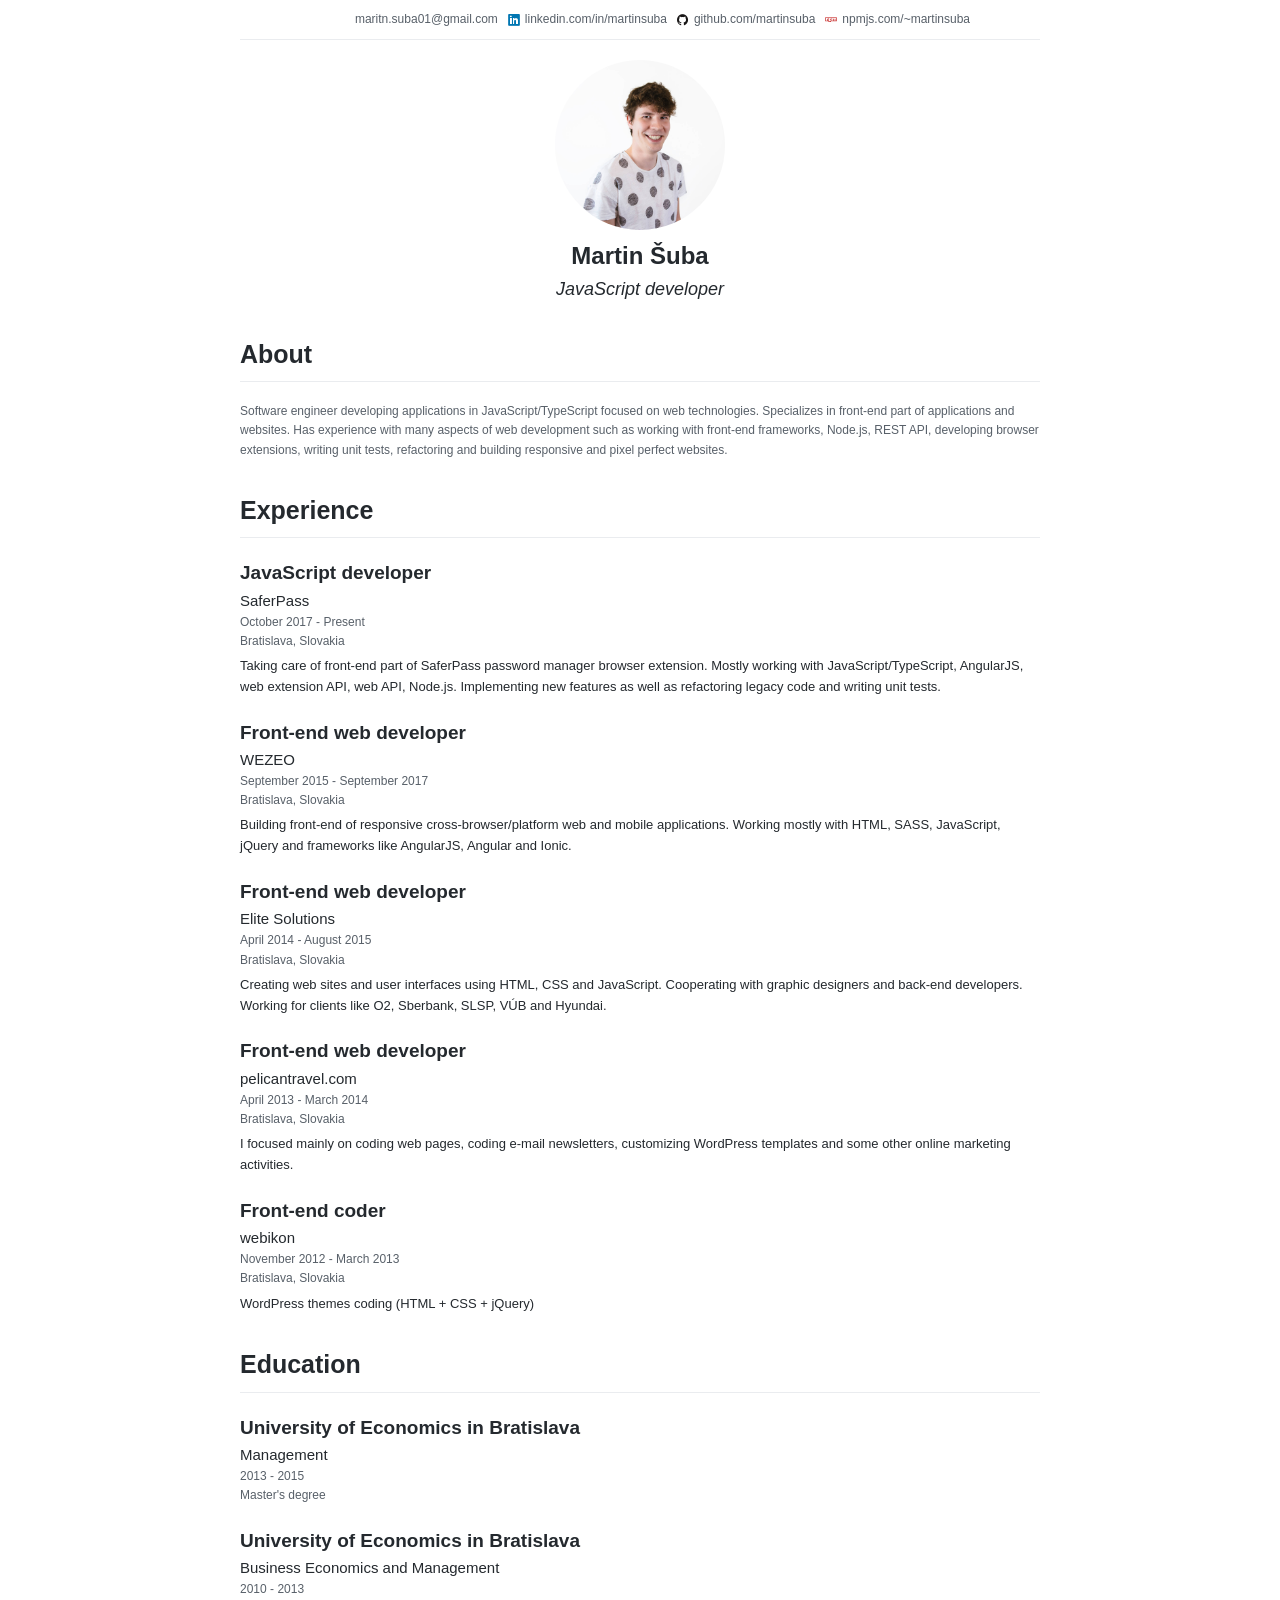
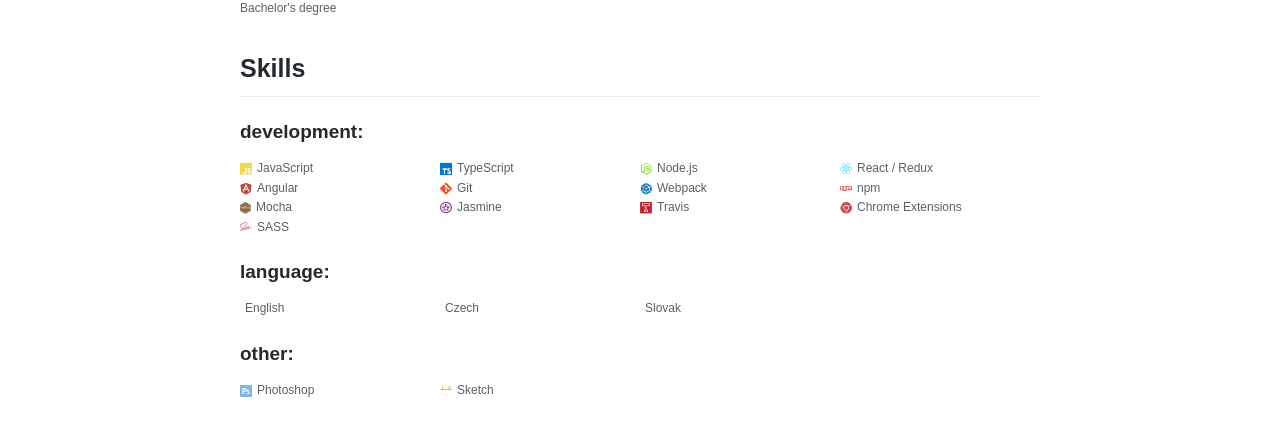
==== commit c98180d8: "Update data" ====
--- a/index.html
+++ b/index.html
@@ -1 +1 @@
-<!DOCTYPE html><html lang="en"><head><meta charset="utf-8"><title>cv</title><meta name="viewport" content="width=device-width,initial-scale=1"><meta name="mobile-web-app-capable" content="yes"><meta name="apple-mobile-web-app-capable" content="yes"><link rel="manifest" href="/manifest.json"><style>.photo{display:inline-block;width:170px;height:170px;overflow:hidden;border-radius:50%}.photo img{width:100%}header h2{font-weight:400;font-style:italic;margin:0}.contact{margin:10px 0 20px;list-style:none;color:#586069;padding-bottom:10px;border-bottom:1px solid #eaecef}.contact li{display:inline-block;margin:0 5px}.contact li>*{vertical-align:middle}.about div{margin-top:20px}.skills ul{padding:0}.skills ul li{margin:0;padding:0;display:inline-block;width:25%}.skills ul li>*{vertical-align:middle}body,html{font:12px/1.21 -apple-system,BlinkMacSystemFont,Segoe UI,Helvetica,Arial,sans-serif,Apple Color Emoji,Segoe UI Emoji;font-weight:400;text-align:center;line-height:1.6}a,body,html{color:#586069}a{text-decoration:none}h1,h2,h3{font-weight:600;margin:0;color:#24292e}i[class^=devicon]{margin-right:5px}section{text-align:left;margin:30px 0}section a{color:#24292e}section h1{font-size:25px;padding-bottom:.3em;border-bottom:1px solid #eaecef}section h2{font-size:19px}section h3{font-size:15px;font-weight:500}.container{width:800px;margin:0 auto}.item{margin:20px 0}.item .description{color:#24292e;margin-top:5px;font-size:13px}@media print{.item{page-break-inside:avoid}}[class^=devicon-]{font-family:devicon;speak:none;font-style:normal;font-weight:400;font-variant:normal;text-transform:none;line-height:1;-webkit-font-smoothing:antialiased;-moz-osx-font-smoothing:grayscale}.devicon-sketch-line:before{content:"\e94d"}.devicon-npm-original-wordmark:before{content:"\e952"}.devicon-linkedin-plain:before{content:"\e947"}.devicon-webpack-plain:before{content:"\e929"}.devicon-typescript-plain:before{content:"\e920"}.devicon-mocha-plain:before{content:"\e919"}.devicon-jasmine-plain:before{content:"\e91a"}.devicon-github-plain:before{content:"\e909"}.devicon-angularjs-plain:before{content:"\e61d"}.devicon-chrome-plain:before{content:"\e666"}.devicon-git-plain:before{content:"\e7a8"}.devicon-javascript-plain:before{content:"\e845"}.devicon-nodejs-plain:before{content:"\eb6a"}.devicon-photoshop-plain:before{content:"\eb6d"}.devicon-react-original:before{content:"\e601"}.devicon-sass-original:before{content:"\ebcb"}.devicon-travis-plain:before{content:"\ebcd"}.devicon-sketch-line.colored{color:#fdad00}.devicon-npm-original-wordmark.colored{color:#cb3837}.devicon-linkedin-plain.colored{color:#0076b2}.devicon-webpack-plain.colored{color:#1c78c0}.devicon-github-plain.colored{color:#181616}.devicon-angularjs-plain.colored{color:#c4473a}.devicon-chrome-plain.colored{color:#ce4e4e}.devicon-git-plain.colored{color:#f34f29}.devicon-jasmine-plain.colored{color:#8a4182}.devicon-javascript-plain.colored{color:#f0db4f}.devicon-mocha-plain.colored{color:#8d6748}.devicon-nodejs-plain.colored{color:#83cd29}.devicon-photoshop-plain.colored{color:#80b5e2}.devicon-react-original.colored{color:#61dafb}.devicon-sass-original.colored{color:#c69}.devicon-travis-plain.colored{color:#bb2031}.devicon-typescript-plain.colored{color:#007acc}</style><link href="/bundle.d82a9.css" rel="preload" as="style"></head><body><div class="container"><header><ul class="contact"><li><i class="devicon-null colored"></i><a href="mailto:maritn.suba01@gmail.com" target="_blank">maritn.suba01@gmail.com</a></li><li><i class="devicon-linkedin-plain colored"></i><a href="https://linkedin.com/in/martinsuba" target="_blank">linkedin.com/in/martinsuba</a></li><li><i class="devicon-github-plain colored"></i><a href="https://github.com/martinsuba" target="_blank">github.com/martinsuba</a></li><li><i class="devicon-npm-original-wordmark colored"></i><a href="https://npmjs.com/~martinsuba" target="_blank">npmjs.com/~martinsuba</a></li></ul><div class="photo"><img src="/6a4fb73b2607c39f4966632fc3dfd135.jpg"></div><h1>Martin Šuba</h1><h2>javascript developer</h2></header><section class="about"><h1>About</h1><div>Software engineer developing applications in Javascript/Typescript focused on web technologies. Specializes in front-end part of applications and websites. Has experience with many aspects of webdevelopment such as working with front-end frameworks, Node.js, REST API, developing browser extensions, writing unit tests, refactoring and building responsive and pixel perfect websites.</div></section><section class="experience"><h1>Experience</h1><div class="item"><h2>Javascript Developer</h2><h3><a href="https://saferpass.net" target="_blank">SaferPass</a></h3><span>October 2017 - Present</span><div>Bratislava, Slovakia</div><div class="description">Taking care of front-end part of SaferPass password manager browser extension. Mostly working with javascript/typescript, angularJS, web extension API, web API, node.js. Implementing new features as well as refactoring legacy code and writing unit tests.</div></div><div class="item"><h2>Front-end web developer</h2><h3><a href="https://www.wezeo.com/" target="_blank">WEZEO</a></h3><span>September 2015 - September 2017</span><div>Bratislava, Slovakia</div><div class="description">Building front-end of responsive cross-browser/platform web and mobile applications. Working mostly with HTML, SASS, Javascript, jQuery and frameworks like AngularJS, Angular and Ionic.</div></div><div class="item"><h2>Front-end web developer</h2><h3><a href="https://www.elitesolutions.sk" target="_blank">Elite Solutions</a></h3><span>April 2014 - August 2015</span><div>Bratislava, Slovakia</div><div class="description">Creating web sites and user interfaces using HTML, CSS and JavaScript. Cooperating with graphic designers and back-end developers. Working for clients like O2, Sberbank, SLSP, VÚB and Hyundai.</div></div><div class="item"><h2>Front-end web developer</h2><h3><a href="https://www.pelikan.sk/sk" target="_blank">pelicantravel.com</a></h3><span>April 2013 - March 2014</span><div>Bratislava, Slovakia</div><div class="description">I focused mainly on coding web pages, coding e-mail newsletters, customizing WordPress templates and some other online marketing activities.</div></div><div class="item"><h2>Front-end coder</h2><h3><a href="https://webikon.sk/" target="_blank">webikon</a></h3><span>November 2012 - March 2013</span><div>Bratislava, Slovakia</div><div class="description">Wordpress themes coding (HTML + CSS + jQuery)</div></div></section><section class="education"><h1>Education</h1><div class="item"><h2>University of Economics in Bratislava</h2><h3>Management</h3><span>2013 - 2015</span><div>Master's degree</div></div><div class="item"><h2>University of Economics in Bratislava</h2><h3>Business Economics and Management</h3><span>2010 - 2013</span><div>Bachelor's degree</div></div></section><section class="skills"><h1>Skills</h1><div class="item"><h2>development:</h2><ul><li><i class="devicon-javascript-plain colored"></i><span>Javascript</span></li><li><i class="devicon-typescript-plain colored"></i><span>TypeScript</span></li><li><i class="devicon-nodejs-plain colored"></i><span>Node.js</span></li><li><i class="devicon-react-original colored"></i><span>React / Redux</span></li><li><i class="devicon-angularjs-plain colored"></i><span>Angular</span></li><li><i class="devicon-git-plain colored"></i><span>Git</span></li><li><i class="devicon-webpack-plain colored"></i><span>Webpack</span></li><li><i class="devicon-npm-original-wordmark colored"></i><span>npm</span></li><li><i class="devicon-mocha-plain colored"></i><span>Mocha</span></li><li><i class="devicon-jasmine-plain colored"></i><span>Jasmine</span></li><li><i class="devicon-travis-plain colored"></i><span>Travis</span></li><li><i class="devicon-chrome-plain colored"></i><span>Chrome Extensions</span></li><li><i class="devicon-sass-original colored"></i><span>SASS</span></li></ul></div><div class="item"><h2>language:</h2><ul><li><i class="devicon-null colored"></i><span>English</span></li><li><i class="devicon-null colored"></i><span>Czech</span></li><li><i class="devicon-null colored"></i><span>Slovak</span></li></ul></div><div class="item"><h2>other:</h2><ul><li><i class="devicon-photoshop-plain colored"></i><span>Photoshop</span></li><li><i class="devicon-sketch-line colored"></i><span>Sketch</span></li></ul></div></section></div><script type="__PREACT_CLI_DATA__">{"preRenderData":{"url":"/"}}</script><script nomodule="">!function(){var e=document,t=e.createElement("script");if(!("noModule"in t)&&"onbeforeload"in t){var n=!1;e.addEventListener("beforeload",function(e){if(e.target===t)n=!0;else if(!e.target.hasAttribute("nomodule")||!n)return;e.preventDefault()},!0),t.type="module",t.src=".",e.head.appendChild(t),t.remove()}}();</script><script crossorigin="anonymous" src="/bundle.d9c6a.esm.js" type="module"></script><script nomodule="" src="/polyfills.ea3a1.js"></script><script nomodule="" defer="defer" src="/bundle.2158d.js"></script><link rel="stylesheet" href="/bundle.d82a9.css"></body></html>+<!DOCTYPE html><html lang="en"><head><meta charset="utf-8"><title>cv</title><meta name="viewport" content="width=device-width,initial-scale=1"><meta name="mobile-web-app-capable" content="yes"><meta name="apple-mobile-web-app-capable" content="yes"><link rel="manifest" href="/manifest.json"><style>.photo{display:inline-block;width:170px;height:170px;overflow:hidden;border-radius:50%}.photo img{width:100%}header h2{font-weight:400;font-style:italic;margin:0}.contact{margin:10px 0 20px;list-style:none;color:#586069;padding-bottom:10px;border-bottom:1px solid #eaecef}.contact li{display:inline-block;margin:0 5px}.contact li>*{vertical-align:middle}.about div{margin-top:20px}.skills ul{padding:0}.skills ul li{margin:0;padding:0;display:inline-block;width:25%}.skills ul li>*{vertical-align:middle}body,html{font:12px/1.21 -apple-system,BlinkMacSystemFont,Segoe UI,Helvetica,Arial,sans-serif,Apple Color Emoji,Segoe UI Emoji;font-weight:400;text-align:center;line-height:1.6}a,body,html{color:#586069}a{text-decoration:none}h1,h2,h3{font-weight:600;margin:0;color:#24292e}i[class^=devicon]{margin-right:5px}section{text-align:left;margin:30px 0}section a{color:#24292e}section h1{font-size:25px;padding-bottom:.3em;border-bottom:1px solid #eaecef}section h2{font-size:19px}section h3{font-size:15px;font-weight:500}.container{width:800px;margin:0 auto;max-width:100%}.item{margin:20px 0}.item .description{color:#24292e;margin-top:5px;font-size:13px}@media print{.item{page-break-inside:avoid}}[class^=devicon-]{font-family:devicon;speak:none;font-style:normal;font-weight:400;font-variant:normal;text-transform:none;line-height:1;-webkit-font-smoothing:antialiased;-moz-osx-font-smoothing:grayscale}.devicon-sketch-line:before{content:"\e94d"}.devicon-npm-original-wordmark:before{content:"\e952"}.devicon-linkedin-plain:before{content:"\e947"}.devicon-webpack-plain:before{content:"\e929"}.devicon-typescript-plain:before{content:"\e920"}.devicon-mocha-plain:before{content:"\e919"}.devicon-jasmine-plain:before{content:"\e91a"}.devicon-github-plain:before{content:"\e909"}.devicon-angularjs-plain:before{content:"\e61d"}.devicon-chrome-plain:before{content:"\e666"}.devicon-git-plain:before{content:"\e7a8"}.devicon-javascript-plain:before{content:"\e845"}.devicon-nodejs-plain:before{content:"\eb6a"}.devicon-photoshop-plain:before{content:"\eb6d"}.devicon-react-original:before{content:"\e601"}.devicon-sass-original:before{content:"\ebcb"}.devicon-travis-plain:before{content:"\ebcd"}.devicon-sketch-line.colored{color:#fdad00}.devicon-npm-original-wordmark.colored{color:#cb3837}.devicon-linkedin-plain.colored{color:#0076b2}.devicon-webpack-plain.colored{color:#1c78c0}.devicon-github-plain.colored{color:#181616}.devicon-angularjs-plain.colored{color:#c4473a}.devicon-chrome-plain.colored{color:#ce4e4e}.devicon-git-plain.colored{color:#f34f29}.devicon-jasmine-plain.colored{color:#8a4182}.devicon-javascript-plain.colored{color:#f0db4f}.devicon-mocha-plain.colored{color:#8d6748}.devicon-nodejs-plain.colored{color:#83cd29}.devicon-photoshop-plain.colored{color:#80b5e2}.devicon-react-original.colored{color:#61dafb}.devicon-sass-original.colored{color:#c69}.devicon-travis-plain.colored{color:#bb2031}.devicon-typescript-plain.colored{color:#007acc}</style><link href="/bundle.3f46d.css" rel="preload" as="style"></head><body><div class="container"><header><ul class="contact"><li><i class="devicon-null colored"></i><a href="mailto:maritn.suba01@gmail.com" target="_blank">maritn.suba01@gmail.com</a></li><li><i class="devicon-linkedin-plain colored"></i><a href="https://linkedin.com/in/martinsuba" target="_blank">linkedin.com/in/martinsuba</a></li><li><i class="devicon-github-plain colored"></i><a href="https://github.com/martinsuba" target="_blank">github.com/martinsuba</a></li><li><i class="devicon-npm-original-wordmark colored"></i><a href="https://npmjs.com/~martinsuba" target="_blank">npmjs.com/~martinsuba</a></li></ul><div class="photo"><img src="/6a4fb73b2607c39f4966632fc3dfd135.jpg"></div><h1>Martin Šuba</h1><h2>JavaScript developer</h2></header><section class="about"><h1>About</h1><div>Software engineer developing applications in JavaScript/TypeScript focused on web technologies. Specializes in front-end part of applications and websites. Has experience with many aspects of web development such as working with front-end frameworks, Node.js, REST API, developing browser extensions, writing unit tests, refactoring and building responsive and pixel perfect websites.</div></section><section class="experience"><h1>Experience</h1><div class="item"><h2>JavaScript developer</h2><h3><a href="https://saferpass.net" target="_blank">SaferPass</a></h3><span>October 2017 - Present</span><div>Bratislava, Slovakia</div><div class="description">Taking care of front-end part of SaferPass password manager browser extension. Mostly working with JavaScript/TypeScript, AngularJS, web extension API, web API, Node.js. Implementing new features as well as refactoring legacy code and writing unit tests.</div></div><div class="item"><h2>Front-end web developer</h2><h3><a href="https://www.wezeo.com/" target="_blank">WEZEO</a></h3><span>September 2015 - September 2017</span><div>Bratislava, Slovakia</div><div class="description">Building front-end of responsive cross-browser/platform web and mobile applications. Working mostly with HTML, SASS, JavaScript, jQuery and frameworks like AngularJS, Angular and Ionic.</div></div><div class="item"><h2>Front-end web developer</h2><h3><a href="https://www.elitesolutions.sk" target="_blank">Elite Solutions</a></h3><span>April 2014 - August 2015</span><div>Bratislava, Slovakia</div><div class="description">Creating web sites and user interfaces using HTML, CSS and JavaScript. Cooperating with graphic designers and back-end developers. Working for clients like O2, Sberbank, SLSP, VÚB and Hyundai.</div></div><div class="item"><h2>Front-end web developer</h2><h3><a href="https://www.pelikan.sk/sk" target="_blank">pelicantravel.com</a></h3><span>April 2013 - March 2014</span><div>Bratislava, Slovakia</div><div class="description">I focused mainly on coding web pages, coding e-mail newsletters, customizing WordPress templates and some other online marketing activities.</div></div><div class="item"><h2>Front-end coder</h2><h3><a href="https://webikon.sk/" target="_blank">webikon</a></h3><span>November 2012 - March 2013</span><div>Bratislava, Slovakia</div><div class="description">WordPress themes coding (HTML + CSS + jQuery)</div></div></section><section class="education"><h1>Education</h1><div class="item"><h2>University of Economics in Bratislava</h2><h3>Management</h3><span>2013 - 2015</span><div>Master's degree</div></div><div class="item"><h2>University of Economics in Bratislava</h2><h3>Business Economics and Management</h3><span>2010 - 2013</span><div>Bachelor's degree</div></div></section><section class="skills"><h1>Skills</h1><div class="item"><h2>development:</h2><ul><li><i class="devicon-javascript-plain colored"></i><span>JavaScript</span></li><li><i class="devicon-typescript-plain colored"></i><span>TypeScript</span></li><li><i class="devicon-nodejs-plain colored"></i><span>Node.js</span></li><li><i class="devicon-react-original colored"></i><span>React / Redux</span></li><li><i class="devicon-angularjs-plain colored"></i><span>Angular</span></li><li><i class="devicon-git-plain colored"></i><span>Git</span></li><li><i class="devicon-webpack-plain colored"></i><span>Webpack</span></li><li><i class="devicon-npm-original-wordmark colored"></i><span>npm</span></li><li><i class="devicon-mocha-plain colored"></i><span>Mocha</span></li><li><i class="devicon-jasmine-plain colored"></i><span>Jasmine</span></li><li><i class="devicon-travis-plain colored"></i><span>Travis</span></li><li><i class="devicon-chrome-plain colored"></i><span>Chrome Extensions</span></li><li><i class="devicon-sass-original colored"></i><span>SASS</span></li></ul></div><div class="item"><h2>language:</h2><ul><li><i class="devicon-null colored"></i><span>English</span></li><li><i class="devicon-null colored"></i><span>Czech</span></li><li><i class="devicon-null colored"></i><span>Slovak</span></li></ul></div><div class="item"><h2>other:</h2><ul><li><i class="devicon-photoshop-plain colored"></i><span>Photoshop</span></li><li><i class="devicon-sketch-line colored"></i><span>Sketch</span></li></ul></div></section></div><script type="__PREACT_CLI_DATA__">{"preRenderData":{"url":"/"}}</script><script nomodule="">!function(){var e=document,t=e.createElement("script");if(!("noModule"in t)&&"onbeforeload"in t){var n=!1;e.addEventListener("beforeload",function(e){if(e.target===t)n=!0;else if(!e.target.hasAttribute("nomodule")||!n)return;e.preventDefault()},!0),t.type="module",t.src=".",e.head.appendChild(t),t.remove()}}();</script><script crossorigin="anonymous" src="/bundle.ae6f0.esm.js" type="module"></script><script nomodule="" src="/polyfills.ea3a1.js"></script><script nomodule="" defer="defer" src="/bundle.6ae57.js"></script><link rel="stylesheet" href="/bundle.3f46d.css"></body></html>
--- a/bundle.3f46d.css
+++ b/bundle.3f46d.css
@@ -0,0 +1 @@
+.photo{display:inline-block;width:170px;height:170px;overflow:hidden;border-radius:50%}.photo img{width:100%}header h2{font-weight:400;font-style:italic;margin:0}.contact{margin:10px 0 20px;list-style:none;color:#586069;padding-bottom:10px;border-bottom:1px solid #eaecef}.contact li{display:inline-block;margin:0 5px}.contact li>*{vertical-align:middle}.about div{margin-top:20px}.skills ul{padding:0}.skills ul li{margin:0;padding:0;display:inline-block;width:25%}.skills ul li>*{vertical-align:middle}body,html{font:12px/1.21 -apple-system,BlinkMacSystemFont,Segoe UI,Helvetica,Arial,sans-serif,Apple Color Emoji,Segoe UI Emoji;font-weight:400;text-align:center;line-height:1.6}a,body,html{color:#586069}a{text-decoration:none}h1,h2,h3,h4{font-weight:600;margin:0;color:#24292e}i[class^=devicon]{margin-right:5px}section{text-align:left;margin:30px 0}section a{color:#24292e}section h1{font-size:25px;padding-bottom:.3em;border-bottom:1px solid #eaecef}section h2{font-size:19px}section h3{font-size:15px;font-weight:500}.container{width:800px;margin:0 auto;max-width:100%}.item{margin:20px 0}.item .description{color:#24292e;margin-top:5px;font-size:13px}@media print{.item{page-break-inside:avoid}}@font-face{font-family:devicon;src:url(/681fa39a79c22f0035a0720e2b2bda3b.eot);src:url(/681fa39a79c22f0035a0720e2b2bda3b.eot?#iefix-hdf3wh) format("embedded-opentype"),url(/0f964a72f8fbdf9c8d4e0122b8effb40.woff) format("woff"),url(/29f80b00a7b4641183f96f08be374697.ttf) format("truetype"),url(/74e6e6c3dcfca56767adabe83a510f2e.svg#devicon) format("svg");font-weight:400;font-style:normal}[class*=" devicon-"],[class^=devicon-]{font-family:devicon;speak:none;font-style:normal;font-weight:400;font-variant:normal;text-transform:none;line-height:1;-webkit-font-smoothing:antialiased;-moz-osx-font-smoothing:grayscale}.devicon-sketch-line-wordmark:before{content:"\e94c"}.devicon-sketch-line:before{content:"\e94d"}.devicon-npm-original-wordmark:before{content:"\e952"}.devicon-ionic-original-wordmark:before{content:"\e953"}.devicon-ionic-original:before{content:"\e954"}.devicon-ember-original-wordmark:before{content:"\e955"}.devicon-electron-original-wordmark:before{content:"\e956"}.devicon-electron-original:before{content:"\e957"}.devicon-vagrant-plain-wordmark:before{content:"\e94e"}.devicon-vagrant-plain:before{content:"\e94f"}.devicon-yarn-plain-wordmark:before{content:"\e950"}.devicon-yarn-plain:before{content:"\e951"}.devicon-handlebars-plain-wordmark:before{content:"\e94a"}.devicon-handlebars-plain:before{content:"\e94b"}.devicon-couchdb-plain-wordmark:before{content:"\e948"}.devicon-couchdb-plain:before{content:"\e949"}.devicon-behance-plain-wordmark:before{content:"\e943"}.devicon-behance-plain:before{content:"\e945"}.devicon-linkedin-plain-wordmark:before{content:"\e946"}.devicon-linkedin-plain:before{content:"\e947"}.devicon-ceylon-plain-wordmark:before{content:"\e943"}.devicon-ceylon-plain:before{content:"\e944"}.devicon-elm-plain-wordmark:before{content:"\e941"}.devicon-elm-plain:before{content:"\e942"}.devicon-cakephp-plain-wordmark:before{content:"\e93f"}.devicon-cakephp-plain:before{content:"\e940"}.devicon-stylus-original:before{content:"\e93e"}.devicon-express-original-wordmark:before{content:"\e93c"}.devicon-express-original:before{content:"\e93d"}.devicon-devicon-plain-wordmark:before{content:"\e93a"}.devicon-devicon-plain:before{content:"\e93b"}.devicon-intellij-plain-wordmark:before{content:"\e932"}.devicon-intellij-plain:before{content:"\e933"}.devicon-pycharm-plain-wordmark:before{content:"\e934"}.devicon-pycharm-plain:before{content:"\e935"}.devicon-rubymine-plain-wordmark:before{content:"\e936"}.devicon-rubymine-plain:before{content:"\e937"}.devicon-webstorm-plain-wordmark:before{content:"\e938"}.devicon-webstorm-plain:before{content:"\e939"}.devicon-tomcat-line-wordmark:before{content:"\e92c"}.devicon-tomcat-line:before{content:"\e92d"}.devicon-vuejs-line-wordmark:before{content:"\e92e"}.devicon-vuejs-line:before{content:"\e92f"}.devicon-vuejs-plain-wordmark:before{content:"\e930"}.devicon-vuejs-plain:before{content:"\e931"}.devicon-swift-plain-wordmark:before{content:"\e92a"}.devicon-swift-plain:before{content:"\e92b"}.devicon-webpack-plain-wordmark:before{content:"\e928"}.devicon-webpack-plain:before{content:"\e929"}.devicon-visualstudio-plain-wordmark:before{content:"\e926"}.devicon-visualstudio-plain:before{content:"\e927"}.devicon-slack-plain-wordmark:before{content:"\e924"}.devicon-slack-plain:before{content:"\e925"}.devicon-facebook-original:before,.devicon-facebook-plain:before{content:"\e91c"}.devicon-typescript-original:before,.devicon-typescript-plain:before{content:"\e920"}.devicon-babel-original:before,.devicon-babel-plain:before{content:"\e921"}.devicon-mocha-plain:before{content:"\e919"}.devicon-jasmine-plain-wordmark:before{content:"\e91b"}.devicon-jasmine-plain:before{content:"\e91a"}.devicon-gatling-plain-wordmark:before{content:"\e918"}.devicon-gatling-plain:before{content:"\e917"}.devicon-ssh-original-wordmark:before,.devicon-ssh-plain-wordmark:before{content:"\e916"}.devicon-ssh-original:before,.devicon-ssh-plain:before{content:"\e915"}.devicon-sourcetree-original-wordmark:before,.devicon-sourcetree-plain-wordmark:before{content:"\e914"}.devicon-sourcetree-original:before,.devicon-sourcetree-plain:before{content:"\e913"}.devicon-phpstorm-plain-wordmark:before{content:"\e912"}.devicon-phpstorm-plain:before{content:"\e911"}.devicon-protractor-plain-wordmark:before{content:"\e901"}.devicon-protractor-plain:before{content:"\e900"}.devicon-gradle-plain-wordmark:before{content:"\e8f1"}.devicon-gradle-plain:before{content:"\e902"}.devicon-cucumber-plain-wordmark:before{content:"\e905"}.devicon-cucumber-plain:before{content:"\e904"}.devicon-jeet-plain-wordmark:before{content:"\e906"}.devicon-jeet-plain:before{content:"\e903"}.devicon-gitlab-plain-wordmark:before{content:"\e908"}.devicon-gitlab-plain:before{content:"\e907"}.devicon-github-original-wordmark:before,.devicon-github-plain-wordmark:before{content:"\e90a"}.devicon-github-original:before,.devicon-github-plain:before{content:"\e909"}.devicon-d3js-plain:before{content:"\e90c"}.devicon-confluence-original-wordmark:before,.devicon-confluence-plain-wordmark:before{content:"\e90e"}.devicon-confluence-original:before,.devicon-confluence-plain:before{content:"\e90d"}.devicon-bitbucket-original-wordmark:before,.devicon-bitbucket-plain-wordmark:before{content:"\e910"}.devicon-bitbucket-original:before,.devicon-bitbucket-plain:before{content:"\e90f"}.devicon-safari-line-wordmark:before{content:"\e632"}.devicon-safari-line:before{content:"\e63a"}.devicon-safari-plain-wordmark:before{content:"\e63b"}.devicon-safari-plain:before{content:"\e63c"}.devicon-jetbrains-line-wordmark:before,.devicon-jetbrains-line:before,.devicon-jetbrains-plain-wordmark:before,.devicon-jetbrains-plain:before{content:"\e63d"}.devicon-django-line-wordmark:before,.devicon-django-line:before{content:"\e63e"}.devicon-django-plain-wordmark:before,.devicon-django-plain:before{content:"\e63f"}.devicon-gimp-plain:before{content:"\e633"}.devicon-redhat-plain-wordmark:before{content:"\e62a"}.devicon-redhat-plain:before{content:"\e62b"}.devicon-cplusplus-line-wordmark:before,.devicon-cplusplus-line:before{content:"\e634"}.devicon-cplusplus-plain-wordmark:before,.devicon-cplusplus-plain:before{content:"\e635"}.devicon-csharp-line-wordmark:before,.devicon-csharp-line:before{content:"\e636"}.devicon-csharp-plain-wordmark:before,.devicon-csharp-plain:before{content:"\e637"}.devicon-c-line-wordmark:before,.devicon-c-line:before{content:"\e638"}.devicon-c-plain-wordmark:before,.devicon-c-plain:before{content:"\e639"}.devicon-nodewebkit-line-wordmark:before{content:"\e611"}.devicon-nodewebkit-line:before{content:"\e612"}.devicon-nodewebkit-plain-wordmark:before{content:"\e613"}.devicon-nodewebkit-plain:before{content:"\e614"}.devicon-nginx-original-wordmark:before,.devicon-nginx-original:before,.devicon-nginx-plain-wordmark:before,.devicon-nginx-plain:before{content:"\e615"}.devicon-erlang-plain-wordmark:before{content:"\e616"}.devicon-erlang-plain:before{content:"\e617"}.devicon-doctrine-line-wordmark:before{content:"\e618"}.devicon-doctrine-line:before{content:"\e619"}.devicon-doctrine-plain-wordmark:before{content:"\e61a"}.devicon-doctrine-plain:before{content:"\e625"}.devicon-apache-line-wordmark:before{content:"\e626"}.devicon-apache-line:before{content:"\e627"}.devicon-apache-plain-wordmark:before{content:"\e628"}.devicon-apache-plain:before{content:"\e629"}.devicon-go-line:before{content:"\e610"}.devicon-redis-plain-wordmark:before{content:"\e606"}.devicon-redis-plain:before{content:"\e607"}.devicon-meteor-plain-wordmark:before{content:"\e608"}.devicon-meteor-plain:before{content:"\e609"}.devicon-heroku-line-wordmark:before,.devicon-heroku-original-wordmark:before{content:"\e60a"}.devicon-heroku-line:before,.devicon-heroku-original:before{content:"\e60b"}.devicon-heroku-plain-wordmark:before{content:"\e60c"}.devicon-heroku-plain:before{content:"\e60f"}.devicon-go-plain:before{content:"\e61b"}.devicon-docker-plain-wordmark:before{content:"\e61e"}.devicon-docker-plain:before{content:"\e61f"}.devicon-amazonwebservices-original:before,.devicon-amazonwebservices-plain:before{content:"\e603"}.devicon-amazonwebservices-plain-wordmark:before{content:"\e604"}.devicon-android-plain-wordmark:before{content:"\e60d"}.devicon-android-plain:before{content:"\e60e"}.devicon-angularjs-plain-wordmark:before{content:"\e61c"}.devicon-angularjs-plain:before{content:"\e61d"}.devicon-appcelerator-original:before,.devicon-appcelerator-plain:before{content:"\e620"}.devicon-appcelerator-plain-wordmark:before{content:"\e621"}.devicon-apple-original:before,.devicon-apple-plain:before{content:"\e622"}.devicon-atom-original-wordmark:before,.devicon-atom-plain-wordmark:before{content:"\e623"}.devicon-atom-original:before,.devicon-atom-plain:before{content:"\e624"}.devicon-backbonejs-plain-wordmark:before{content:"\e62c"}.devicon-backbonejs-plain:before{content:"\e62d"}.devicon-bootstrap-plain-wordmark:before{content:"\e62e"}.devicon-bootstrap-plain:before{content:"\e62f"}.devicon-bower-line-wordmark:before{content:"\e630"}.devicon-bower-line:before{content:"\e631"}.devicon-bower-plain-wordmark:before{content:"\e64e"}.devicon-bower-plain:before{content:"\e64f"}.devicon-chrome-plain-wordmark:before{content:"\e665"}.devicon-chrome-plain:before{content:"\e666"}.devicon-codeigniter-plain-wordmark:before{content:"\e667"}.devicon-codeigniter-plain:before{content:"\e668"}.devicon-coffeescript-original-wordmark:before,.devicon-coffeescript-plain-wordmark:before{content:"\e669"}.devicon-coffeescript-original:before,.devicon-coffeescript-plain:before{content:"\e66a"}.devicon-css3-plain-wordmark:before{content:"\e678"}.devicon-css3-plain:before{content:"\e679"}.devicon-debian-plain-wordmark:before{content:"\e67e"}.devicon-debian-plain:before{content:"\e67f"}.devicon-dot-net-plain-wordmark:before{content:"\e6d3"}.devicon-dot-net-plain:before{content:"\e6d4"}.devicon-drupal-plain-wordmark:before{content:"\e6e2"}.devicon-drupal-plain:before{content:"\e6e3"}.devicon-firefox-plain-wordmark:before{content:"\e75d"}.devicon-firefox-plain:before{content:"\e75e"}.devicon-foundation-plain-wordmark:before{content:"\e7a2"}.devicon-foundation-plain:before{content:"\e7a3"}.devicon-git-plain-wordmark:before{content:"\e7a7"}.devicon-git-plain:before{content:"\e7a8"}.devicon-google-original-wordmark:before,.devicon-google-plain-wordmark:before{content:"\e91d"}.devicon-google-original:before,.devicon-google-plain:before{content:"\e91e"}.devicon-grunt-line-wordmark:before{content:"\e7a9"}.devicon-grunt-line:before{content:"\e7aa"}.devicon-grunt-plain-wordmark:before{content:"\e7ea"}.devicon-grunt-plain:before{content:"\e7eb"}.devicon-gulp-plain:before{content:"\e7ec"}.devicon-html5-plain-wordmark:before{content:"\e7f6"}.devicon-html5-plain:before{content:"\e7f7"}.devicon-ie10-original:before,.devicon-ie10-plain:before{content:"\e7f8"}.devicon-illustrator-line:before{content:"\e7f9"}.devicon-illustrator-plain:before{content:"\e7fa"}.devicon-inkscape-plain-wordmark:before{content:"\e834"}.devicon-inkscape-plain:before{content:"\e835"}.devicon-java-plain-wordmark:before{content:"\e841"}.devicon-java-plain:before{content:"\e842"}.devicon-javascript-plain:before{content:"\e845"}.devicon-jquery-plain-wordmark:before{content:"\e849"}.devicon-jquery-plain:before{content:"\e84a"}.devicon-krakenjs-plain-wordmark:before{content:"\e84f"}.devicon-krakenjs-plain:before{content:"\e850"}.devicon-laravel-plain-wordmark:before{content:"\e851"}.devicon-laravel-plain:before{content:"\e852"}.devicon-less-plain-wordmark:before{content:"\e853"}.devicon-linux-plain:before{content:"\eb1c"}.devicon-mongodb-plain-wordmark:before{content:"\eb43"}.devicon-mongodb-plain:before{content:"\eb44"}.devicon-moodle-plain-wordmark:before{content:"\eb5a"}.devicon-moodle-plain:before{content:"\eb5b"}.devicon-mysql-plain-wordmark:before{content:"\eb60"}.devicon-mysql-plain:before{content:"\eb61"}.devicon-nodejs-plain-wordmark:before{content:"\eb69"}.devicon-nodejs-plain:before{content:"\eb6a"}.devicon-oracle-original:before,.devicon-oracle-plain:before{content:"\eb6b"}.devicon-photoshop-line:before{content:"\eb6c"}.devicon-photoshop-plain:before{content:"\eb6d"}.devicon-php-plain:before{content:"\eb71"}.devicon-postgresql-plain-wordmark:before{content:"\eb7c"}.devicon-postgresql-plain:before{content:"\eb7d"}.devicon-python-plain-wordmark:before{content:"\eb88"}.devicon-python-plain:before{content:"\eb89"}.devicon-rails-plain-wordmark:before{content:"\eba2"}.devicon-rails-plain:before{content:"\eba3"}.devicon-react-original-wordmark:before,.devicon-react-plain-wordmark:before{content:"\e600"}.devicon-react-original:before,.devicon-react-plain:before{content:"\e601"}.devicon-ruby-plain-wordmark:before{content:"\ebc9"}.devicon-ruby-plain:before{content:"\ebca"}.devicon-sass-original:before,.devicon-sass-plain:before{content:"\ebcb"}.devicon-sequelize-original-wordmark:before,.devicon-sequelize-plain-wordmark:before{content:"\e922"}.devicon-sequelize-original:before,.devicon-sequelize-plain:before{content:"\e923"}.devicon-symfony-original-wordmark:before,.devicon-symfony-plain-wordmark:before{content:"\e602"}.devicon-symfony-original:before,.devicon-symfony-plain:before{content:"\e605"}.devicon-travis-plain-wordmark:before{content:"\ebcc"}.devicon-travis-plain:before{content:"\ebcd"}.devicon-trello-plain-wordmark:before{content:"\ebce"}.devicon-trello-plain:before{content:"\ebcf"}.devicon-twitter-original:before,.devicon-twitter-plain:before{content:"\e91f"}.devicon-ubuntu-plain-wordmark:before{content:"\ebd0"}.devicon-ubuntu-plain:before{content:"\ebd1"}.devicon-vim-plain:before{content:"\ebf3"}.devicon-windows8-original-wordmark:before,.devicon-windows8-plain-wordmark:before{content:"\ebf4"}.devicon-windows8-original:before,.devicon-windows8-plain:before{content:"\ebf5"}.devicon-wordpress-plain-wordmark:before{content:"\ebfd"}.devicon-wordpress-plain:before{content:"\ebfe"}.devicon-yii-plain-wordmark:before{content:"\ec01"}.devicon-yii-plain:before{content:"\ec02"}.devicon-zend-plain-wordmark:before{content:"\ec03"}.devicon-zend-plain:before{content:"\ec04"}.devicon-sketch-line-wordmark.colored,.devicon-sketch-line.colored{color:#fdad00}.devicon-npm-original-wordmark.colored{color:#cb3837}.devicon-ionic-original-wordmark.colored,.devicon-ionic-original.colored{color:#4e8ef7}.devicon-ember-original-wordmark.colored{color:#dd3f24}.devicon-electron-original-wordmark.colored,.devicon-electron-original.colored{color:#47848f}.devicon-vagrant-plain-wordmark.colored,.devicon-vagrant-plain.colored{color:#127eff}.devicon-yarn-plain-wordmark.colored,.devicon-yarn-plain.colored{color:#2c8ebb}.devicon-handlebars-plain-wordmark.colored,.devicon-handlebars-plain.colored{color:#000}.devicon-couchdb-plain-wordmark.colored,.devicon-couchdb-plain.colored{color:#e42528}.devicon-behance-plain-wordmark.colored,.devicon-behance-plain.colored{color:#0071e0}.devicon-linkedin-plain-wordmark.colored,.devicon-linkedin-plain.colored{color:#0076b2}.devicon-ceylon-plain-wordmark.colored,.devicon-ceylon-plain.colored{color:#ab710a}.devicon-elm-plain-wordmark.colored,.devicon-elm-plain.colored{color:#34495e}.devicon-cakephp-plain-wordmark.colored,.devicon-cakephp-plain.colored{color:#d43d44}.devicon-stylus-original.colored{color:#333}.devicon-express-original-wordmark.colored,.devicon-express-original.colored{color:#444}.devicon-devicon-plain-wordmark.colored,.devicon-devicon-plain.colored{color:#60be86}.devicon-intellij-plain-wordmark.colored,.devicon-intellij-plain.colored{color:#136ba2}.devicon-pycharm-plain-wordmark.colored,.devicon-pycharm-plain.colored{color:#4d8548}.devicon-rubymine-plain-wordmark.colored,.devicon-rubymine-plain.colored{color:#c12c4c}.devicon-webstorm-plain-wordmark.colored,.devicon-webstorm-plain.colored{color:#2788b5}.devicon-tomcat-line-wordmark.colored,.devicon-tomcat-line.colored{color:#d1a41a}.devicon-vuejs-line-wordmark.colored,.devicon-vuejs-line.colored,.devicon-vuejs-plain-wordmark.colored,.devicon-vuejs-plain.colored{color:#41b883}.devicon-swift-plain-wordmark.colored,.devicon-swift-plain.colored{color:#f05138}.devicon-webpack-plain-wordmark.colored,.devicon-webpack-plain.colored{color:#1c78c0}.devicon-visualstudio-plain-wordmark.colored,.devicon-visualstudio-plain.colored{color:#68217a}.devicon-slack-plain-wordmark.colored,.devicon-slack-plain.colored{color:#2d333a}.devicon-gatling-plain-wordmark.colored,.devicon-gatling-plain.colored{color:#e77500}.devicon-ssh-original-wordmark.colored,.devicon-ssh-original.colored,.devicon-ssh-plain-wordmark.colored,.devicon-ssh-plain.colored{color:#231f20}.devicon-sourcetree-original-wordmark.colored,.devicon-sourcetree-original.colored,.devicon-sourcetree-plain-wordmark.colored,.devicon-sourcetree-plain.colored{color:#205081}.devicon-phpstorm-plain-wordmark.colored,.devicon-phpstorm-plain.colored{color:#5058a6}.devicon-protractor-plain-wordmark.colored,.devicon-protractor-plain.colored{color:#b7111d}.devicon-cucumber-plain-wordmark.colored,.devicon-cucumber-plain.colored{color:#00a818}.devicon-gradle-plain-wordmark.colored,.devicon-gradle-plain.colored{color:#02303a}.devicon-jeet-plain-wordmark.colored,.devicon-jeet-plain.colored{color:#ff664a}.devicon-gitlab-plain-wordmark.colored,.devicon-gitlab-plain.colored{color:#e24329}.devicon-github-original-wordmark.colored,.devicon-github-original.colored,.devicon-github-plain-wordmark.colored,.devicon-github-plain.colored{color:#181616}.devicon-d3js-plain.colored{color:#f7974e}.devicon-bitbucket-original-wordmark.colored,.devicon-bitbucket-original.colored,.devicon-bitbucket-plain-wordmark.colored,.devicon-bitbucket-plain.colored,.devicon-confluence-original-wordmark.colored,.devicon-confluence-original.colored,.devicon-confluence-plain-wordmark.colored,.devicon-confluence-plain.colored{color:#205081}.devicon-amazonwebservices-original.colored,.devicon-amazonwebservices-plain-wordmark.colored,.devicon-amazonwebservices-plain.colored{color:#f7a80d}.devicon-android-plain-wordmark.colored,.devicon-android-plain.colored{color:#a4c439}.devicon-angularjs-plain-wordmark.colored,.devicon-angularjs-plain.colored{color:#c4473a}.devicon-apache-line-wordmark.colored,.devicon-apache-line.colored,.devicon-apache-plain-wordmark.colored,.devicon-apache-plain.colored{color:#303284}.devicon-appcelerator-original.colored,.devicon-appcelerator-plain-wordmark.colored,.devicon-appcelerator-plain.colored{color:#ac162c}.devicon-apple-original.colored,.devicon-apple-plain.colored{color:#000}.devicon-atom-original-wordmark.colored,.devicon-atom-original.colored,.devicon-atom-plain-wordmark.colored,.devicon-atom-plain.colored{color:#67595d}.devicon-babel-original.colored,.devicon-babel-plain.colored{color:#f9dc3e}.devicon-backbonejs-plain-wordmark.colored,.devicon-backbonejs-plain.colored{color:#002a41}.devicon-bootstrap-plain-wordmark.colored,.devicon-bootstrap-plain.colored{color:#59407f}.devicon-bower-line-wordmark.colored,.devicon-bower-line.colored,.devicon-bower-plain-wordmark.colored,.devicon-bower-plain.colored{color:#ef5734}.devicon-c-line-wordmark.colored,.devicon-c-line.colored,.devicon-c-plain-wordmark.colored,.devicon-c-plain.colored{color:#03599c}.devicon-chrome-plain-wordmark.colored,.devicon-chrome-plain.colored{color:#ce4e4e}.devicon-codeigniter-plain-wordmark.colored,.devicon-codeigniter-plain.colored{color:#ee4323}.devicon-coffeescript-original-wordmark.colored,.devicon-coffeescript-original.colored,.devicon-coffeescript-plain-wordmark.colored,.devicon-coffeescript-plain.colored{color:#28334c}.devicon-cplusplus-line-wordmark.colored,.devicon-cplusplus-line.colored,.devicon-cplusplus-plain-wordmark.colored,.devicon-cplusplus-plain.colored{color:#9c033a}.devicon-csharp-line-wordmark.colored,.devicon-csharp-line.colored,.devicon-csharp-plain-wordmark.colored,.devicon-csharp-plain.colored{color:#68217a}.devicon-css3-plain-wordmark.colored,.devicon-css3-plain.colored{color:#3d8fc6}.devicon-debian-plain-wordmark.colored,.devicon-debian-plain.colored{color:#a80030}.devicon-django-line-wordmark.colored,.devicon-django-line.colored,.devicon-django-plain-wordmark.colored,.devicon-django-plain.colored{color:#003a2b}.devicon-docker-plain-wordmark.colored,.devicon-docker-plain.colored{color:#019bc6}.devicon-doctrine-line-wordmark.colored,.devicon-doctrine-line.colored,.devicon-doctrine-plain-wordmark.colored,.devicon-doctrine-plain.colored{color:#f56d39}.devicon-dot-net-plain-wordmark.colored,.devicon-dot-net-plain.colored{color:#1384c8}.devicon-drupal-plain-wordmark.colored,.devicon-drupal-plain.colored{color:#0073ba}.devicon-erlang-plain-wordmark.colored,.devicon-erlang-plain.colored{color:#a90533}.devicon-facebook-original.colored,.devicon-facebook-plain.colored{color:#3d5a98}.devicon-firefox-plain-wordmark.colored,.devicon-firefox-plain.colored{color:#dd732a}.devicon-foundation-plain-wordmark.colored,.devicon-foundation-plain.colored{color:#008cba}.devicon-gimp-plain-wordmark.colored,.devicon-gimp-plain.colored{color:#716955}.devicon-git-plain-wordmark.colored,.devicon-git-plain.colored{color:#f34f29}.devicon-go-line.colored,.devicon-go-plain.colored{color:#000}.devicon-google-original-wordmark.colored,.devicon-google-original.colored,.devicon-google-plain-wordmark.colored,.devicon-google-plain.colored{color:#587dbd}.devicon-grunt-line-wordmark.colored,.devicon-grunt-line.colored,.devicon-grunt-plain-wordmark.colored,.devicon-grunt-plain.colored{color:#fcaa1a}.devicon-gulp-plain.colored{color:#eb4a4b}.devicon-heroku-line-wordmark.colored,.devicon-heroku-line.colored,.devicon-heroku-original-wordmark.colored,.devicon-heroku-original.colored,.devicon-heroku-plain-wordmark.colored,.devicon-heroku-plain.colored{color:#6762a6}.devicon-html5-plain-wordmark.colored,.devicon-html5-plain.colored{color:#e54d26}.devicon-ie10-original.colored,.devicon-ie10-plain.colored{color:#1ebbee}.devicon-illustrator-line.colored,.devicon-illustrator-plain.colored{color:#faa625}.devicon-inkscape-plain-wordmark.colored,.devicon-inkscape-plain.colored{color:#000}.devicon-java-plain-wordmark.colored,.devicon-java-plain.colored{color:#ea2d2e}.devicon-jasmine-plain-wordmark.colored,.devicon-jasmine-plain.colored{color:#8a4182}.devicon-javascript-plain.colored{color:#f0db4f}.devicon-jetbrains-line-wordmark.colored,.devicon-jetbrains-line.colored,.devicon-jetbrains-plain-wordmark.colored,.devicon-jetbrains-plain.colored{color:#f68b1f}.devicon-jquery-plain-wordmark.colored,.devicon-jquery-plain.colored{color:#0769ad}.devicon-krakenjs-plain-wordmark.colored,.devicon-krakenjs-plain.colored{color:#0081c2}.devicon-laravel-plain-wordmark.colored,.devicon-laravel-plain.colored{color:#fd4f31}.devicon-less-plain-wordmark.colored{color:#2a4d80}.devicon-linux-plain.colored{color:#000}.devicon-meteor-plain-wordmark.colored,.devicon-meteor-plain.colored{color:#df5052}.devicon-mocha-plain.colored{color:#8d6748}.devicon-mongodb-plain-wordmark.colored,.devicon-mongodb-plain.colored{color:#4faa41}.devicon-moodle-plain-wordmark.colored,.devicon-moodle-plain.colored{color:#f7931e}.devicon-mysql-plain-wordmark.colored,.devicon-mysql-plain.colored{color:#00618a}.devicon-nginx-original-wordmark.colored,.devicon-nginx-original.colored,.devicon-nginx-plain-wordmark.colored,.devicon-nginx-plain.colored{color:#090}.devicon-nodejs-plain-wordmark.colored,.devicon-nodejs-plain.colored{color:#83cd29}.devicon-nodewebkit-line-wordmark.colored,.devicon-nodewebkit-line.colored,.devicon-nodewebkit-plain-wordmark.colored,.devicon-nodewebkit-plain.colored{color:#3d3b47}.devicon-oracle-original.colored,.devicon-oracle-plain-wordmark.colored,.devicon-oracle-plain.colored{color:#ea1b22}.devicon-photoshop-line.colored,.devicon-photoshop-plain.colored{color:#80b5e2}.devicon-php-plain.colored{color:#6181b6}.devicon-postgresql-plain-wordmark.colored,.devicon-postgresql-plain.colored{color:#336791}.devicon-python-plain-wordmark.colored,.devicon-python-plain.colored{color:#ffd845}.devicon-rails-plain-wordmark.colored,.devicon-rails-plain.colored{color:#a62c46}.devicon-ruby-plain-wordmark.colored,.devicon-ruby-plain.colored{color:#d91404}.devicon-safari-line-wordmark.colored,.devicon-safari-line.colored,.devicon-safari-plain-wordmark.colored,.devicon-safari-plain.colored{color:#1b88ca}.devicon-react-original-wordmark.colored,.devicon-react-original.colored,.devicon-react-plain-wordmark.colored,.devicon-react-plain.colored{color:#61dafb}.devicon-redhat-original-wordmark.colored,.devicon-redhat-original.colored,.devicon-redhat-plain-wordmark.colored,.devicon-redhat-plain.colored{color:#e93442}.devicon-redis-plain-wordmark.colored,.devicon-redis-plain.colored{color:#d82c20}.devicon-sass-original.colored,.devicon-sass-plain-wordmark.colored,.devicon-sass-plain.colored{color:#c69}.devicon-sequelize-original-wordmark.colored,.devicon-sequelize-original.colored,.devicon-sequelize-plain-wordmark.colored,.devicon-sequelize-plain.colored{color:#3b4b72}.devicon-symfony-original-wordmark.colored,.devicon-symfony-original.colored,.devicon-symfony-plain-wordmark.colored,.devicon-symfony-plain.colored{color:#1a171b}.devicon-travis-plain-wordmark.colored,.devicon-travis-plain.colored{color:#bb2031}.devicon-trello-plain-wordmark.colored,.devicon-trello-plain.colored{color:#23719f}.devicon-twitter-original.colored,.devicon-twitter-plain.colored{color:#1da1f2}.devicon-typescript-original.colored,.devicon-typescript-plain.colored{color:#007acc}.devicon-ubuntu-plain-wordmark.colored,.devicon-ubuntu-plain.colored{color:#dd4814}.devicon-vim-plain.colored{color:#179a33}.devicon-windows8-original-wordmark.colored,.devicon-windows8-original.colored,.devicon-windows8-plain-wordmark.colored,.devicon-windows8-plain.colored{color:#00adef}.devicon-wordpress-plain-wordmark.colored,.devicon-wordpress-plain.colored{color:#494949}.devicon-yii-plain-wordmark.colored,.devicon-yii-plain.colored{color:#0073bb}.devicon-zend-plain-wordmark.colored,.devicon-zend-plain.colored{color:#68b604}
--- a/bundle.3f46d.css
+++ b/bundle.3f46d.css
@@ -0,0 +1 @@
+.photo{display:inline-block;width:170px;height:170px;overflow:hidden;border-radius:50%}.photo img{width:100%}header h2{font-weight:400;font-style:italic;margin:0}.contact{margin:10px 0 20px;list-style:none;color:#586069;padding-bottom:10px;border-bottom:1px solid #eaecef}.contact li{display:inline-block;margin:0 5px}.contact li>*{vertical-align:middle}.about div{margin-top:20px}.skills ul{padding:0}.skills ul li{margin:0;padding:0;display:inline-block;width:25%}.skills ul li>*{vertical-align:middle}body,html{font:12px/1.21 -apple-system,BlinkMacSystemFont,Segoe UI,Helvetica,Arial,sans-serif,Apple Color Emoji,Segoe UI Emoji;font-weight:400;text-align:center;line-height:1.6}a,body,html{color:#586069}a{text-decoration:none}h1,h2,h3,h4{font-weight:600;margin:0;color:#24292e}i[class^=devicon]{margin-right:5px}section{text-align:left;margin:30px 0}section a{color:#24292e}section h1{font-size:25px;padding-bottom:.3em;border-bottom:1px solid #eaecef}section h2{font-size:19px}section h3{font-size:15px;font-weight:500}.container{width:800px;margin:0 auto;max-width:100%}.item{margin:20px 0}.item .description{color:#24292e;margin-top:5px;font-size:13px}@media print{.item{page-break-inside:avoid}}@font-face{font-family:devicon;src:url(/681fa39a79c22f0035a0720e2b2bda3b.eot);src:url(/681fa39a79c22f0035a0720e2b2bda3b.eot?#iefix-hdf3wh) format("embedded-opentype"),url(/0f964a72f8fbdf9c8d4e0122b8effb40.woff) format("woff"),url(/29f80b00a7b4641183f96f08be374697.ttf) format("truetype"),url(/74e6e6c3dcfca56767adabe83a510f2e.svg#devicon) format("svg");font-weight:400;font-style:normal}[class*=" devicon-"],[class^=devicon-]{font-family:devicon;speak:none;font-style:normal;font-weight:400;font-variant:normal;text-transform:none;line-height:1;-webkit-font-smoothing:antialiased;-moz-osx-font-smoothing:grayscale}.devicon-sketch-line-wordmark:before{content:"\e94c"}.devicon-sketch-line:before{content:"\e94d"}.devicon-npm-original-wordmark:before{content:"\e952"}.devicon-ionic-original-wordmark:before{content:"\e953"}.devicon-ionic-original:before{content:"\e954"}.devicon-ember-original-wordmark:before{content:"\e955"}.devicon-electron-original-wordmark:before{content:"\e956"}.devicon-electron-original:before{content:"\e957"}.devicon-vagrant-plain-wordmark:before{content:"\e94e"}.devicon-vagrant-plain:before{content:"\e94f"}.devicon-yarn-plain-wordmark:before{content:"\e950"}.devicon-yarn-plain:before{content:"\e951"}.devicon-handlebars-plain-wordmark:before{content:"\e94a"}.devicon-handlebars-plain:before{content:"\e94b"}.devicon-couchdb-plain-wordmark:before{content:"\e948"}.devicon-couchdb-plain:before{content:"\e949"}.devicon-behance-plain-wordmark:before{content:"\e943"}.devicon-behance-plain:before{content:"\e945"}.devicon-linkedin-plain-wordmark:before{content:"\e946"}.devicon-linkedin-plain:before{content:"\e947"}.devicon-ceylon-plain-wordmark:before{content:"\e943"}.devicon-ceylon-plain:before{content:"\e944"}.devicon-elm-plain-wordmark:before{content:"\e941"}.devicon-elm-plain:before{content:"\e942"}.devicon-cakephp-plain-wordmark:before{content:"\e93f"}.devicon-cakephp-plain:before{content:"\e940"}.devicon-stylus-original:before{content:"\e93e"}.devicon-express-original-wordmark:before{content:"\e93c"}.devicon-express-original:before{content:"\e93d"}.devicon-devicon-plain-wordmark:before{content:"\e93a"}.devicon-devicon-plain:before{content:"\e93b"}.devicon-intellij-plain-wordmark:before{content:"\e932"}.devicon-intellij-plain:before{content:"\e933"}.devicon-pycharm-plain-wordmark:before{content:"\e934"}.devicon-pycharm-plain:before{content:"\e935"}.devicon-rubymine-plain-wordmark:before{content:"\e936"}.devicon-rubymine-plain:before{content:"\e937"}.devicon-webstorm-plain-wordmark:before{content:"\e938"}.devicon-webstorm-plain:before{content:"\e939"}.devicon-tomcat-line-wordmark:before{content:"\e92c"}.devicon-tomcat-line:before{content:"\e92d"}.devicon-vuejs-line-wordmark:before{content:"\e92e"}.devicon-vuejs-line:before{content:"\e92f"}.devicon-vuejs-plain-wordmark:before{content:"\e930"}.devicon-vuejs-plain:before{content:"\e931"}.devicon-swift-plain-wordmark:before{content:"\e92a"}.devicon-swift-plain:before{content:"\e92b"}.devicon-webpack-plain-wordmark:before{content:"\e928"}.devicon-webpack-plain:before{content:"\e929"}.devicon-visualstudio-plain-wordmark:before{content:"\e926"}.devicon-visualstudio-plain:before{content:"\e927"}.devicon-slack-plain-wordmark:before{content:"\e924"}.devicon-slack-plain:before{content:"\e925"}.devicon-facebook-original:before,.devicon-facebook-plain:before{content:"\e91c"}.devicon-typescript-original:before,.devicon-typescript-plain:before{content:"\e920"}.devicon-babel-original:before,.devicon-babel-plain:before{content:"\e921"}.devicon-mocha-plain:before{content:"\e919"}.devicon-jasmine-plain-wordmark:before{content:"\e91b"}.devicon-jasmine-plain:before{content:"\e91a"}.devicon-gatling-plain-wordmark:before{content:"\e918"}.devicon-gatling-plain:before{content:"\e917"}.devicon-ssh-original-wordmark:before,.devicon-ssh-plain-wordmark:before{content:"\e916"}.devicon-ssh-original:before,.devicon-ssh-plain:before{content:"\e915"}.devicon-sourcetree-original-wordmark:before,.devicon-sourcetree-plain-wordmark:before{content:"\e914"}.devicon-sourcetree-original:before,.devicon-sourcetree-plain:before{content:"\e913"}.devicon-phpstorm-plain-wordmark:before{content:"\e912"}.devicon-phpstorm-plain:before{content:"\e911"}.devicon-protractor-plain-wordmark:before{content:"\e901"}.devicon-protractor-plain:before{content:"\e900"}.devicon-gradle-plain-wordmark:before{content:"\e8f1"}.devicon-gradle-plain:before{content:"\e902"}.devicon-cucumber-plain-wordmark:before{content:"\e905"}.devicon-cucumber-plain:before{content:"\e904"}.devicon-jeet-plain-wordmark:before{content:"\e906"}.devicon-jeet-plain:before{content:"\e903"}.devicon-gitlab-plain-wordmark:before{content:"\e908"}.devicon-gitlab-plain:before{content:"\e907"}.devicon-github-original-wordmark:before,.devicon-github-plain-wordmark:before{content:"\e90a"}.devicon-github-original:before,.devicon-github-plain:before{content:"\e909"}.devicon-d3js-plain:before{content:"\e90c"}.devicon-confluence-original-wordmark:before,.devicon-confluence-plain-wordmark:before{content:"\e90e"}.devicon-confluence-original:before,.devicon-confluence-plain:before{content:"\e90d"}.devicon-bitbucket-original-wordmark:before,.devicon-bitbucket-plain-wordmark:before{content:"\e910"}.devicon-bitbucket-original:before,.devicon-bitbucket-plain:before{content:"\e90f"}.devicon-safari-line-wordmark:before{content:"\e632"}.devicon-safari-line:before{content:"\e63a"}.devicon-safari-plain-wordmark:before{content:"\e63b"}.devicon-safari-plain:before{content:"\e63c"}.devicon-jetbrains-line-wordmark:before,.devicon-jetbrains-line:before,.devicon-jetbrains-plain-wordmark:before,.devicon-jetbrains-plain:before{content:"\e63d"}.devicon-django-line-wordmark:before,.devicon-django-line:before{content:"\e63e"}.devicon-django-plain-wordmark:before,.devicon-django-plain:before{content:"\e63f"}.devicon-gimp-plain:before{content:"\e633"}.devicon-redhat-plain-wordmark:before{content:"\e62a"}.devicon-redhat-plain:before{content:"\e62b"}.devicon-cplusplus-line-wordmark:before,.devicon-cplusplus-line:before{content:"\e634"}.devicon-cplusplus-plain-wordmark:before,.devicon-cplusplus-plain:before{content:"\e635"}.devicon-csharp-line-wordmark:before,.devicon-csharp-line:before{content:"\e636"}.devicon-csharp-plain-wordmark:before,.devicon-csharp-plain:before{content:"\e637"}.devicon-c-line-wordmark:before,.devicon-c-line:before{content:"\e638"}.devicon-c-plain-wordmark:before,.devicon-c-plain:before{content:"\e639"}.devicon-nodewebkit-line-wordmark:before{content:"\e611"}.devicon-nodewebkit-line:before{content:"\e612"}.devicon-nodewebkit-plain-wordmark:before{content:"\e613"}.devicon-nodewebkit-plain:before{content:"\e614"}.devicon-nginx-original-wordmark:before,.devicon-nginx-original:before,.devicon-nginx-plain-wordmark:before,.devicon-nginx-plain:before{content:"\e615"}.devicon-erlang-plain-wordmark:before{content:"\e616"}.devicon-erlang-plain:before{content:"\e617"}.devicon-doctrine-line-wordmark:before{content:"\e618"}.devicon-doctrine-line:before{content:"\e619"}.devicon-doctrine-plain-wordmark:before{content:"\e61a"}.devicon-doctrine-plain:before{content:"\e625"}.devicon-apache-line-wordmark:before{content:"\e626"}.devicon-apache-line:before{content:"\e627"}.devicon-apache-plain-wordmark:before{content:"\e628"}.devicon-apache-plain:before{content:"\e629"}.devicon-go-line:before{content:"\e610"}.devicon-redis-plain-wordmark:before{content:"\e606"}.devicon-redis-plain:before{content:"\e607"}.devicon-meteor-plain-wordmark:before{content:"\e608"}.devicon-meteor-plain:before{content:"\e609"}.devicon-heroku-line-wordmark:before,.devicon-heroku-original-wordmark:before{content:"\e60a"}.devicon-heroku-line:before,.devicon-heroku-original:before{content:"\e60b"}.devicon-heroku-plain-wordmark:before{content:"\e60c"}.devicon-heroku-plain:before{content:"\e60f"}.devicon-go-plain:before{content:"\e61b"}.devicon-docker-plain-wordmark:before{content:"\e61e"}.devicon-docker-plain:before{content:"\e61f"}.devicon-amazonwebservices-original:before,.devicon-amazonwebservices-plain:before{content:"\e603"}.devicon-amazonwebservices-plain-wordmark:before{content:"\e604"}.devicon-android-plain-wordmark:before{content:"\e60d"}.devicon-android-plain:before{content:"\e60e"}.devicon-angularjs-plain-wordmark:before{content:"\e61c"}.devicon-angularjs-plain:before{content:"\e61d"}.devicon-appcelerator-original:before,.devicon-appcelerator-plain:before{content:"\e620"}.devicon-appcelerator-plain-wordmark:before{content:"\e621"}.devicon-apple-original:before,.devicon-apple-plain:before{content:"\e622"}.devicon-atom-original-wordmark:before,.devicon-atom-plain-wordmark:before{content:"\e623"}.devicon-atom-original:before,.devicon-atom-plain:before{content:"\e624"}.devicon-backbonejs-plain-wordmark:before{content:"\e62c"}.devicon-backbonejs-plain:before{content:"\e62d"}.devicon-bootstrap-plain-wordmark:before{content:"\e62e"}.devicon-bootstrap-plain:before{content:"\e62f"}.devicon-bower-line-wordmark:before{content:"\e630"}.devicon-bower-line:before{content:"\e631"}.devicon-bower-plain-wordmark:before{content:"\e64e"}.devicon-bower-plain:before{content:"\e64f"}.devicon-chrome-plain-wordmark:before{content:"\e665"}.devicon-chrome-plain:before{content:"\e666"}.devicon-codeigniter-plain-wordmark:before{content:"\e667"}.devicon-codeigniter-plain:before{content:"\e668"}.devicon-coffeescript-original-wordmark:before,.devicon-coffeescript-plain-wordmark:before{content:"\e669"}.devicon-coffeescript-original:before,.devicon-coffeescript-plain:before{content:"\e66a"}.devicon-css3-plain-wordmark:before{content:"\e678"}.devicon-css3-plain:before{content:"\e679"}.devicon-debian-plain-wordmark:before{content:"\e67e"}.devicon-debian-plain:before{content:"\e67f"}.devicon-dot-net-plain-wordmark:before{content:"\e6d3"}.devicon-dot-net-plain:before{content:"\e6d4"}.devicon-drupal-plain-wordmark:before{content:"\e6e2"}.devicon-drupal-plain:before{content:"\e6e3"}.devicon-firefox-plain-wordmark:before{content:"\e75d"}.devicon-firefox-plain:before{content:"\e75e"}.devicon-foundation-plain-wordmark:before{content:"\e7a2"}.devicon-foundation-plain:before{content:"\e7a3"}.devicon-git-plain-wordmark:before{content:"\e7a7"}.devicon-git-plain:before{content:"\e7a8"}.devicon-google-original-wordmark:before,.devicon-google-plain-wordmark:before{content:"\e91d"}.devicon-google-original:before,.devicon-google-plain:before{content:"\e91e"}.devicon-grunt-line-wordmark:before{content:"\e7a9"}.devicon-grunt-line:before{content:"\e7aa"}.devicon-grunt-plain-wordmark:before{content:"\e7ea"}.devicon-grunt-plain:before{content:"\e7eb"}.devicon-gulp-plain:before{content:"\e7ec"}.devicon-html5-plain-wordmark:before{content:"\e7f6"}.devicon-html5-plain:before{content:"\e7f7"}.devicon-ie10-original:before,.devicon-ie10-plain:before{content:"\e7f8"}.devicon-illustrator-line:before{content:"\e7f9"}.devicon-illustrator-plain:before{content:"\e7fa"}.devicon-inkscape-plain-wordmark:before{content:"\e834"}.devicon-inkscape-plain:before{content:"\e835"}.devicon-java-plain-wordmark:before{content:"\e841"}.devicon-java-plain:before{content:"\e842"}.devicon-javascript-plain:before{content:"\e845"}.devicon-jquery-plain-wordmark:before{content:"\e849"}.devicon-jquery-plain:before{content:"\e84a"}.devicon-krakenjs-plain-wordmark:before{content:"\e84f"}.devicon-krakenjs-plain:before{content:"\e850"}.devicon-laravel-plain-wordmark:before{content:"\e851"}.devicon-laravel-plain:before{content:"\e852"}.devicon-less-plain-wordmark:before{content:"\e853"}.devicon-linux-plain:before{content:"\eb1c"}.devicon-mongodb-plain-wordmark:before{content:"\eb43"}.devicon-mongodb-plain:before{content:"\eb44"}.devicon-moodle-plain-wordmark:before{content:"\eb5a"}.devicon-moodle-plain:before{content:"\eb5b"}.devicon-mysql-plain-wordmark:before{content:"\eb60"}.devicon-mysql-plain:before{content:"\eb61"}.devicon-nodejs-plain-wordmark:before{content:"\eb69"}.devicon-nodejs-plain:before{content:"\eb6a"}.devicon-oracle-original:before,.devicon-oracle-plain:before{content:"\eb6b"}.devicon-photoshop-line:before{content:"\eb6c"}.devicon-photoshop-plain:before{content:"\eb6d"}.devicon-php-plain:before{content:"\eb71"}.devicon-postgresql-plain-wordmark:before{content:"\eb7c"}.devicon-postgresql-plain:before{content:"\eb7d"}.devicon-python-plain-wordmark:before{content:"\eb88"}.devicon-python-plain:before{content:"\eb89"}.devicon-rails-plain-wordmark:before{content:"\eba2"}.devicon-rails-plain:before{content:"\eba3"}.devicon-react-original-wordmark:before,.devicon-react-plain-wordmark:before{content:"\e600"}.devicon-react-original:before,.devicon-react-plain:before{content:"\e601"}.devicon-ruby-plain-wordmark:before{content:"\ebc9"}.devicon-ruby-plain:before{content:"\ebca"}.devicon-sass-original:before,.devicon-sass-plain:before{content:"\ebcb"}.devicon-sequelize-original-wordmark:before,.devicon-sequelize-plain-wordmark:before{content:"\e922"}.devicon-sequelize-original:before,.devicon-sequelize-plain:before{content:"\e923"}.devicon-symfony-original-wordmark:before,.devicon-symfony-plain-wordmark:before{content:"\e602"}.devicon-symfony-original:before,.devicon-symfony-plain:before{content:"\e605"}.devicon-travis-plain-wordmark:before{content:"\ebcc"}.devicon-travis-plain:before{content:"\ebcd"}.devicon-trello-plain-wordmark:before{content:"\ebce"}.devicon-trello-plain:before{content:"\ebcf"}.devicon-twitter-original:before,.devicon-twitter-plain:before{content:"\e91f"}.devicon-ubuntu-plain-wordmark:before{content:"\ebd0"}.devicon-ubuntu-plain:before{content:"\ebd1"}.devicon-vim-plain:before{content:"\ebf3"}.devicon-windows8-original-wordmark:before,.devicon-windows8-plain-wordmark:before{content:"\ebf4"}.devicon-windows8-original:before,.devicon-windows8-plain:before{content:"\ebf5"}.devicon-wordpress-plain-wordmark:before{content:"\ebfd"}.devicon-wordpress-plain:before{content:"\ebfe"}.devicon-yii-plain-wordmark:before{content:"\ec01"}.devicon-yii-plain:before{content:"\ec02"}.devicon-zend-plain-wordmark:before{content:"\ec03"}.devicon-zend-plain:before{content:"\ec04"}.devicon-sketch-line-wordmark.colored,.devicon-sketch-line.colored{color:#fdad00}.devicon-npm-original-wordmark.colored{color:#cb3837}.devicon-ionic-original-wordmark.colored,.devicon-ionic-original.colored{color:#4e8ef7}.devicon-ember-original-wordmark.colored{color:#dd3f24}.devicon-electron-original-wordmark.colored,.devicon-electron-original.colored{color:#47848f}.devicon-vagrant-plain-wordmark.colored,.devicon-vagrant-plain.colored{color:#127eff}.devicon-yarn-plain-wordmark.colored,.devicon-yarn-plain.colored{color:#2c8ebb}.devicon-handlebars-plain-wordmark.colored,.devicon-handlebars-plain.colored{color:#000}.devicon-couchdb-plain-wordmark.colored,.devicon-couchdb-plain.colored{color:#e42528}.devicon-behance-plain-wordmark.colored,.devicon-behance-plain.colored{color:#0071e0}.devicon-linkedin-plain-wordmark.colored,.devicon-linkedin-plain.colored{color:#0076b2}.devicon-ceylon-plain-wordmark.colored,.devicon-ceylon-plain.colored{color:#ab710a}.devicon-elm-plain-wordmark.colored,.devicon-elm-plain.colored{color:#34495e}.devicon-cakephp-plain-wordmark.colored,.devicon-cakephp-plain.colored{color:#d43d44}.devicon-stylus-original.colored{color:#333}.devicon-express-original-wordmark.colored,.devicon-express-original.colored{color:#444}.devicon-devicon-plain-wordmark.colored,.devicon-devicon-plain.colored{color:#60be86}.devicon-intellij-plain-wordmark.colored,.devicon-intellij-plain.colored{color:#136ba2}.devicon-pycharm-plain-wordmark.colored,.devicon-pycharm-plain.colored{color:#4d8548}.devicon-rubymine-plain-wordmark.colored,.devicon-rubymine-plain.colored{color:#c12c4c}.devicon-webstorm-plain-wordmark.colored,.devicon-webstorm-plain.colored{color:#2788b5}.devicon-tomcat-line-wordmark.colored,.devicon-tomcat-line.colored{color:#d1a41a}.devicon-vuejs-line-wordmark.colored,.devicon-vuejs-line.colored,.devicon-vuejs-plain-wordmark.colored,.devicon-vuejs-plain.colored{color:#41b883}.devicon-swift-plain-wordmark.colored,.devicon-swift-plain.colored{color:#f05138}.devicon-webpack-plain-wordmark.colored,.devicon-webpack-plain.colored{color:#1c78c0}.devicon-visualstudio-plain-wordmark.colored,.devicon-visualstudio-plain.colored{color:#68217a}.devicon-slack-plain-wordmark.colored,.devicon-slack-plain.colored{color:#2d333a}.devicon-gatling-plain-wordmark.colored,.devicon-gatling-plain.colored{color:#e77500}.devicon-ssh-original-wordmark.colored,.devicon-ssh-original.colored,.devicon-ssh-plain-wordmark.colored,.devicon-ssh-plain.colored{color:#231f20}.devicon-sourcetree-original-wordmark.colored,.devicon-sourcetree-original.colored,.devicon-sourcetree-plain-wordmark.colored,.devicon-sourcetree-plain.colored{color:#205081}.devicon-phpstorm-plain-wordmark.colored,.devicon-phpstorm-plain.colored{color:#5058a6}.devicon-protractor-plain-wordmark.colored,.devicon-protractor-plain.colored{color:#b7111d}.devicon-cucumber-plain-wordmark.colored,.devicon-cucumber-plain.colored{color:#00a818}.devicon-gradle-plain-wordmark.colored,.devicon-gradle-plain.colored{color:#02303a}.devicon-jeet-plain-wordmark.colored,.devicon-jeet-plain.colored{color:#ff664a}.devicon-gitlab-plain-wordmark.colored,.devicon-gitlab-plain.colored{color:#e24329}.devicon-github-original-wordmark.colored,.devicon-github-original.colored,.devicon-github-plain-wordmark.colored,.devicon-github-plain.colored{color:#181616}.devicon-d3js-plain.colored{color:#f7974e}.devicon-bitbucket-original-wordmark.colored,.devicon-bitbucket-original.colored,.devicon-bitbucket-plain-wordmark.colored,.devicon-bitbucket-plain.colored,.devicon-confluence-original-wordmark.colored,.devicon-confluence-original.colored,.devicon-confluence-plain-wordmark.colored,.devicon-confluence-plain.colored{color:#205081}.devicon-amazonwebservices-original.colored,.devicon-amazonwebservices-plain-wordmark.colored,.devicon-amazonwebservices-plain.colored{color:#f7a80d}.devicon-android-plain-wordmark.colored,.devicon-android-plain.colored{color:#a4c439}.devicon-angularjs-plain-wordmark.colored,.devicon-angularjs-plain.colored{color:#c4473a}.devicon-apache-line-wordmark.colored,.devicon-apache-line.colored,.devicon-apache-plain-wordmark.colored,.devicon-apache-plain.colored{color:#303284}.devicon-appcelerator-original.colored,.devicon-appcelerator-plain-wordmark.colored,.devicon-appcelerator-plain.colored{color:#ac162c}.devicon-apple-original.colored,.devicon-apple-plain.colored{color:#000}.devicon-atom-original-wordmark.colored,.devicon-atom-original.colored,.devicon-atom-plain-wordmark.colored,.devicon-atom-plain.colored{color:#67595d}.devicon-babel-original.colored,.devicon-babel-plain.colored{color:#f9dc3e}.devicon-backbonejs-plain-wordmark.colored,.devicon-backbonejs-plain.colored{color:#002a41}.devicon-bootstrap-plain-wordmark.colored,.devicon-bootstrap-plain.colored{color:#59407f}.devicon-bower-line-wordmark.colored,.devicon-bower-line.colored,.devicon-bower-plain-wordmark.colored,.devicon-bower-plain.colored{color:#ef5734}.devicon-c-line-wordmark.colored,.devicon-c-line.colored,.devicon-c-plain-wordmark.colored,.devicon-c-plain.colored{color:#03599c}.devicon-chrome-plain-wordmark.colored,.devicon-chrome-plain.colored{color:#ce4e4e}.devicon-codeigniter-plain-wordmark.colored,.devicon-codeigniter-plain.colored{color:#ee4323}.devicon-coffeescript-original-wordmark.colored,.devicon-coffeescript-original.colored,.devicon-coffeescript-plain-wordmark.colored,.devicon-coffeescript-plain.colored{color:#28334c}.devicon-cplusplus-line-wordmark.colored,.devicon-cplusplus-line.colored,.devicon-cplusplus-plain-wordmark.colored,.devicon-cplusplus-plain.colored{color:#9c033a}.devicon-csharp-line-wordmark.colored,.devicon-csharp-line.colored,.devicon-csharp-plain-wordmark.colored,.devicon-csharp-plain.colored{color:#68217a}.devicon-css3-plain-wordmark.colored,.devicon-css3-plain.colored{color:#3d8fc6}.devicon-debian-plain-wordmark.colored,.devicon-debian-plain.colored{color:#a80030}.devicon-django-line-wordmark.colored,.devicon-django-line.colored,.devicon-django-plain-wordmark.colored,.devicon-django-plain.colored{color:#003a2b}.devicon-docker-plain-wordmark.colored,.devicon-docker-plain.colored{color:#019bc6}.devicon-doctrine-line-wordmark.colored,.devicon-doctrine-line.colored,.devicon-doctrine-plain-wordmark.colored,.devicon-doctrine-plain.colored{color:#f56d39}.devicon-dot-net-plain-wordmark.colored,.devicon-dot-net-plain.colored{color:#1384c8}.devicon-drupal-plain-wordmark.colored,.devicon-drupal-plain.colored{color:#0073ba}.devicon-erlang-plain-wordmark.colored,.devicon-erlang-plain.colored{color:#a90533}.devicon-facebook-original.colored,.devicon-facebook-plain.colored{color:#3d5a98}.devicon-firefox-plain-wordmark.colored,.devicon-firefox-plain.colored{color:#dd732a}.devicon-foundation-plain-wordmark.colored,.devicon-foundation-plain.colored{color:#008cba}.devicon-gimp-plain-wordmark.colored,.devicon-gimp-plain.colored{color:#716955}.devicon-git-plain-wordmark.colored,.devicon-git-plain.colored{color:#f34f29}.devicon-go-line.colored,.devicon-go-plain.colored{color:#000}.devicon-google-original-wordmark.colored,.devicon-google-original.colored,.devicon-google-plain-wordmark.colored,.devicon-google-plain.colored{color:#587dbd}.devicon-grunt-line-wordmark.colored,.devicon-grunt-line.colored,.devicon-grunt-plain-wordmark.colored,.devicon-grunt-plain.colored{color:#fcaa1a}.devicon-gulp-plain.colored{color:#eb4a4b}.devicon-heroku-line-wordmark.colored,.devicon-heroku-line.colored,.devicon-heroku-original-wordmark.colored,.devicon-heroku-original.colored,.devicon-heroku-plain-wordmark.colored,.devicon-heroku-plain.colored{color:#6762a6}.devicon-html5-plain-wordmark.colored,.devicon-html5-plain.colored{color:#e54d26}.devicon-ie10-original.colored,.devicon-ie10-plain.colored{color:#1ebbee}.devicon-illustrator-line.colored,.devicon-illustrator-plain.colored{color:#faa625}.devicon-inkscape-plain-wordmark.colored,.devicon-inkscape-plain.colored{color:#000}.devicon-java-plain-wordmark.colored,.devicon-java-plain.colored{color:#ea2d2e}.devicon-jasmine-plain-wordmark.colored,.devicon-jasmine-plain.colored{color:#8a4182}.devicon-javascript-plain.colored{color:#f0db4f}.devicon-jetbrains-line-wordmark.colored,.devicon-jetbrains-line.colored,.devicon-jetbrains-plain-wordmark.colored,.devicon-jetbrains-plain.colored{color:#f68b1f}.devicon-jquery-plain-wordmark.colored,.devicon-jquery-plain.colored{color:#0769ad}.devicon-krakenjs-plain-wordmark.colored,.devicon-krakenjs-plain.colored{color:#0081c2}.devicon-laravel-plain-wordmark.colored,.devicon-laravel-plain.colored{color:#fd4f31}.devicon-less-plain-wordmark.colored{color:#2a4d80}.devicon-linux-plain.colored{color:#000}.devicon-meteor-plain-wordmark.colored,.devicon-meteor-plain.colored{color:#df5052}.devicon-mocha-plain.colored{color:#8d6748}.devicon-mongodb-plain-wordmark.colored,.devicon-mongodb-plain.colored{color:#4faa41}.devicon-moodle-plain-wordmark.colored,.devicon-moodle-plain.colored{color:#f7931e}.devicon-mysql-plain-wordmark.colored,.devicon-mysql-plain.colored{color:#00618a}.devicon-nginx-original-wordmark.colored,.devicon-nginx-original.colored,.devicon-nginx-plain-wordmark.colored,.devicon-nginx-plain.colored{color:#090}.devicon-nodejs-plain-wordmark.colored,.devicon-nodejs-plain.colored{color:#83cd29}.devicon-nodewebkit-line-wordmark.colored,.devicon-nodewebkit-line.colored,.devicon-nodewebkit-plain-wordmark.colored,.devicon-nodewebkit-plain.colored{color:#3d3b47}.devicon-oracle-original.colored,.devicon-oracle-plain-wordmark.colored,.devicon-oracle-plain.colored{color:#ea1b22}.devicon-photoshop-line.colored,.devicon-photoshop-plain.colored{color:#80b5e2}.devicon-php-plain.colored{color:#6181b6}.devicon-postgresql-plain-wordmark.colored,.devicon-postgresql-plain.colored{color:#336791}.devicon-python-plain-wordmark.colored,.devicon-python-plain.colored{color:#ffd845}.devicon-rails-plain-wordmark.colored,.devicon-rails-plain.colored{color:#a62c46}.devicon-ruby-plain-wordmark.colored,.devicon-ruby-plain.colored{color:#d91404}.devicon-safari-line-wordmark.colored,.devicon-safari-line.colored,.devicon-safari-plain-wordmark.colored,.devicon-safari-plain.colored{color:#1b88ca}.devicon-react-original-wordmark.colored,.devicon-react-original.colored,.devicon-react-plain-wordmark.colored,.devicon-react-plain.colored{color:#61dafb}.devicon-redhat-original-wordmark.colored,.devicon-redhat-original.colored,.devicon-redhat-plain-wordmark.colored,.devicon-redhat-plain.colored{color:#e93442}.devicon-redis-plain-wordmark.colored,.devicon-redis-plain.colored{color:#d82c20}.devicon-sass-original.colored,.devicon-sass-plain-wordmark.colored,.devicon-sass-plain.colored{color:#c69}.devicon-sequelize-original-wordmark.colored,.devicon-sequelize-original.colored,.devicon-sequelize-plain-wordmark.colored,.devicon-sequelize-plain.colored{color:#3b4b72}.devicon-symfony-original-wordmark.colored,.devicon-symfony-original.colored,.devicon-symfony-plain-wordmark.colored,.devicon-symfony-plain.colored{color:#1a171b}.devicon-travis-plain-wordmark.colored,.devicon-travis-plain.colored{color:#bb2031}.devicon-trello-plain-wordmark.colored,.devicon-trello-plain.colored{color:#23719f}.devicon-twitter-original.colored,.devicon-twitter-plain.colored{color:#1da1f2}.devicon-typescript-original.colored,.devicon-typescript-plain.colored{color:#007acc}.devicon-ubuntu-plain-wordmark.colored,.devicon-ubuntu-plain.colored{color:#dd4814}.devicon-vim-plain.colored{color:#179a33}.devicon-windows8-original-wordmark.colored,.devicon-windows8-original.colored,.devicon-windows8-plain-wordmark.colored,.devicon-windows8-plain.colored{color:#00adef}.devicon-wordpress-plain-wordmark.colored,.devicon-wordpress-plain.colored{color:#494949}.devicon-yii-plain-wordmark.colored,.devicon-yii-plain.colored{color:#0073bb}.devicon-zend-plain-wordmark.colored,.devicon-zend-plain.colored{color:#68b604}
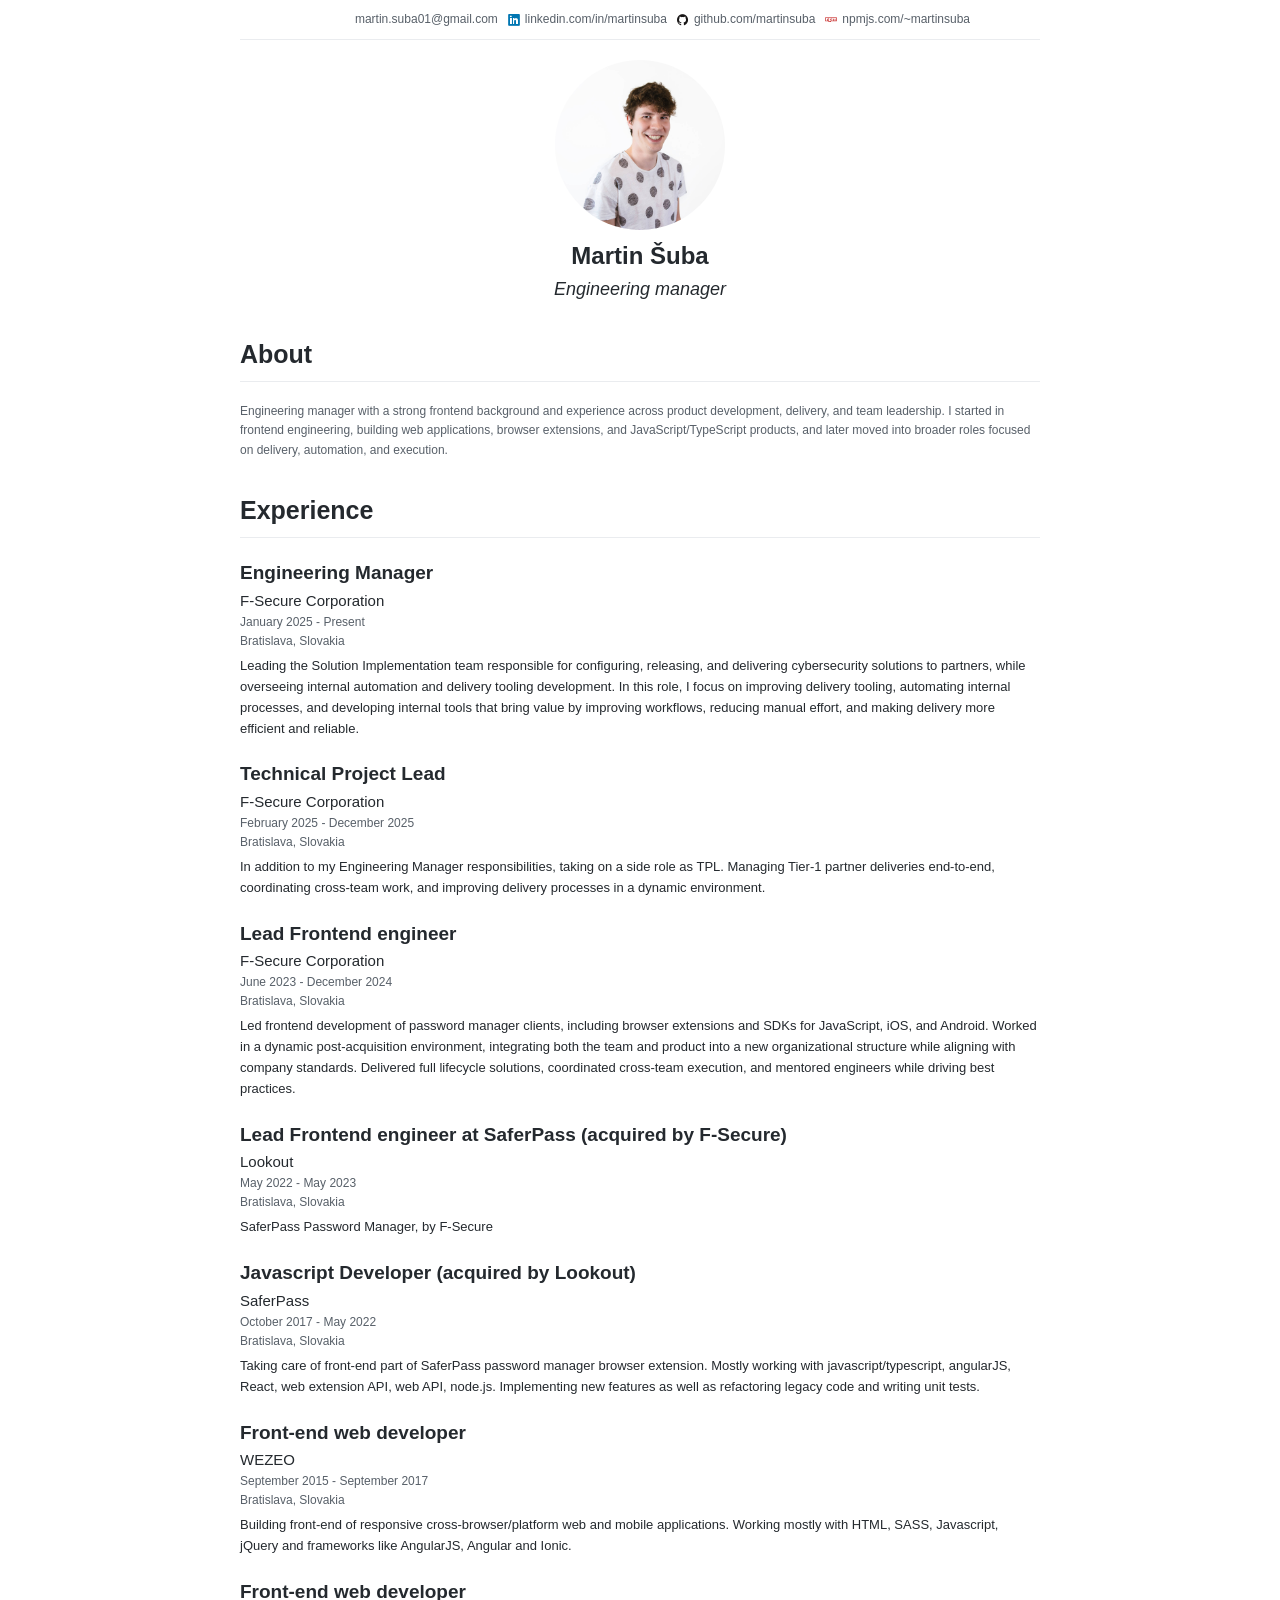
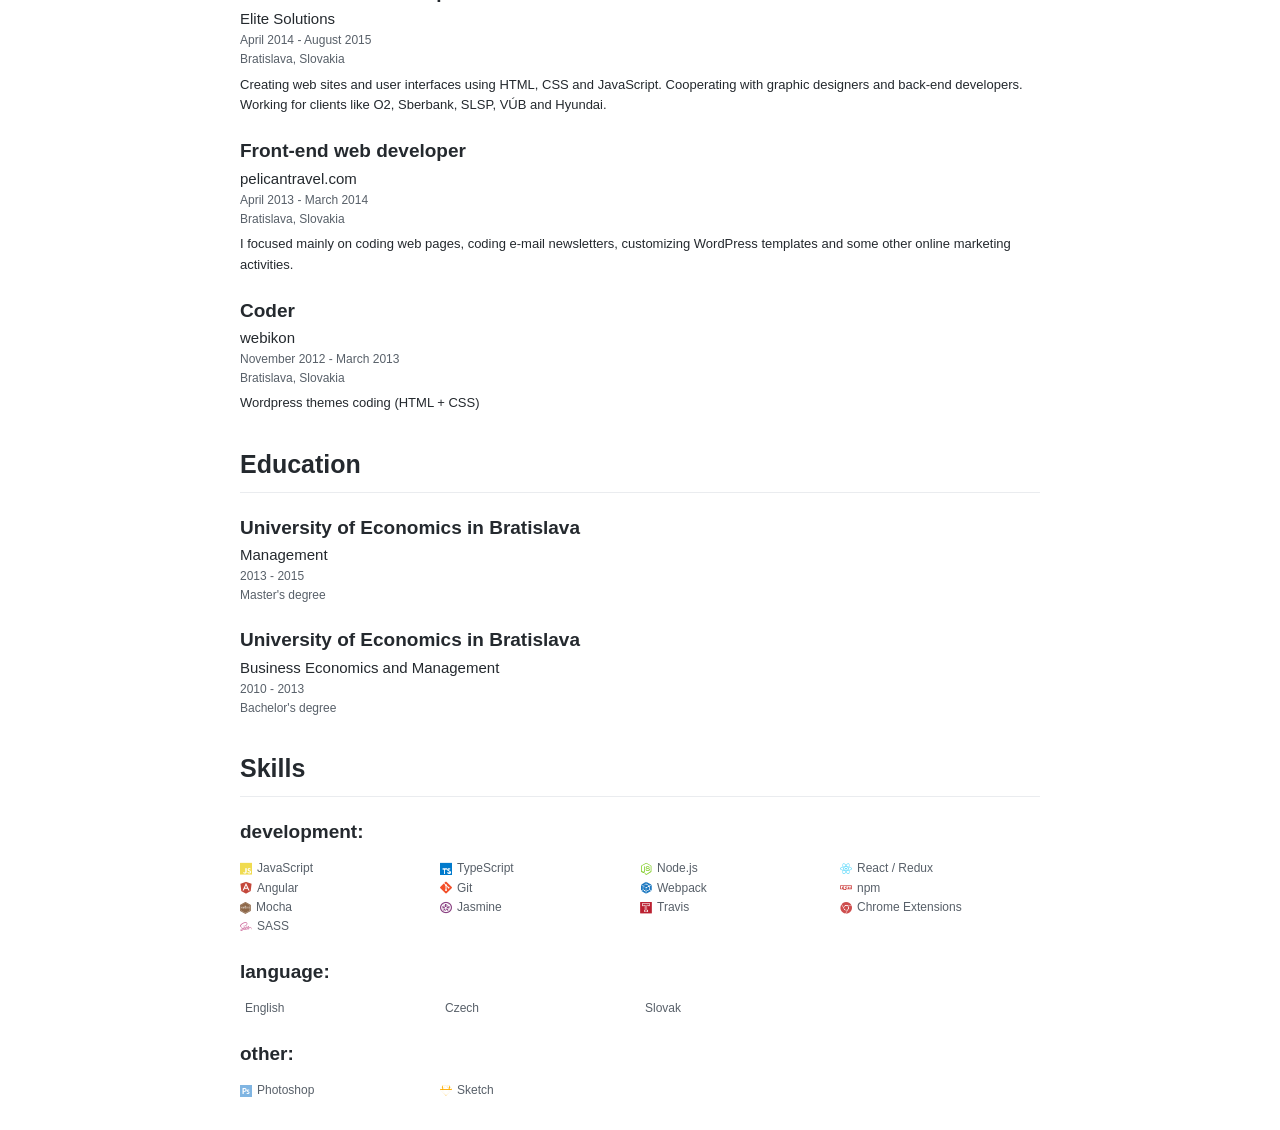
==== commit 2dbcc55c: "Update CV" ====
--- a/index.html
+++ b/index.html
@@ -1 +1 @@
-<!DOCTYPE html><html lang="en"><head><meta charset="utf-8"><title>cv</title><meta name="viewport" content="width=device-width,initial-scale=1"><meta name="mobile-web-app-capable" content="yes"><meta name="apple-mobile-web-app-capable" content="yes"><link rel="manifest" href="/manifest.json"><style>.photo{display:inline-block;width:170px;height:170px;overflow:hidden;border-radius:50%}.photo img{width:100%}header h2{font-weight:400;font-style:italic;margin:0}.contact{margin:10px 0 20px;list-style:none;color:#586069;padding-bottom:10px;border-bottom:1px solid #eaecef}.contact li{display:inline-block;margin:0 5px}.contact li>*{vertical-align:middle}.about div{margin-top:20px}.skills ul{padding:0}.skills ul li{margin:0;padding:0;display:inline-block;width:25%}.skills ul li>*{vertical-align:middle}body,html{font:12px/1.21 -apple-system,BlinkMacSystemFont,Segoe UI,Helvetica,Arial,sans-serif,Apple Color Emoji,Segoe UI Emoji;font-weight:400;text-align:center;line-height:1.6}a,body,html{color:#586069}a{text-decoration:none}h1,h2,h3{font-weight:600;margin:0;color:#24292e}i[class^=devicon]{margin-right:5px}section{text-align:left;margin:30px 0}section a{color:#24292e}section h1{font-size:25px;padding-bottom:.3em;border-bottom:1px solid #eaecef}section h2{font-size:19px}section h3{font-size:15px;font-weight:500}.container{width:800px;margin:0 auto;max-width:100%}.item{margin:20px 0}.item .description{color:#24292e;margin-top:5px;font-size:13px}@media print{.item{page-break-inside:avoid}}[class^=devicon-]{font-family:devicon;speak:none;font-style:normal;font-weight:400;font-variant:normal;text-transform:none;line-height:1;-webkit-font-smoothing:antialiased;-moz-osx-font-smoothing:grayscale}.devicon-sketch-line:before{content:"\e94d"}.devicon-npm-original-wordmark:before{content:"\e952"}.devicon-linkedin-plain:before{content:"\e947"}.devicon-webpack-plain:before{content:"\e929"}.devicon-typescript-plain:before{content:"\e920"}.devicon-mocha-plain:before{content:"\e919"}.devicon-jasmine-plain:before{content:"\e91a"}.devicon-github-plain:before{content:"\e909"}.devicon-angularjs-plain:before{content:"\e61d"}.devicon-chrome-plain:before{content:"\e666"}.devicon-git-plain:before{content:"\e7a8"}.devicon-javascript-plain:before{content:"\e845"}.devicon-nodejs-plain:before{content:"\eb6a"}.devicon-photoshop-plain:before{content:"\eb6d"}.devicon-react-original:before{content:"\e601"}.devicon-sass-original:before{content:"\ebcb"}.devicon-travis-plain:before{content:"\ebcd"}.devicon-sketch-line.colored{color:#fdad00}.devicon-npm-original-wordmark.colored{color:#cb3837}.devicon-linkedin-plain.colored{color:#0076b2}.devicon-webpack-plain.colored{color:#1c78c0}.devicon-github-plain.colored{color:#181616}.devicon-angularjs-plain.colored{color:#c4473a}.devicon-chrome-plain.colored{color:#ce4e4e}.devicon-git-plain.colored{color:#f34f29}.devicon-jasmine-plain.colored{color:#8a4182}.devicon-javascript-plain.colored{color:#f0db4f}.devicon-mocha-plain.colored{color:#8d6748}.devicon-nodejs-plain.colored{color:#83cd29}.devicon-photoshop-plain.colored{color:#80b5e2}.devicon-react-original.colored{color:#61dafb}.devicon-sass-original.colored{color:#c69}.devicon-travis-plain.colored{color:#bb2031}.devicon-typescript-plain.colored{color:#007acc}</style><link href="/bundle.3f46d.css" rel="preload" as="style"></head><body><div class="container"><header><ul class="contact"><li><i class="devicon-null colored"></i><a href="mailto:maritn.suba01@gmail.com" target="_blank">maritn.suba01@gmail.com</a></li><li><i class="devicon-linkedin-plain colored"></i><a href="https://linkedin.com/in/martinsuba" target="_blank">linkedin.com/in/martinsuba</a></li><li><i class="devicon-github-plain colored"></i><a href="https://github.com/martinsuba" target="_blank">github.com/martinsuba</a></li><li><i class="devicon-npm-original-wordmark colored"></i><a href="https://npmjs.com/~martinsuba" target="_blank">npmjs.com/~martinsuba</a></li></ul><div class="photo"><img src="/6a4fb73b2607c39f4966632fc3dfd135.jpg"></div><h1>Martin Šuba</h1><h2>JavaScript developer</h2></header><section class="about"><h1>About</h1><div>Software engineer developing applications in JavaScript/TypeScript focused on web technologies. Specializes in front-end part of applications and websites. Has experience with many aspects of web development such as working with front-end frameworks, Node.js, REST API, developing browser extensions, writing unit tests, refactoring and building responsive and pixel perfect websites.</div></section><section class="experience"><h1>Experience</h1><div class="item"><h2>JavaScript developer</h2><h3><a href="https://saferpass.net" target="_blank">SaferPass</a></h3><span>October 2017 - Present</span><div>Bratislava, Slovakia</div><div class="description">Taking care of front-end part of SaferPass password manager browser extension. Mostly working with JavaScript/TypeScript, AngularJS, web extension API, web API, Node.js. Implementing new features as well as refactoring legacy code and writing unit tests.</div></div><div class="item"><h2>Front-end web developer</h2><h3><a href="https://www.wezeo.com/" target="_blank">WEZEO</a></h3><span>September 2015 - September 2017</span><div>Bratislava, Slovakia</div><div class="description">Building front-end of responsive cross-browser/platform web and mobile applications. Working mostly with HTML, SASS, JavaScript, jQuery and frameworks like AngularJS, Angular and Ionic.</div></div><div class="item"><h2>Front-end web developer</h2><h3><a href="https://www.elitesolutions.sk" target="_blank">Elite Solutions</a></h3><span>April 2014 - August 2015</span><div>Bratislava, Slovakia</div><div class="description">Creating web sites and user interfaces using HTML, CSS and JavaScript. Cooperating with graphic designers and back-end developers. Working for clients like O2, Sberbank, SLSP, VÚB and Hyundai.</div></div><div class="item"><h2>Front-end web developer</h2><h3><a href="https://www.pelikan.sk/sk" target="_blank">pelicantravel.com</a></h3><span>April 2013 - March 2014</span><div>Bratislava, Slovakia</div><div class="description">I focused mainly on coding web pages, coding e-mail newsletters, customizing WordPress templates and some other online marketing activities.</div></div><div class="item"><h2>Front-end coder</h2><h3><a href="https://webikon.sk/" target="_blank">webikon</a></h3><span>November 2012 - March 2013</span><div>Bratislava, Slovakia</div><div class="description">WordPress themes coding (HTML + CSS + jQuery)</div></div></section><section class="education"><h1>Education</h1><div class="item"><h2>University of Economics in Bratislava</h2><h3>Management</h3><span>2013 - 2015</span><div>Master's degree</div></div><div class="item"><h2>University of Economics in Bratislava</h2><h3>Business Economics and Management</h3><span>2010 - 2013</span><div>Bachelor's degree</div></div></section><section class="skills"><h1>Skills</h1><div class="item"><h2>development:</h2><ul><li><i class="devicon-javascript-plain colored"></i><span>JavaScript</span></li><li><i class="devicon-typescript-plain colored"></i><span>TypeScript</span></li><li><i class="devicon-nodejs-plain colored"></i><span>Node.js</span></li><li><i class="devicon-react-original colored"></i><span>React / Redux</span></li><li><i class="devicon-angularjs-plain colored"></i><span>Angular</span></li><li><i class="devicon-git-plain colored"></i><span>Git</span></li><li><i class="devicon-webpack-plain colored"></i><span>Webpack</span></li><li><i class="devicon-npm-original-wordmark colored"></i><span>npm</span></li><li><i class="devicon-mocha-plain colored"></i><span>Mocha</span></li><li><i class="devicon-jasmine-plain colored"></i><span>Jasmine</span></li><li><i class="devicon-travis-plain colored"></i><span>Travis</span></li><li><i class="devicon-chrome-plain colored"></i><span>Chrome Extensions</span></li><li><i class="devicon-sass-original colored"></i><span>SASS</span></li></ul></div><div class="item"><h2>language:</h2><ul><li><i class="devicon-null colored"></i><span>English</span></li><li><i class="devicon-null colored"></i><span>Czech</span></li><li><i class="devicon-null colored"></i><span>Slovak</span></li></ul></div><div class="item"><h2>other:</h2><ul><li><i class="devicon-photoshop-plain colored"></i><span>Photoshop</span></li><li><i class="devicon-sketch-line colored"></i><span>Sketch</span></li></ul></div></section></div><script type="__PREACT_CLI_DATA__">{"preRenderData":{"url":"/"}}</script><script nomodule="">!function(){var e=document,t=e.createElement("script");if(!("noModule"in t)&&"onbeforeload"in t){var n=!1;e.addEventListener("beforeload",function(e){if(e.target===t)n=!0;else if(!e.target.hasAttribute("nomodule")||!n)return;e.preventDefault()},!0),t.type="module",t.src=".",e.head.appendChild(t),t.remove()}}();</script><script crossorigin="anonymous" src="/bundle.ae6f0.esm.js" type="module"></script><script nomodule="" src="/polyfills.ea3a1.js"></script><script nomodule="" defer="defer" src="/bundle.6ae57.js"></script><link rel="stylesheet" href="/bundle.3f46d.css"></body></html>+<!DOCTYPE html><html lang="en"><head><meta charset="utf-8"><title>cv</title><meta name="viewport" content="width=device-width,initial-scale=1"><meta name="mobile-web-app-capable" content="yes"><meta name="apple-mobile-web-app-capable" content="yes"><link rel="manifest" href="/manifest.json"><link rel="shortcut icon" href="/favicon.ico"><link href="/style.4800b.css" rel="stylesheet"></head><body><undefined></undefined><script defer="defer" src="/bundle.c53d2.js"></script><script>window.fetch||document.write('<script src="/polyfills.04c22.js"><\/script>')</script></body></html>
--- a/style.4800b.css
+++ b/style.4800b.css
@@ -0,0 +1 @@
+.photo{display:inline-block;width:170px;height:170px;overflow:hidden;border-radius:50%}.photo img{width:100%}header h2{font-weight:400;font-style:italic;margin:0}.contact{margin:10px 0 20px;list-style:none;color:#586069;padding-bottom:10px;border-bottom:1px solid #eaecef}.contact li{display:inline-block;margin:0 5px}.contact li>*{vertical-align:middle}.about div{margin-top:20px}.skills ul{padding:0}.skills ul li{margin:0;padding:0;display:inline-block;width:25%}.skills ul li>*{vertical-align:middle}body,html{font:12px/1.21 -apple-system,BlinkMacSystemFont,Segoe UI,Helvetica,Arial,sans-serif;font-weight:400;text-align:center;line-height:1.6}a,body,html{color:#586069}a{text-decoration:none}h1,h2,h3,h4{font-weight:600;margin:0;color:#24292e}i[class^=devicon]{margin-right:5px}section{text-align:left;margin:30px 0}section a{color:#24292e}section h1{font-size:25px;padding-bottom:.3em;border-bottom:1px solid #eaecef}section h2{font-size:19px}section h3{font-size:15px;font-weight:500}.container{width:800px;margin:0 auto;max-width:100%}.item{margin:20px 0}.item .description{color:#24292e;margin-top:5px;font-size:13px}@media print{.item{page-break-inside:avoid}}@font-face{font-family:devicon;src:url(/681fa39a79c22f0035a0720e2b2bda3b.eot);src:url(/681fa39a79c22f0035a0720e2b2bda3b.eot?#iefix-hdf3wh) format("embedded-opentype"),url(/0f964a72f8fbdf9c8d4e0122b8effb40.woff) format("woff"),url(/29f80b00a7b4641183f96f08be374697.ttf) format("truetype"),url(/74e6e6c3dcfca56767adabe83a510f2e.svg#devicon) format("svg");font-weight:400;font-style:normal}[class*=" devicon-"],[class^=devicon-]{font-family:devicon;speak:none;font-style:normal;font-weight:400;font-variant:normal;text-transform:none;line-height:1;-webkit-font-smoothing:antialiased;-moz-osx-font-smoothing:grayscale}.devicon-sketch-line-wordmark:before{content:"\E94C"}.devicon-sketch-line:before{content:"\E94D"}.devicon-npm-original-wordmark:before{content:"\E952"}.devicon-ionic-original-wordmark:before{content:"\E953"}.devicon-ionic-original:before{content:"\E954"}.devicon-ember-original-wordmark:before{content:"\E955"}.devicon-electron-original-wordmark:before{content:"\E956"}.devicon-electron-original:before{content:"\E957"}.devicon-vagrant-plain-wordmark:before{content:"\E94E"}.devicon-vagrant-plain:before{content:"\E94F"}.devicon-yarn-plain-wordmark:before{content:"\E950"}.devicon-yarn-plain:before{content:"\E951"}.devicon-handlebars-plain-wordmark:before{content:"\E94A"}.devicon-handlebars-plain:before{content:"\E94B"}.devicon-couchdb-plain-wordmark:before{content:"\E948"}.devicon-couchdb-plain:before{content:"\E949"}.devicon-behance-plain-wordmark:before{content:"\E943"}.devicon-behance-plain:before{content:"\E945"}.devicon-linkedin-plain-wordmark:before{content:"\E946"}.devicon-linkedin-plain:before{content:"\E947"}.devicon-ceylon-plain-wordmark:before{content:"\E943"}.devicon-ceylon-plain:before{content:"\E944"}.devicon-elm-plain-wordmark:before{content:"\E941"}.devicon-elm-plain:before{content:"\E942"}.devicon-cakephp-plain-wordmark:before{content:"\E93F"}.devicon-cakephp-plain:before{content:"\E940"}.devicon-stylus-original:before{content:"\E93E"}.devicon-express-original-wordmark:before{content:"\E93C"}.devicon-express-original:before{content:"\E93D"}.devicon-devicon-plain-wordmark:before{content:"\E93A"}.devicon-devicon-plain:before{content:"\E93B"}.devicon-intellij-plain-wordmark:before{content:"\E932"}.devicon-intellij-plain:before{content:"\E933"}.devicon-pycharm-plain-wordmark:before{content:"\E934"}.devicon-pycharm-plain:before{content:"\E935"}.devicon-rubymine-plain-wordmark:before{content:"\E936"}.devicon-rubymine-plain:before{content:"\E937"}.devicon-webstorm-plain-wordmark:before{content:"\E938"}.devicon-webstorm-plain:before{content:"\E939"}.devicon-tomcat-line-wordmark:before{content:"\E92C"}.devicon-tomcat-line:before{content:"\E92D"}.devicon-vuejs-line-wordmark:before{content:"\E92E"}.devicon-vuejs-line:before{content:"\E92F"}.devicon-vuejs-plain-wordmark:before{content:"\E930"}.devicon-vuejs-plain:before{content:"\E931"}.devicon-swift-plain-wordmark:before{content:"\E92A"}.devicon-swift-plain:before{content:"\E92B"}.devicon-webpack-plain-wordmark:before{content:"\E928"}.devicon-webpack-plain:before{content:"\E929"}.devicon-visualstudio-plain-wordmark:before{content:"\E926"}.devicon-visualstudio-plain:before{content:"\E927"}.devicon-slack-plain-wordmark:before{content:"\E924"}.devicon-slack-plain:before{content:"\E925"}.devicon-facebook-original:before,.devicon-facebook-plain:before{content:"\E91C"}.devicon-typescript-original:before,.devicon-typescript-plain:before{content:"\E920"}.devicon-babel-original:before,.devicon-babel-plain:before{content:"\E921"}.devicon-mocha-plain:before{content:"\E919"}.devicon-jasmine-plain-wordmark:before{content:"\E91B"}.devicon-jasmine-plain:before{content:"\E91A"}.devicon-gatling-plain-wordmark:before{content:"\E918"}.devicon-gatling-plain:before{content:"\E917"}.devicon-ssh-original-wordmark:before,.devicon-ssh-plain-wordmark:before{content:"\E916"}.devicon-ssh-original:before,.devicon-ssh-plain:before{content:"\E915"}.devicon-sourcetree-original-wordmark:before,.devicon-sourcetree-plain-wordmark:before{content:"\E914"}.devicon-sourcetree-original:before,.devicon-sourcetree-plain:before{content:"\E913"}.devicon-phpstorm-plain-wordmark:before{content:"\E912"}.devicon-phpstorm-plain:before{content:"\E911"}.devicon-protractor-plain-wordmark:before{content:"\E901"}.devicon-protractor-plain:before{content:"\E900"}.devicon-gradle-plain-wordmark:before{content:"\E8F1"}.devicon-gradle-plain:before{content:"\E902"}.devicon-cucumber-plain-wordmark:before{content:"\E905"}.devicon-cucumber-plain:before{content:"\E904"}.devicon-jeet-plain-wordmark:before{content:"\E906"}.devicon-jeet-plain:before{content:"\E903"}.devicon-gitlab-plain-wordmark:before{content:"\E908"}.devicon-gitlab-plain:before{content:"\E907"}.devicon-github-original-wordmark:before,.devicon-github-plain-wordmark:before{content:"\E90A"}.devicon-github-original:before,.devicon-github-plain:before{content:"\E909"}.devicon-d3js-plain:before{content:"\E90C"}.devicon-confluence-original-wordmark:before,.devicon-confluence-plain-wordmark:before{content:"\E90E"}.devicon-confluence-original:before,.devicon-confluence-plain:before{content:"\E90D"}.devicon-bitbucket-original-wordmark:before,.devicon-bitbucket-plain-wordmark:before{content:"\E910"}.devicon-bitbucket-original:before,.devicon-bitbucket-plain:before{content:"\E90F"}.devicon-safari-line-wordmark:before{content:"\E632"}.devicon-safari-line:before{content:"\E63A"}.devicon-safari-plain-wordmark:before{content:"\E63B"}.devicon-safari-plain:before{content:"\E63C"}.devicon-jetbrains-line-wordmark:before,.devicon-jetbrains-line:before,.devicon-jetbrains-plain-wordmark:before,.devicon-jetbrains-plain:before{content:"\E63D"}.devicon-django-line-wordmark:before,.devicon-django-line:before{content:"\E63E"}.devicon-django-plain-wordmark:before,.devicon-django-plain:before{content:"\E63F"}.devicon-gimp-plain:before{content:"\E633"}.devicon-redhat-plain-wordmark:before{content:"\E62A"}.devicon-redhat-plain:before{content:"\E62B"}.devicon-cplusplus-line-wordmark:before,.devicon-cplusplus-line:before{content:"\E634"}.devicon-cplusplus-plain-wordmark:before,.devicon-cplusplus-plain:before{content:"\E635"}.devicon-csharp-line-wordmark:before,.devicon-csharp-line:before{content:"\E636"}.devicon-csharp-plain-wordmark:before,.devicon-csharp-plain:before{content:"\E637"}.devicon-c-line-wordmark:before,.devicon-c-line:before{content:"\E638"}.devicon-c-plain-wordmark:before,.devicon-c-plain:before{content:"\E639"}.devicon-nodewebkit-line-wordmark:before{content:"\E611"}.devicon-nodewebkit-line:before{content:"\E612"}.devicon-nodewebkit-plain-wordmark:before{content:"\E613"}.devicon-nodewebkit-plain:before{content:"\E614"}.devicon-nginx-original-wordmark:before,.devicon-nginx-original:before,.devicon-nginx-plain-wordmark:before,.devicon-nginx-plain:before{content:"\E615"}.devicon-erlang-plain-wordmark:before{content:"\E616"}.devicon-erlang-plain:before{content:"\E617"}.devicon-doctrine-line-wordmark:before{content:"\E618"}.devicon-doctrine-line:before{content:"\E619"}.devicon-doctrine-plain-wordmark:before{content:"\E61A"}.devicon-doctrine-plain:before{content:"\E625"}.devicon-apache-line-wordmark:before{content:"\E626"}.devicon-apache-line:before{content:"\E627"}.devicon-apache-plain-wordmark:before{content:"\E628"}.devicon-apache-plain:before{content:"\E629"}.devicon-go-line:before{content:"\E610"}.devicon-redis-plain-wordmark:before{content:"\E606"}.devicon-redis-plain:before{content:"\E607"}.devicon-meteor-plain-wordmark:before{content:"\E608"}.devicon-meteor-plain:before{content:"\E609"}.devicon-heroku-line-wordmark:before,.devicon-heroku-original-wordmark:before{content:"\E60A"}.devicon-heroku-line:before,.devicon-heroku-original:before{content:"\E60B"}.devicon-heroku-plain-wordmark:before{content:"\E60C"}.devicon-heroku-plain:before{content:"\E60F"}.devicon-go-plain:before{content:"\E61B"}.devicon-docker-plain-wordmark:before{content:"\E61E"}.devicon-docker-plain:before{content:"\E61F"}.devicon-amazonwebservices-original:before,.devicon-amazonwebservices-plain:before{content:"\E603"}.devicon-amazonwebservices-plain-wordmark:before{content:"\E604"}.devicon-android-plain-wordmark:before{content:"\E60D"}.devicon-android-plain:before{content:"\E60E"}.devicon-angularjs-plain-wordmark:before{content:"\E61C"}.devicon-angularjs-plain:before{content:"\E61D"}.devicon-appcelerator-original:before,.devicon-appcelerator-plain:before{content:"\E620"}.devicon-appcelerator-plain-wordmark:before{content:"\E621"}.devicon-apple-original:before,.devicon-apple-plain:before{content:"\E622"}.devicon-atom-original-wordmark:before,.devicon-atom-plain-wordmark:before{content:"\E623"}.devicon-atom-original:before,.devicon-atom-plain:before{content:"\E624"}.devicon-backbonejs-plain-wordmark:before{content:"\E62C"}.devicon-backbonejs-plain:before{content:"\E62D"}.devicon-bootstrap-plain-wordmark:before{content:"\E62E"}.devicon-bootstrap-plain:before{content:"\E62F"}.devicon-bower-line-wordmark:before{content:"\E630"}.devicon-bower-line:before{content:"\E631"}.devicon-bower-plain-wordmark:before{content:"\E64E"}.devicon-bower-plain:before{content:"\E64F"}.devicon-chrome-plain-wordmark:before{content:"\E665"}.devicon-chrome-plain:before{content:"\E666"}.devicon-codeigniter-plain-wordmark:before{content:"\E667"}.devicon-codeigniter-plain:before{content:"\E668"}.devicon-coffeescript-original-wordmark:before,.devicon-coffeescript-plain-wordmark:before{content:"\E669"}.devicon-coffeescript-original:before,.devicon-coffeescript-plain:before{content:"\E66A"}.devicon-css3-plain-wordmark:before{content:"\E678"}.devicon-css3-plain:before{content:"\E679"}.devicon-debian-plain-wordmark:before{content:"\E67E"}.devicon-debian-plain:before{content:"\E67F"}.devicon-dot-net-plain-wordmark:before{content:"\E6D3"}.devicon-dot-net-plain:before{content:"\E6D4"}.devicon-drupal-plain-wordmark:before{content:"\E6E2"}.devicon-drupal-plain:before{content:"\E6E3"}.devicon-firefox-plain-wordmark:before{content:"\E75D"}.devicon-firefox-plain:before{content:"\E75E"}.devicon-foundation-plain-wordmark:before{content:"\E7A2"}.devicon-foundation-plain:before{content:"\E7A3"}.devicon-git-plain-wordmark:before{content:"\E7A7"}.devicon-git-plain:before{content:"\E7A8"}.devicon-google-original-wordmark:before,.devicon-google-plain-wordmark:before{content:"\E91D"}.devicon-google-original:before,.devicon-google-plain:before{content:"\E91E"}.devicon-grunt-line-wordmark:before{content:"\E7A9"}.devicon-grunt-line:before{content:"\E7AA"}.devicon-grunt-plain-wordmark:before{content:"\E7EA"}.devicon-grunt-plain:before{content:"\E7EB"}.devicon-gulp-plain:before{content:"\E7EC"}.devicon-html5-plain-wordmark:before{content:"\E7F6"}.devicon-html5-plain:before{content:"\E7F7"}.devicon-ie10-original:before,.devicon-ie10-plain:before{content:"\E7F8"}.devicon-illustrator-line:before{content:"\E7F9"}.devicon-illustrator-plain:before{content:"\E7FA"}.devicon-inkscape-plain-wordmark:before{content:"\E834"}.devicon-inkscape-plain:before{content:"\E835"}.devicon-java-plain-wordmark:before{content:"\E841"}.devicon-java-plain:before{content:"\E842"}.devicon-javascript-plain:before{content:"\E845"}.devicon-jquery-plain-wordmark:before{content:"\E849"}.devicon-jquery-plain:before{content:"\E84A"}.devicon-krakenjs-plain-wordmark:before{content:"\E84F"}.devicon-krakenjs-plain:before{content:"\E850"}.devicon-laravel-plain-wordmark:before{content:"\E851"}.devicon-laravel-plain:before{content:"\E852"}.devicon-less-plain-wordmark:before{content:"\E853"}.devicon-linux-plain:before{content:"\EB1C"}.devicon-mongodb-plain-wordmark:before{content:"\EB43"}.devicon-mongodb-plain:before{content:"\EB44"}.devicon-moodle-plain-wordmark:before{content:"\EB5A"}.devicon-moodle-plain:before{content:"\EB5B"}.devicon-mysql-plain-wordmark:before{content:"\EB60"}.devicon-mysql-plain:before{content:"\EB61"}.devicon-nodejs-plain-wordmark:before{content:"\EB69"}.devicon-nodejs-plain:before{content:"\EB6A"}.devicon-oracle-original:before,.devicon-oracle-plain:before{content:"\EB6B"}.devicon-photoshop-line:before{content:"\EB6C"}.devicon-photoshop-plain:before{content:"\EB6D"}.devicon-php-plain:before{content:"\EB71"}.devicon-postgresql-plain-wordmark:before{content:"\EB7C"}.devicon-postgresql-plain:before{content:"\EB7D"}.devicon-python-plain-wordmark:before{content:"\EB88"}.devicon-python-plain:before{content:"\EB89"}.devicon-rails-plain-wordmark:before{content:"\EBA2"}.devicon-rails-plain:before{content:"\EBA3"}.devicon-react-original-wordmark:before,.devicon-react-plain-wordmark:before{content:"\E600"}.devicon-react-original:before,.devicon-react-plain:before{content:"\E601"}.devicon-ruby-plain-wordmark:before{content:"\EBC9"}.devicon-ruby-plain:before{content:"\EBCA"}.devicon-sass-original:before,.devicon-sass-plain:before{content:"\EBCB"}.devicon-sequelize-original-wordmark:before,.devicon-sequelize-plain-wordmark:before{content:"\E922"}.devicon-sequelize-original:before,.devicon-sequelize-plain:before{content:"\E923"}.devicon-symfony-original-wordmark:before,.devicon-symfony-plain-wordmark:before{content:"\E602"}.devicon-symfony-original:before,.devicon-symfony-plain:before{content:"\E605"}.devicon-travis-plain-wordmark:before{content:"\EBCC"}.devicon-travis-plain:before{content:"\EBCD"}.devicon-trello-plain-wordmark:before{content:"\EBCE"}.devicon-trello-plain:before{content:"\EBCF"}.devicon-twitter-original:before,.devicon-twitter-plain:before{content:"\E91F"}.devicon-ubuntu-plain-wordmark:before{content:"\EBD0"}.devicon-ubuntu-plain:before{content:"\EBD1"}.devicon-vim-plain:before{content:"\EBF3"}.devicon-windows8-original-wordmark:before,.devicon-windows8-plain-wordmark:before{content:"\EBF4"}.devicon-windows8-original:before,.devicon-windows8-plain:before{content:"\EBF5"}.devicon-wordpress-plain-wordmark:before{content:"\EBFD"}.devicon-wordpress-plain:before{content:"\EBFE"}.devicon-yii-plain-wordmark:before{content:"\EC01"}.devicon-yii-plain:before{content:"\EC02"}.devicon-zend-plain-wordmark:before{content:"\EC03"}.devicon-zend-plain:before{content:"\EC04"}.devicon-sketch-line-wordmark.colored,.devicon-sketch-line.colored{color:#fdad00}.devicon-npm-original-wordmark.colored{color:#cb3837}.devicon-ionic-original-wordmark.colored,.devicon-ionic-original.colored{color:#4e8ef7}.devicon-ember-original-wordmark.colored{color:#dd3f24}.devicon-electron-original-wordmark.colored,.devicon-electron-original.colored{color:#47848f}.devicon-vagrant-plain-wordmark.colored,.devicon-vagrant-plain.colored{color:#127eff}.devicon-yarn-plain-wordmark.colored,.devicon-yarn-plain.colored{color:#2c8ebb}.devicon-handlebars-plain-wordmark.colored,.devicon-handlebars-plain.colored{color:#000}.devicon-couchdb-plain-wordmark.colored,.devicon-couchdb-plain.colored{color:#e42528}.devicon-behance-plain-wordmark.colored,.devicon-behance-plain.colored{color:#0071e0}.devicon-linkedin-plain-wordmark.colored,.devicon-linkedin-plain.colored{color:#0076b2}.devicon-ceylon-plain-wordmark.colored,.devicon-ceylon-plain.colored{color:#ab710a}.devicon-elm-plain-wordmark.colored,.devicon-elm-plain.colored{color:#34495e}.devicon-cakephp-plain-wordmark.colored,.devicon-cakephp-plain.colored{color:#d43d44}.devicon-stylus-original.colored{color:#333}.devicon-express-original-wordmark.colored,.devicon-express-original.colored{color:#444}.devicon-devicon-plain-wordmark.colored,.devicon-devicon-plain.colored{color:#60be86}.devicon-intellij-plain-wordmark.colored,.devicon-intellij-plain.colored{color:#136ba2}.devicon-pycharm-plain-wordmark.colored,.devicon-pycharm-plain.colored{color:#4d8548}.devicon-rubymine-plain-wordmark.colored,.devicon-rubymine-plain.colored{color:#c12c4c}.devicon-webstorm-plain-wordmark.colored,.devicon-webstorm-plain.colored{color:#2788b5}.devicon-tomcat-line-wordmark.colored,.devicon-tomcat-line.colored{color:#d1a41a}.devicon-vuejs-line-wordmark.colored,.devicon-vuejs-line.colored,.devicon-vuejs-plain-wordmark.colored,.devicon-vuejs-plain.colored{color:#41b883}.devicon-swift-plain-wordmark.colored,.devicon-swift-plain.colored{color:#f05138}.devicon-webpack-plain-wordmark.colored,.devicon-webpack-plain.colored{color:#1c78c0}.devicon-visualstudio-plain-wordmark.colored,.devicon-visualstudio-plain.colored{color:#68217a}.devicon-slack-plain-wordmark.colored,.devicon-slack-plain.colored{color:#2d333a}.devicon-gatling-plain-wordmark.colored,.devicon-gatling-plain.colored{color:#e77500}.devicon-ssh-original-wordmark.colored,.devicon-ssh-original.colored,.devicon-ssh-plain-wordmark.colored,.devicon-ssh-plain.colored{color:#231f20}.devicon-sourcetree-original-wordmark.colored,.devicon-sourcetree-original.colored,.devicon-sourcetree-plain-wordmark.colored,.devicon-sourcetree-plain.colored{color:#205081}.devicon-phpstorm-plain-wordmark.colored,.devicon-phpstorm-plain.colored{color:#5058a6}.devicon-protractor-plain-wordmark.colored,.devicon-protractor-plain.colored{color:#b7111d}.devicon-cucumber-plain-wordmark.colored,.devicon-cucumber-plain.colored{color:#00a818}.devicon-gradle-plain-wordmark.colored,.devicon-gradle-plain.colored{color:#02303a}.devicon-jeet-plain-wordmark.colored,.devicon-jeet-plain.colored{color:#ff664a}.devicon-gitlab-plain-wordmark.colored,.devicon-gitlab-plain.colored{color:#e24329}.devicon-github-original-wordmark.colored,.devicon-github-original.colored,.devicon-github-plain-wordmark.colored,.devicon-github-plain.colored{color:#181616}.devicon-d3js-plain.colored{color:#f7974e}.devicon-bitbucket-original-wordmark.colored,.devicon-bitbucket-original.colored,.devicon-bitbucket-plain-wordmark.colored,.devicon-bitbucket-plain.colored,.devicon-confluence-original-wordmark.colored,.devicon-confluence-original.colored,.devicon-confluence-plain-wordmark.colored,.devicon-confluence-plain.colored{color:#205081}.devicon-amazonwebservices-original.colored,.devicon-amazonwebservices-plain-wordmark.colored,.devicon-amazonwebservices-plain.colored{color:#f7a80d}.devicon-android-plain-wordmark.colored,.devicon-android-plain.colored{color:#a4c439}.devicon-angularjs-plain-wordmark.colored,.devicon-angularjs-plain.colored{color:#c4473a}.devicon-apache-line-wordmark.colored,.devicon-apache-line.colored,.devicon-apache-plain-wordmark.colored,.devicon-apache-plain.colored{color:#303284}.devicon-appcelerator-original.colored,.devicon-appcelerator-plain-wordmark.colored,.devicon-appcelerator-plain.colored{color:#ac162c}.devicon-apple-original.colored,.devicon-apple-plain.colored{color:#000}.devicon-atom-original-wordmark.colored,.devicon-atom-original.colored,.devicon-atom-plain-wordmark.colored,.devicon-atom-plain.colored{color:#67595d}.devicon-babel-original.colored,.devicon-babel-plain.colored{color:#f9dc3e}.devicon-backbonejs-plain-wordmark.colored,.devicon-backbonejs-plain.colored{color:#002a41}.devicon-bootstrap-plain-wordmark.colored,.devicon-bootstrap-plain.colored{color:#59407f}.devicon-bower-line-wordmark.colored,.devicon-bower-line.colored,.devicon-bower-plain-wordmark.colored,.devicon-bower-plain.colored{color:#ef5734}.devicon-c-line-wordmark.colored,.devicon-c-line.colored,.devicon-c-plain-wordmark.colored,.devicon-c-plain.colored{color:#03599c}.devicon-chrome-plain-wordmark.colored,.devicon-chrome-plain.colored{color:#ce4e4e}.devicon-codeigniter-plain-wordmark.colored,.devicon-codeigniter-plain.colored{color:#ee4323}.devicon-coffeescript-original-wordmark.colored,.devicon-coffeescript-original.colored,.devicon-coffeescript-plain-wordmark.colored,.devicon-coffeescript-plain.colored{color:#28334c}.devicon-cplusplus-line-wordmark.colored,.devicon-cplusplus-line.colored,.devicon-cplusplus-plain-wordmark.colored,.devicon-cplusplus-plain.colored{color:#9c033a}.devicon-csharp-line-wordmark.colored,.devicon-csharp-line.colored,.devicon-csharp-plain-wordmark.colored,.devicon-csharp-plain.colored{color:#68217a}.devicon-css3-plain-wordmark.colored,.devicon-css3-plain.colored{color:#3d8fc6}.devicon-debian-plain-wordmark.colored,.devicon-debian-plain.colored{color:#a80030}.devicon-django-line-wordmark.colored,.devicon-django-line.colored,.devicon-django-plain-wordmark.colored,.devicon-django-plain.colored{color:#003a2b}.devicon-docker-plain-wordmark.colored,.devicon-docker-plain.colored{color:#019bc6}.devicon-doctrine-line-wordmark.colored,.devicon-doctrine-line.colored,.devicon-doctrine-plain-wordmark.colored,.devicon-doctrine-plain.colored{color:#f56d39}.devicon-dot-net-plain-wordmark.colored,.devicon-dot-net-plain.colored{color:#1384c8}.devicon-drupal-plain-wordmark.colored,.devicon-drupal-plain.colored{color:#0073ba}.devicon-erlang-plain-wordmark.colored,.devicon-erlang-plain.colored{color:#a90533}.devicon-facebook-original.colored,.devicon-facebook-plain.colored{color:#3d5a98}.devicon-firefox-plain-wordmark.colored,.devicon-firefox-plain.colored{color:#dd732a}.devicon-foundation-plain-wordmark.colored,.devicon-foundation-plain.colored{color:#008cba}.devicon-gimp-plain-wordmark.colored,.devicon-gimp-plain.colored{color:#716955}.devicon-git-plain-wordmark.colored,.devicon-git-plain.colored{color:#f34f29}.devicon-go-line.colored,.devicon-go-plain.colored{color:#000}.devicon-google-original-wordmark.colored,.devicon-google-original.colored,.devicon-google-plain-wordmark.colored,.devicon-google-plain.colored{color:#587dbd}.devicon-grunt-line-wordmark.colored,.devicon-grunt-line.colored,.devicon-grunt-plain-wordmark.colored,.devicon-grunt-plain.colored{color:#fcaa1a}.devicon-gulp-plain.colored{color:#eb4a4b}.devicon-heroku-line-wordmark.colored,.devicon-heroku-line.colored,.devicon-heroku-original-wordmark.colored,.devicon-heroku-original.colored,.devicon-heroku-plain-wordmark.colored,.devicon-heroku-plain.colored{color:#6762a6}.devicon-html5-plain-wordmark.colored,.devicon-html5-plain.colored{color:#e54d26}.devicon-ie10-original.colored,.devicon-ie10-plain.colored{color:#1ebbee}.devicon-illustrator-line.colored,.devicon-illustrator-plain.colored{color:#faa625}.devicon-inkscape-plain-wordmark.colored,.devicon-inkscape-plain.colored{color:#000}.devicon-java-plain-wordmark.colored,.devicon-java-plain.colored{color:#ea2d2e}.devicon-jasmine-plain-wordmark.colored,.devicon-jasmine-plain.colored{color:#8a4182}.devicon-javascript-plain.colored{color:#f0db4f}.devicon-jetbrains-line-wordmark.colored,.devicon-jetbrains-line.colored,.devicon-jetbrains-plain-wordmark.colored,.devicon-jetbrains-plain.colored{color:#f68b1f}.devicon-jquery-plain-wordmark.colored,.devicon-jquery-plain.colored{color:#0769ad}.devicon-krakenjs-plain-wordmark.colored,.devicon-krakenjs-plain.colored{color:#0081c2}.devicon-laravel-plain-wordmark.colored,.devicon-laravel-plain.colored{color:#fd4f31}.devicon-less-plain-wordmark.colored{color:#2a4d80}.devicon-linux-plain.colored{color:#000}.devicon-meteor-plain-wordmark.colored,.devicon-meteor-plain.colored{color:#df5052}.devicon-mocha-plain.colored{color:#8d6748}.devicon-mongodb-plain-wordmark.colored,.devicon-mongodb-plain.colored{color:#4faa41}.devicon-moodle-plain-wordmark.colored,.devicon-moodle-plain.colored{color:#f7931e}.devicon-mysql-plain-wordmark.colored,.devicon-mysql-plain.colored{color:#00618a}.devicon-nginx-original-wordmark.colored,.devicon-nginx-original.colored,.devicon-nginx-plain-wordmark.colored,.devicon-nginx-plain.colored{color:#090}.devicon-nodejs-plain-wordmark.colored,.devicon-nodejs-plain.colored{color:#83cd29}.devicon-nodewebkit-line-wordmark.colored,.devicon-nodewebkit-line.colored,.devicon-nodewebkit-plain-wordmark.colored,.devicon-nodewebkit-plain.colored{color:#3d3b47}.devicon-oracle-original.colored,.devicon-oracle-plain-wordmark.colored,.devicon-oracle-plain.colored{color:#ea1b22}.devicon-photoshop-line.colored,.devicon-photoshop-plain.colored{color:#80b5e2}.devicon-php-plain.colored{color:#6181b6}.devicon-postgresql-plain-wordmark.colored,.devicon-postgresql-plain.colored{color:#336791}.devicon-python-plain-wordmark.colored,.devicon-python-plain.colored{color:#ffd845}.devicon-rails-plain-wordmark.colored,.devicon-rails-plain.colored{color:#a62c46}.devicon-ruby-plain-wordmark.colored,.devicon-ruby-plain.colored{color:#d91404}.devicon-safari-line-wordmark.colored,.devicon-safari-line.colored,.devicon-safari-plain-wordmark.colored,.devicon-safari-plain.colored{color:#1b88ca}.devicon-react-original-wordmark.colored,.devicon-react-original.colored,.devicon-react-plain-wordmark.colored,.devicon-react-plain.colored{color:#61dafb}.devicon-redhat-original-wordmark.colored,.devicon-redhat-original.colored,.devicon-redhat-plain-wordmark.colored,.devicon-redhat-plain.colored{color:#e93442}.devicon-redis-plain-wordmark.colored,.devicon-redis-plain.colored{color:#d82c20}.devicon-sass-original.colored,.devicon-sass-plain-wordmark.colored,.devicon-sass-plain.colored{color:#c69}.devicon-sequelize-original-wordmark.colored,.devicon-sequelize-original.colored,.devicon-sequelize-plain-wordmark.colored,.devicon-sequelize-plain.colored{color:#3b4b72}.devicon-symfony-original-wordmark.colored,.devicon-symfony-original.colored,.devicon-symfony-plain-wordmark.colored,.devicon-symfony-plain.colored{color:#1a171b}.devicon-travis-plain-wordmark.colored,.devicon-travis-plain.colored{color:#bb2031}.devicon-trello-plain-wordmark.colored,.devicon-trello-plain.colored{color:#23719f}.devicon-twitter-original.colored,.devicon-twitter-plain.colored{color:#1da1f2}.devicon-typescript-original.colored,.devicon-typescript-plain.colored{color:#007acc}.devicon-ubuntu-plain-wordmark.colored,.devicon-ubuntu-plain.colored{color:#dd4814}.devicon-vim-plain.colored{color:#179a33}.devicon-windows8-original-wordmark.colored,.devicon-windows8-original.colored,.devicon-windows8-plain-wordmark.colored,.devicon-windows8-plain.colored{color:#00adef}.devicon-wordpress-plain-wordmark.colored,.devicon-wordpress-plain.colored{color:#494949}.devicon-yii-plain-wordmark.colored,.devicon-yii-plain.colored{color:#0073bb}.devicon-zend-plain-wordmark.colored,.devicon-zend-plain.colored{color:#68b604}
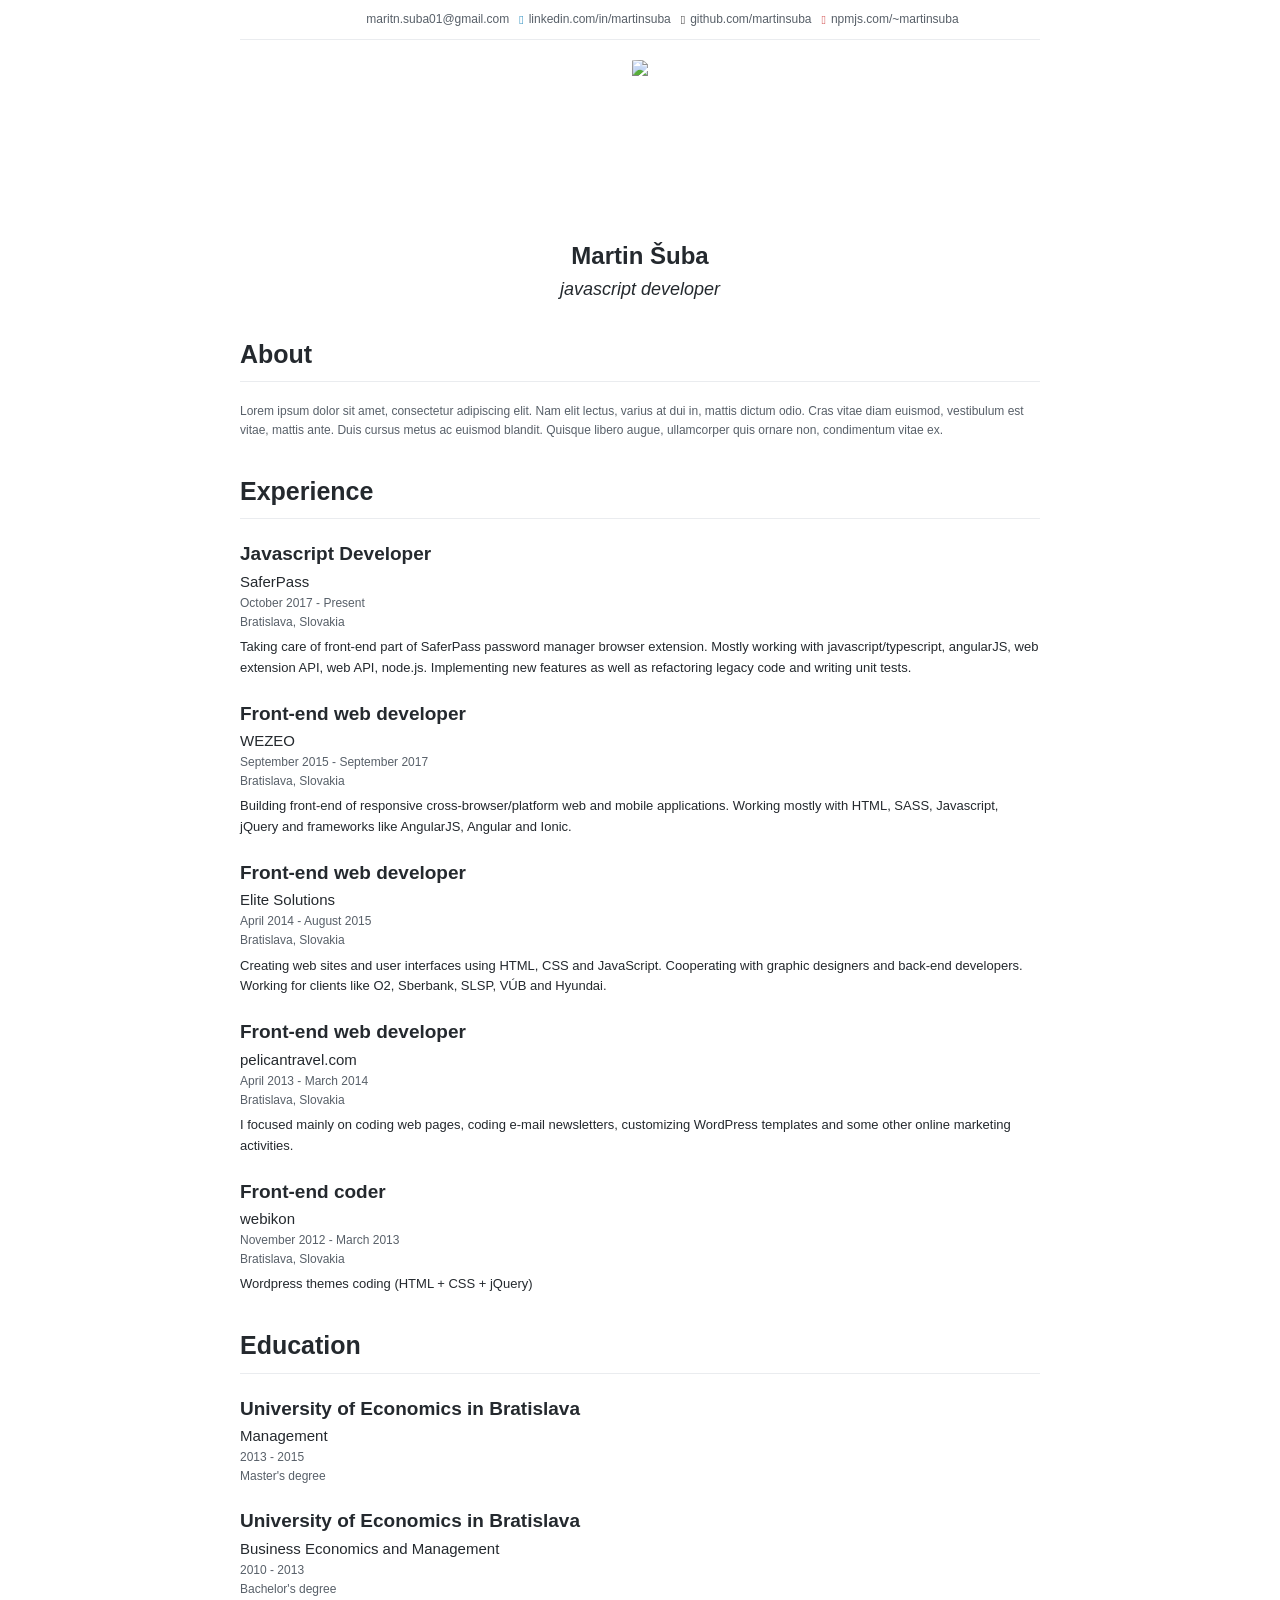
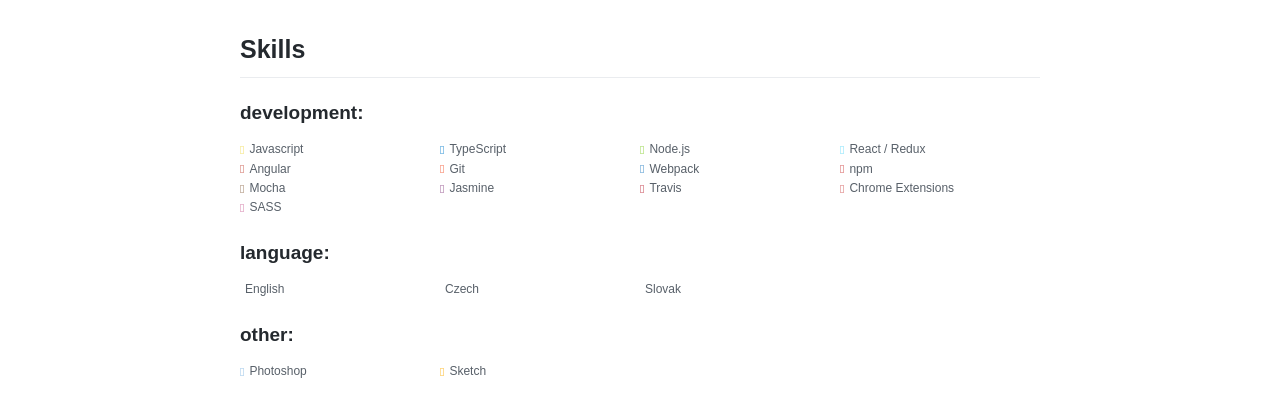
==== commit 5ab5a94d: "Replace old CV build with a redirect to /cv/ The CV now lives at https://martinsuba.github.io/cv/ (r" ====
--- a/index.html
+++ b/index.html
@@ -1 +1,23 @@
-<!DOCTYPE html><html lang="en"><head><meta charset="utf-8"><title>cv</title><meta name="viewport" content="width=device-width,initial-scale=1"><meta name="mobile-web-app-capable" content="yes"><meta name="apple-mobile-web-app-capable" content="yes"><link rel="manifest" href="/manifest.json"><link rel="shortcut icon" href="/favicon.ico"><link href="/style.4800b.css" rel="stylesheet"></head><body><undefined></undefined><script defer="defer" src="/bundle.c53d2.js"></script><script>window.fetch||document.write('<script src="/polyfills.04c22.js"><\/script>')</script></body></html>+<!doctype html>
+<html lang="en">
+	<head>
+		<meta charset="utf-8" />
+		<title>Martin Šuba – CV</title>
+		<link rel="canonical" href="https://martinsuba.github.io/cv/" />
+		<meta http-equiv="refresh" content="0; url=/cv/" />
+		<meta name="robots" content="noindex" />
+		<script>
+			// Remove the service worker of the old site (it was registered at scope "/"), then redirect.
+			(async () => {
+				try {
+					const regs = (await navigator.serviceWorker?.getRegistrations?.()) ?? [];
+					await Promise.all(regs.map((r) => r.unregister()));
+				} catch (e) {}
+				location.replace('/cv/');
+			})();
+		</script>
+	</head>
+	<body>
+		<p>Moved to <a href="/cv/">martinsuba.github.io/cv/</a>.</p>
+	</body>
+</html>
